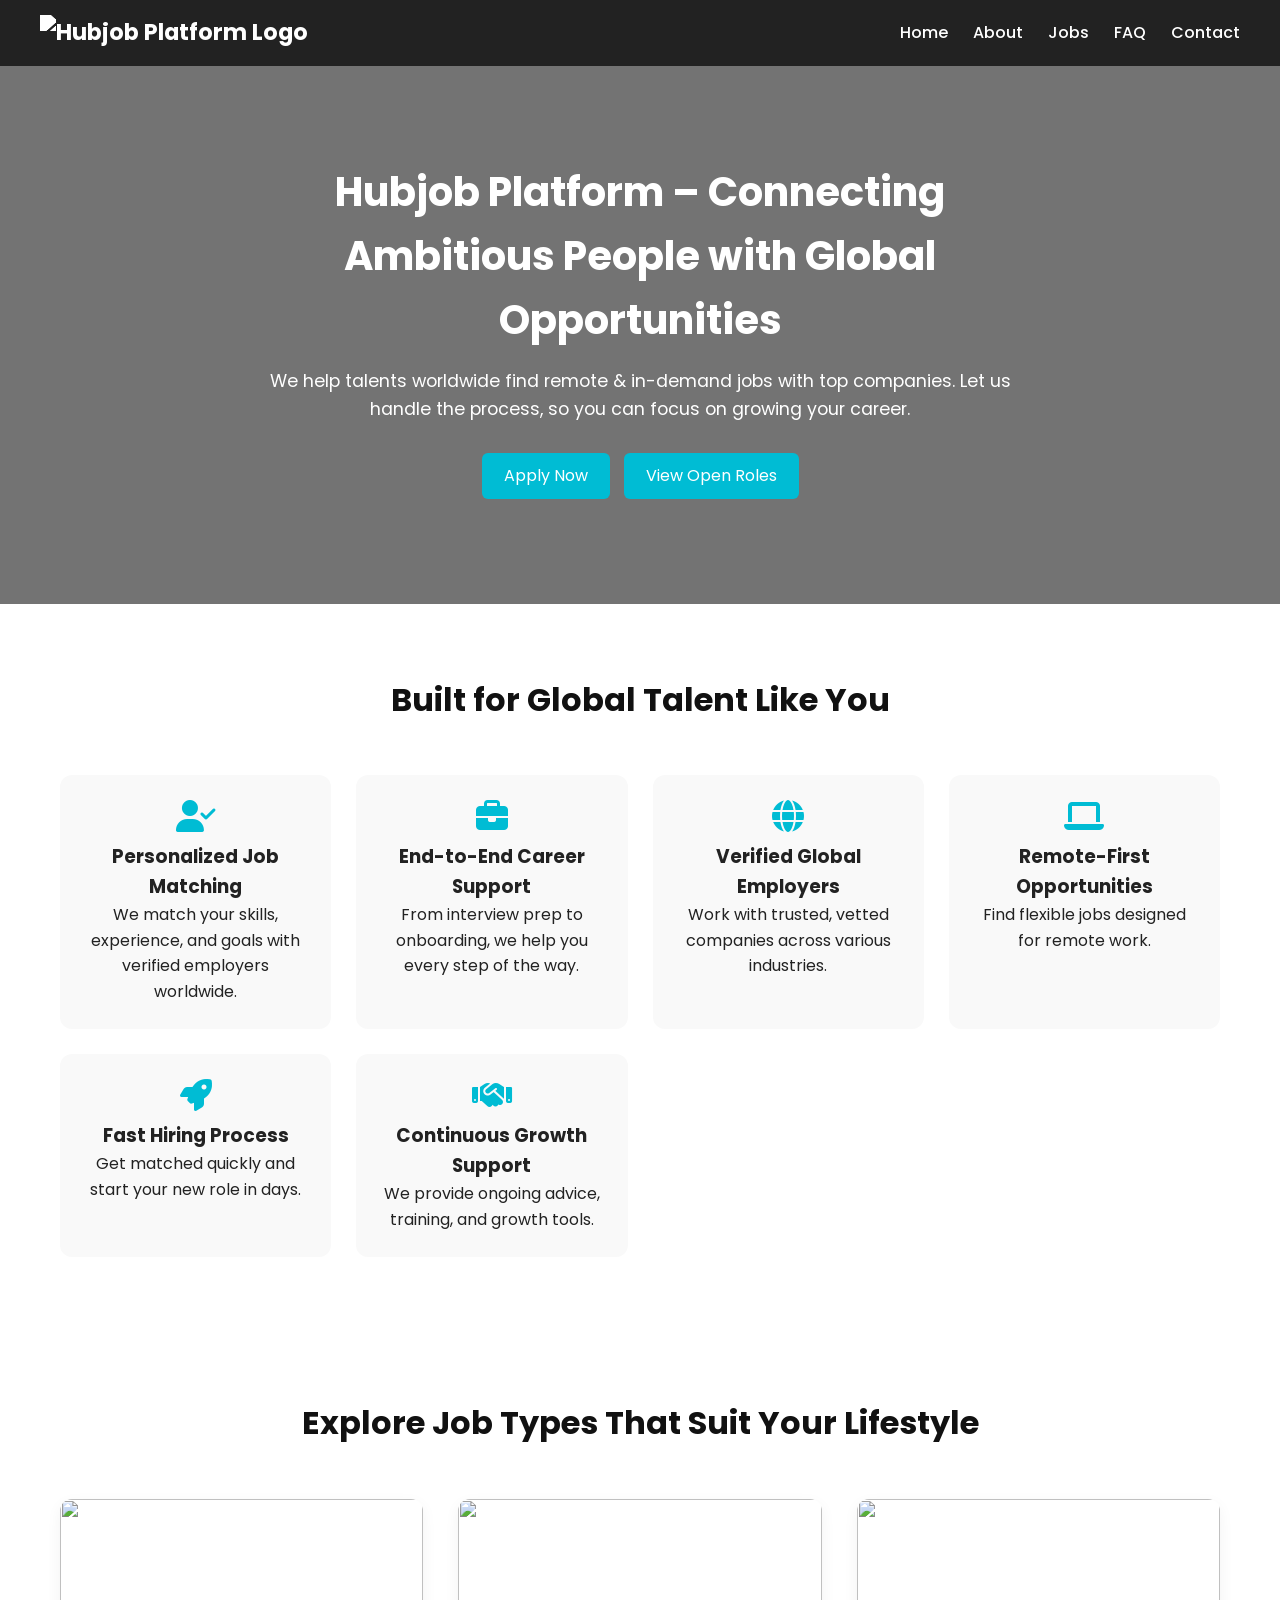
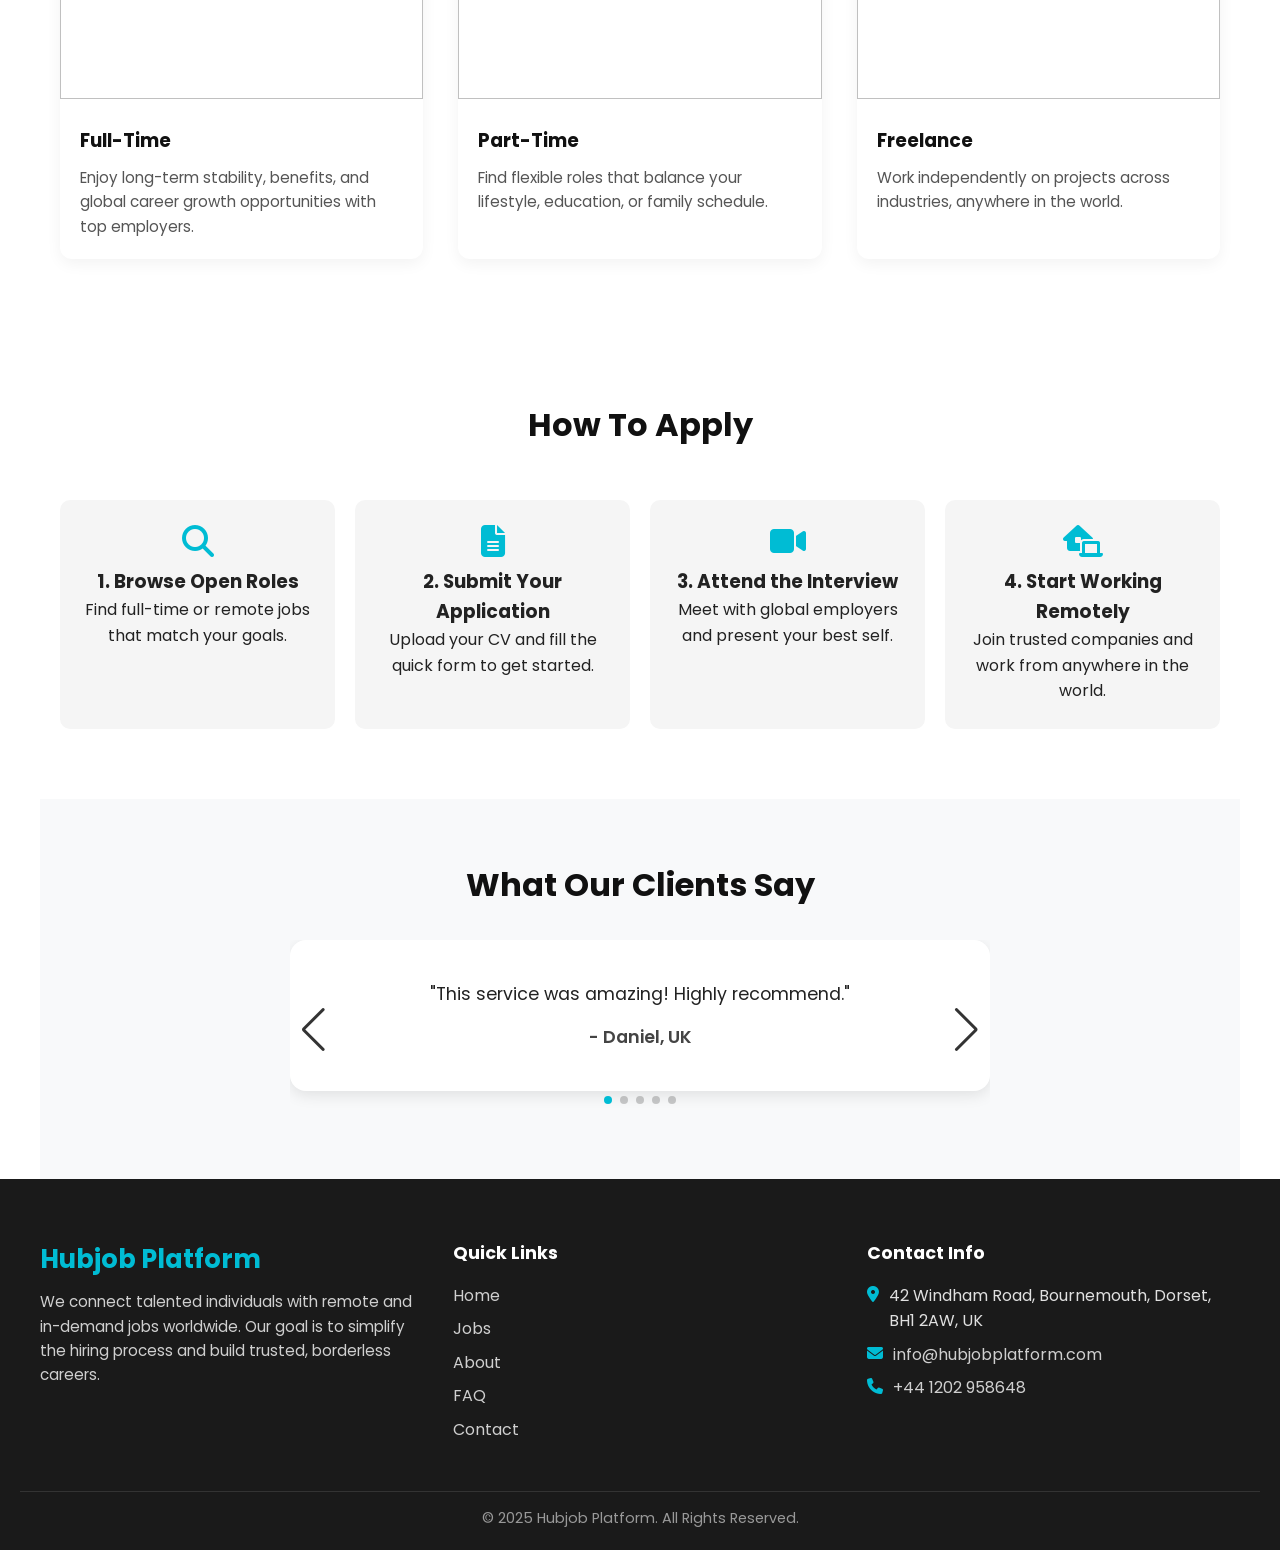
==== index.html @ c03b11eb "Initial commit" ====
<!DOCTYPE html>
<html lang="en">
<head>
  <meta charset="UTF-8" />
  <meta name="viewport" content="width=device-width, initial-scale=1.0" />
  <title>Hubjob Platform - Connecting Talent Worldwide</title>
  <link rel="stylesheet" href="https://cdnjs.cloudflare.com/ajax/libs/font-awesome/6.5.0/css/all.min.css">
  <link href="https://fonts.googleapis.com/css2?family=Poppins:wght@300;400;600;700&amp;display=swap" rel="stylesheet">
  <!-- Swiper CSS -->
  <link rel="stylesheet" href="https://cdn.jsdelivr.net/npm/swiper@11/swiper-bundle.min.css" />


<!-- Google tag (gtag.js) -->
<script async src="https://www.googletagmanager.com/gtag/js?id=AW-17786385681"></script>
<script>
  window.dataLayer = window.dataLayer || [];
  function gtag(){dataLayer.push(arguments);}
  gtag('js', new Date());

  gtag('config', 'AW-17786385681');
</script>


  <style>
    * {
      margin: 0;
      padding: 0;
      box-sizing: border-box;
      font-family: "Poppins", sans-serif;
    }
    body {
      color: #222;
      line-height: 1.6;
      background-color: #fff;
    }

    /* ===== NAVBAR ===== */
    nav {
      width: 100%;
      background: rgba(0, 0, 0, 0.7);
      position: fixed;
      top: 0;
      left: 0;
      z-index: 1000;
      display: flex;
      justify-content: space-between;
      align-items: center;
      padding: 15px 40px;
      backdrop-filter: blur(6px);
    }
    .nav-logo {
      color: #00bcd4;
      font-weight: 700;
      font-size: 1.4rem;
      text-decoration: none;
    }
    .nav-links {
      display: flex;
      gap: 25px;
    }
    .nav-links a {
      color: #fff;
      text-decoration: none;
      font-weight: 500;
      transition: color 0.3s ease;
    }
    .nav-links a:hover {
      color: #00bcd4;
    }

    /* Mobile Menu */
    .menu-toggle {
      display: none;
      font-size: 1.5rem;
      color: #fff;
      cursor: pointer;
    }
    @media (max-width: 768px) {
      .nav-links {
        display: none;
        position: absolute;
        top: 60px;
        right: 0;
        background: rgba(0, 0, 0, 0.9);
        flex-direction: column;
        width: 100%;
        text-align: center;
        padding: 15px 0;
      }
      .nav-links.active {
        display: flex;
      }
      .menu-toggle {
        display: block;
      }
    }

    /* ===== HERO SECTION ===== */
    header {
      background: url('https://images.unsplash.com/photo-1504384308090-c894fdcc538d?auto=format&amp;fit=crop&amp;w=1600&amp;q=80') center/cover no-repeat;
      position: relative;
      color: #fff;
      padding: 160px 20px 100px;
      text-align: center;
    }
    header::after {
      content: "";
      position: absolute;
      top: 0;
      left: 0;
      width: 100%;
      height: 100%;
      background: rgba(0, 0, 0, 0.55);
      z-index: 0;
    }
    header .content {
      position: relative;
      z-index: 1;
      max-width: 800px;
      margin: 0 auto;
    }
    header h1 {
      font-size: 2.5rem;
      font-weight: 700;
    }
    header p {
      font-size: 1.1rem;
      margin: 15px 0 25px;
    }
    .hero-buttons a {
      display: inline-block;
      padding: 10px 22px;
      margin: 5px;
      color: #fff;
      background-color: #00bcd4;
      text-decoration: none;
      border-radius: 6px;
      transition: background 0.3s ease;
    }
    .hero-buttons a:hover {
      background-color: #009cb4;
    }

    section {
      padding: 70px 20px;
      max-width: 1200px;
      margin: 0 auto;
    }
    section h2 {
      text-align: center;
      font-size: 2rem;
      margin-bottom: 50px;
      color: #111;
    }

    /* ===== WHY CHOOSE US ===== */
    .features {
      display: grid;
      grid-template-columns: repeat(auto-fit, minmax(250px, 1fr));
      gap: 25px;
    }
    .feature-card {
      background: #f9f9f9;
      border-radius: 12px;
      padding: 25px;
      text-align: center;
      transition: transform 0.3s ease, box-shadow 0.3s ease;
    }
    .feature-card:hover {
      transform: translateY(-5px);
      box-shadow: 0 5px 20px rgba(0, 0, 0, 0.08);
    }
    .feature-card i {
      font-size: 2rem;
      color: #00bcd4;
      margin-bottom: 10px;
    }

    /* ===== JOB TYPES ===== */
    .jobs {
      display: grid;
      grid-template-columns: repeat(auto-fit, minmax(300px, 1fr));
      gap: 35px;
    }
    .job-card {
      background: #fff;
      border-radius: 12px;
      overflow: hidden;
      box-shadow: 0 5px 15px rgba(0, 0, 0, 0.05);
      transition: transform 0.3s ease;
    }
    .job-card:hover {
      transform: translateY(-5px);
    }
    .job-card img {
      width: 100%;
      height: 200px;
      object-fit: cover;
    }
    .job-card-content {
      padding: 20px;
    }
    .job-card-content h3 {
      margin-bottom: 10px;
      color: #111;
    }
    .job-card-content p {
      font-size: 0.95rem;
      color: #555;
    }

    /* ===== HOW TO APPLY ===== */
    .steps {
      display: grid;
      grid-template-columns: repeat(auto-fit, minmax(220px, 1fr));
      gap: 20px;
    }
    .step {
      background: #f5f5f5;
      padding: 25px;
      border-radius: 10px;
      text-align: center;
    }
    .step i {
      font-size: 2rem;
      color: #00bcd4;
      margin-bottom: 10px;
    }

    /* ===== TESTIMONIALS ===== */
    .testimonials {
      text-align: center;
      padding: 60px 20px;
      background: #f8f9fa;
    }
    .testimonials h2 {
      font-size: 2rem;
      margin-bottom: 30px;
    }
    .swiper {
      width: 100%;
      max-width: 700px;
      margin: 0 auto;
    }
    .swiper-slide {
      background: white;
      border-radius: 16px;
      box-shadow: 0 4px 15px rgba(0, 0, 0, 0.1);
      padding: 40px 30px;
      font-size: 1.1rem;
      line-height: 1.6;
    }
    .swiper-slide h4 {
      margin-top: 15px;
      font-weight: 600;
      color: #444;
    }
    .swiper-button-next, .swiper-button-prev {
      color: #333;
    }
    .swiper-pagination-bullet-active {
      background: #00bcd4;
    }

    /* ===== FOOTER ===== */
    footer {
      background-color: #1a1a1a;
      color: #e0e0e0;
      padding: 60px 20px 20px;
    }
    .footer-container {
      display: flex;
      flex-wrap: wrap;
      justify-content: space-between;
      gap: 40px;
      max-width: 1200px;
      margin: 0 auto;
    }
    .footer-col {
      flex: 1 1 300px;
      min-width: 250px;
    }
    .footer-logo {
      color: #00bcd4;
      font-size: 1.6rem;
      font-weight: 700;
      margin-bottom: 10px;
    }
    .footer-about {
      line-height: 1.6;
      font-size: 0.95rem;
      color: #cfcfcf;
    }
    .footer-col h3 {
      color: #fff;
      font-size: 1.1rem;
      margin-bottom: 15px;
    }
    .footer-col ul {
      list-style: none;
      padding: 0;
      margin: 0;
    }
    .footer-col ul li {
      margin: 8px 0;
    }
    .footer-col ul li a {
      color: #cfcfcf;
      text-decoration: none;
      transition: color 0.3s ease;
    }
    .footer-col ul li a:hover {
      color: #00bcd4;
    }
    .contact-list li {
      display: flex;
      align-items: flex-start;
      gap: 10px;
    }
    .contact-list i {
      color: #00bcd4;
      font-size: 1rem;
      margin-top: 3px;
    }
    .footer-bottom {
      text-align: center;
      border-top: 1px solid #333;
      margin-top: 40px;
      padding-top: 15px;
      font-size: 0.9rem;
      color: #999;
    }
    @media (max-width: 768px) {
      .footer-container {
        flex-direction: column;
        text-align: center;
      }
      .contact-list li {
        justify-content: center;
      }
    }
  </style>
</head>
<body>

  <!-- ===== NAVBAR ===== -->
  <nav>
    <a href="index.html" class="nav-logo">
      <img src="static/images/logo22.png"
           alt="Hubjob Platform Logo"
           style="height:50px; width:auto; filter: brightness(0) invert(1);">
    </a>
    <div class="menu-toggle" id="menu-toggle"><i class="fa-solid fa-bars"></i></div>
    <div class="nav-links" id="nav-links">
      <a href="index.html">Home</a>
      <a href="about.html">About</a>
      <a href="jobs.html">Jobs</a>
      <a href="faq.html">FAQ</a>
      <a href="apply.html">Contact</a>
    </div>
  </nav>

  <!-- ===== HERO SECTION ===== -->
  <header>
    <div class="content">
      <h1>Hubjob Platform – Connecting Ambitious People with Global Opportunities</h1>
      <p>We help talents worldwide find remote & in-demand jobs with top companies. Let us handle the process, so you can focus on growing your career.</p>
      <div class="hero-buttons">
        <a href="apply.html">Apply Now</a>
        <a href="jobs.html">View Open Roles</a>
      </div>
    </div>
  </header>

  <!-- ===== WHY CHOOSE US ===== -->
  <section>
    <h2>Built for Global Talent Like You</h2>
    <div class="features">
      <div class="feature-card"><i class="fa-solid fa-user-check"></i><h3>Personalized Job Matching</h3><p>We match your skills, experience, and goals with verified employers worldwide.</p></div>
      <div class="feature-card"><i class="fa-solid fa-briefcase"></i><h3>End-to-End Career Support</h3><p>From interview prep to onboarding, we help you every step of the way.</p></div>
      <div class="feature-card"><i class="fa-solid fa-globe"></i><h3>Verified Global Employers</h3><p>Work with trusted, vetted companies across various industries.</p></div>
      <div class="feature-card"><i class="fa-solid fa-laptop"></i><h3>Remote-First Opportunities</h3><p>Find flexible jobs designed for remote work.</p></div>
      <div class="feature-card"><i class="fa-solid fa-rocket"></i><h3>Fast Hiring Process</h3><p>Get matched quickly and start your new role in days.</p></div>
      <div class="feature-card"><i class="fa-solid fa-handshake"></i><h3>Continuous Growth Support</h3><p>We provide ongoing advice, training, and growth tools.</p></div>
    </div>
  </section>

  <!-- ===== JOB TYPES ===== -->
  <section>
    <h2>Explore Job Types That Suit Your Lifestyle</h2>
    <div class="jobs">
      <div class="job-card">
        <img src="https://images.unsplash.com/photo-1521790361543-f645cf042ec4?auto=format&amp;fit=crop&amp;w=800&amp;q=80" alt="">
        <div class="job-card-content">
          <h3>Full-Time</h3>
          <p>Enjoy long-term stability, benefits, and global career growth opportunities with top employers.</p>
        </div>
      </div>
      <div class="job-card">
        <img src="https://images.unsplash.com/photo-1498050108023-c5249f4df085?auto=format&amp;fit=crop&amp;w=800&amp;q=80" alt="">
        <div class="job-card-content">
          <h3>Part-Time</h3>
          <p>Find flexible roles that balance your lifestyle, education, or family schedule.</p>
        </div>
      </div>
      <div class="job-card">
        <img src="https://images.unsplash.com/photo-1556742044-3c52d6e88c62?auto=format&amp;fit=crop&amp;w=800&amp;q=80" alt="">
        <div class="job-card-content">
          <h3>Freelance</h3>
          <p>Work independently on projects across industries, anywhere in the world.</p>
        </div>
      </div>
    </div>
  </section>

  <!-- ===== HOW TO APPLY ===== -->
  <section>
    <h2>How To Apply</h2>
    <div class="steps">
      <div class="step"><i class="fa-solid fa-search"></i><h3>1. Browse Open Roles</h3><p>Find full-time or remote jobs that match your goals.</p></div>
      <div class="step"><i class="fa-solid fa-file-lines"></i><h3>2. Submit Your Application</h3><p>Upload your CV and fill the quick form to get started.</p></div>
      <div class="step"><i class="fa-solid fa-video"></i><h3>3. Attend the Interview</h3><p>Meet with global employers and present your best self.</p></div>
      <div class="step"><i class="fa-solid fa-laptop-house"></i><h3>4. Start Working Remotely</h3><p>Join trusted companies and work from anywhere in the world.</p></div>
    </div>
  </section>

  <!-- ✅ TESTIMONIALS SECTION -->
  <section class="testimonials">
    <h2>What Our Clients Say</h2>
    <div class="swiper mySwiper">
      <div class="swiper-wrapper">
        <div class="swiper-slide"><p>"This service was amazing! Highly recommend."</p><h4>- Daniel, UK</h4></div>
        <div class="swiper-slide"><p>"Thanks to Hubjob Platform, I found part-time work in London easily."</p><h4>- Sarah, UK</h4></div>
        <div class="swiper-slide"><p>"The team guided me through every step of the visa process. Fantastic support!"</p><h4>- Ahmed, Dubai</h4></div>
        <div class="swiper-slide"><p>"Loved working with this team. Professional and super fast placement!"</p><h4>- Michael Lee</h4></div>
        <div class="swiper-slide"><p>"Hubjob Platform helped me land my first healthcare job in the UK."</p><h4>- Sofia, Spain</h4></div>
      </div>
      <div class="swiper-button-next"></div>
      <div class="swiper-button-prev"></div>
      <div class="swiper-pagination"></div>
    </div>
  </section>

  <!-- ===== FOOTER ===== -->
  <footer>
    <div class="footer-container">
      <div class="footer-col">
        <h2 class="footer-logo">Hubjob Platform</h2>
        <p class="footer-about">
          We connect talented individuals with remote and in-demand jobs worldwide. Our goal is to simplify the hiring process and build trusted, borderless careers.
        </p>
      </div>
      <div class="footer-col">
        <h3>Quick Links</h3>
        <ul>
          <li><a href="index.html">Home</a></li>
          <li><a href="jobs.html">Jobs</a></li>
          <li><a href="about.html">About</a></li>
          <li><a href="faq.html">FAQ</a></li>
          <li><a href="contact.html">Contact</a></li>
        </ul>
      </div>
      <div class="footer-col">
        <h3>Contact Info</h3>
        <ul class="contact-list">
          <li><i class="fa-solid fa-location-dot"></i><span>42 Windham Road, Bournemouth, Dorset, BH1 2AW, UK</span></li>
          <li><i class="fa-solid fa-envelope"></i><a href="mailto:info@hubjobplatform.com">info@hubjobplatform.com</a></li>
          <li><i class="fa-solid fa-phone"></i><a href="tel:+441202958648">+44 1202 958648</a></li>
        </ul>
      </div>
    </div>
    <div class="footer-bottom">
      <p>© 2025 Hubjob Platform. All Rights Reserved.</p>
    </div>
  </footer>

  <!-- JS -->
  <script src="https://cdn.jsdelivr.net/npm/swiper@11/swiper-bundle.min.js"></script>
  <script>
    const toggle = document.getElementById('menu-toggle');
    const navLinks = document.getElementById('nav-links');
    toggle.addEventListener('click', () => navLinks.classList.toggle('active'));

    var swiper = new Swiper(".mySwiper", {
      loop: true,
      effect: "fade",
      fadeEffect: { crossFade: true },
      autoplay: { delay: 4000, disableOnInteraction: false },
      pagination: { el: ".swiper-pagination", clickable: true },
      navigation: { nextEl: ".swiper-button-next", prevEl: ".swiper-button-prev" },
      speed: 1000
    });
  </script>

  <!-- ===== JS for mobile menu ===== -->
  <script>
    const toggle = document.getElementById('menu-toggle');
    const navLinks = document.getElementById('nav-links');
    toggle.addEventListener('click', () => {
      navLinks.classList.toggle('active');
    });
  </script>

<!-- Floating Apply Button -->
<a href="apply.html" id="floatingApplyBtn" class="floating-apply-btn">
  📄 Submit Your Details with CV
</a>

<style>
/* Floating Button */
.floating-apply-btn {
  position: fixed;
  bottom: 25px;
  right: 25px;
  background: #007bff;
  color: #fff;
  padding: 14px 22px;
  border-radius: 50px;
  font-weight: 600;
  font-size: 15px;
  text-decoration: none;
  box-shadow: 0 4px 12px rgba(0,0,0,0.2);
  opacity: 0;
  transform: translateY(20px);
  pointer-events: none;
  transition: opacity 0.8s ease, transform 0.8s ease;
  z-index: 999;
}

/* When visible */
.floating-apply-btn.show {
  opacity: 1;
  transform: translateY(0);
  pointer-events: all;
}

/* Hide near footer */
.floating-apply-btn.hide {
  opacity: 0;
  transform: translateY(20px);
  pointer-events: none;
}

/* Hover style */
.floating-apply-btn:hover {
  background: #005fcc;
  transform: translateY(-3px);
}
</style>

<script>
window.addEventListener("load", function() {
  const btn = document.getElementById("floatingApplyBtn");
  const footer = document.querySelector("footer");

  // Show button with fade-in after 5 seconds
  setTimeout(() => {
    btn.classList.add("show");
  }, 5000);

  // Hide smoothly near footer
  window.addEventListener("scroll", () => {
    if (!footer) return;
    const footerRect = footer.getBoundingClientRect();
    const windowHeight = window.innerHeight;
    if (footerRect.top < windowHeight - 50) {
      btn.classList.add("hide");
    } else {
      btn.classList.remove("hide");
    }
  });
});
</script>

</body>
</html>
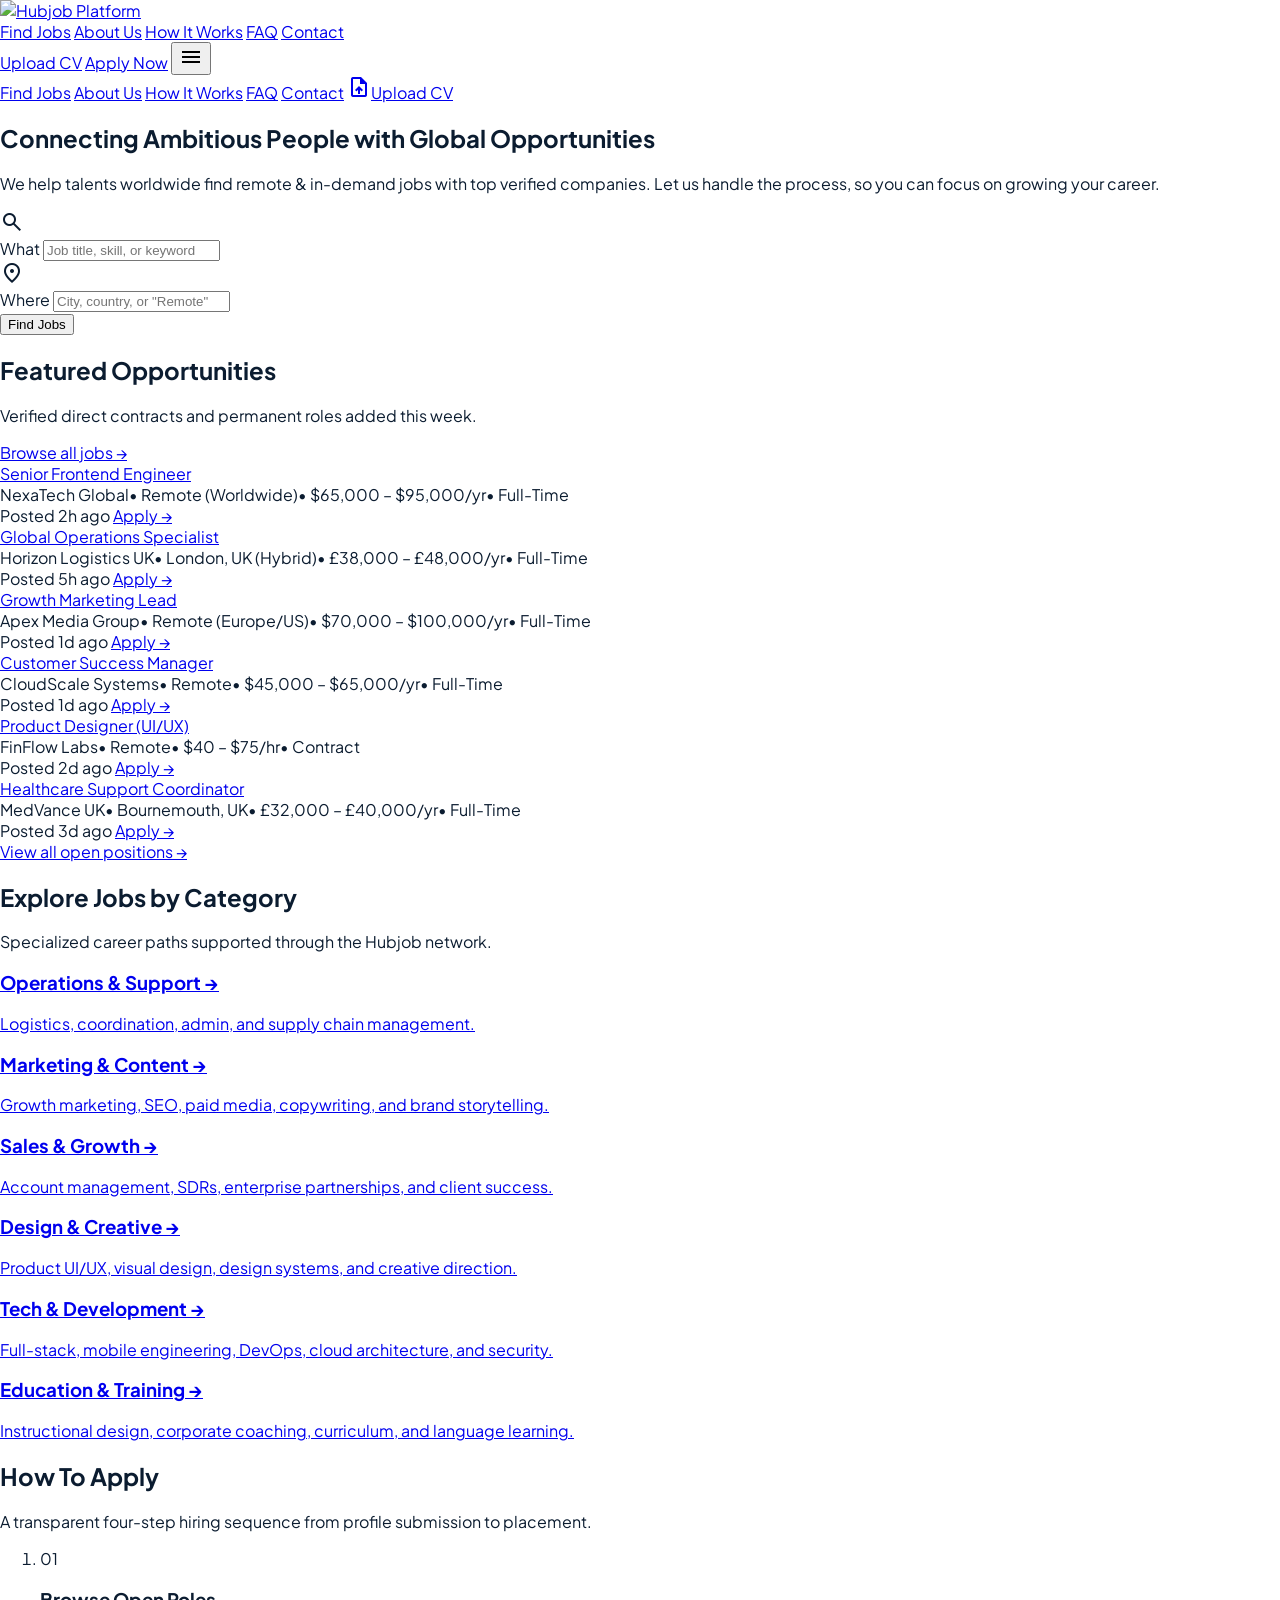
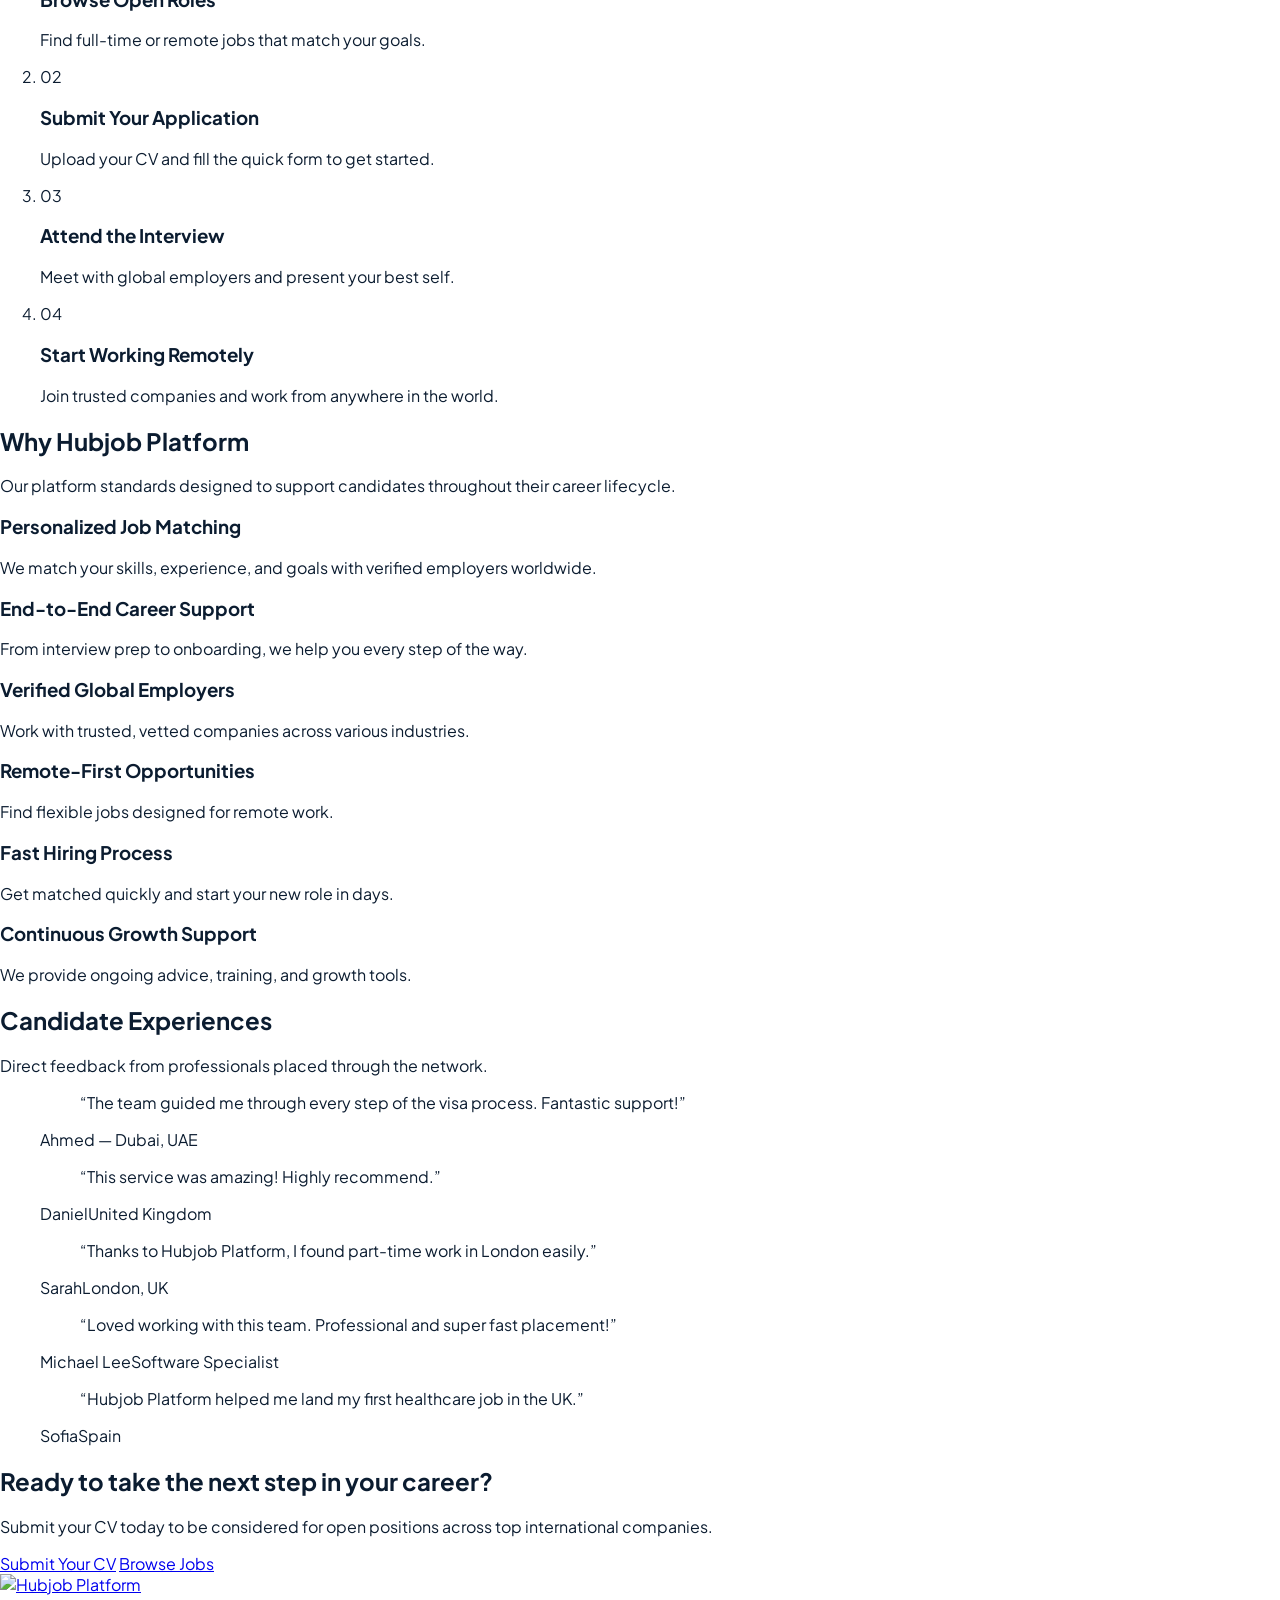
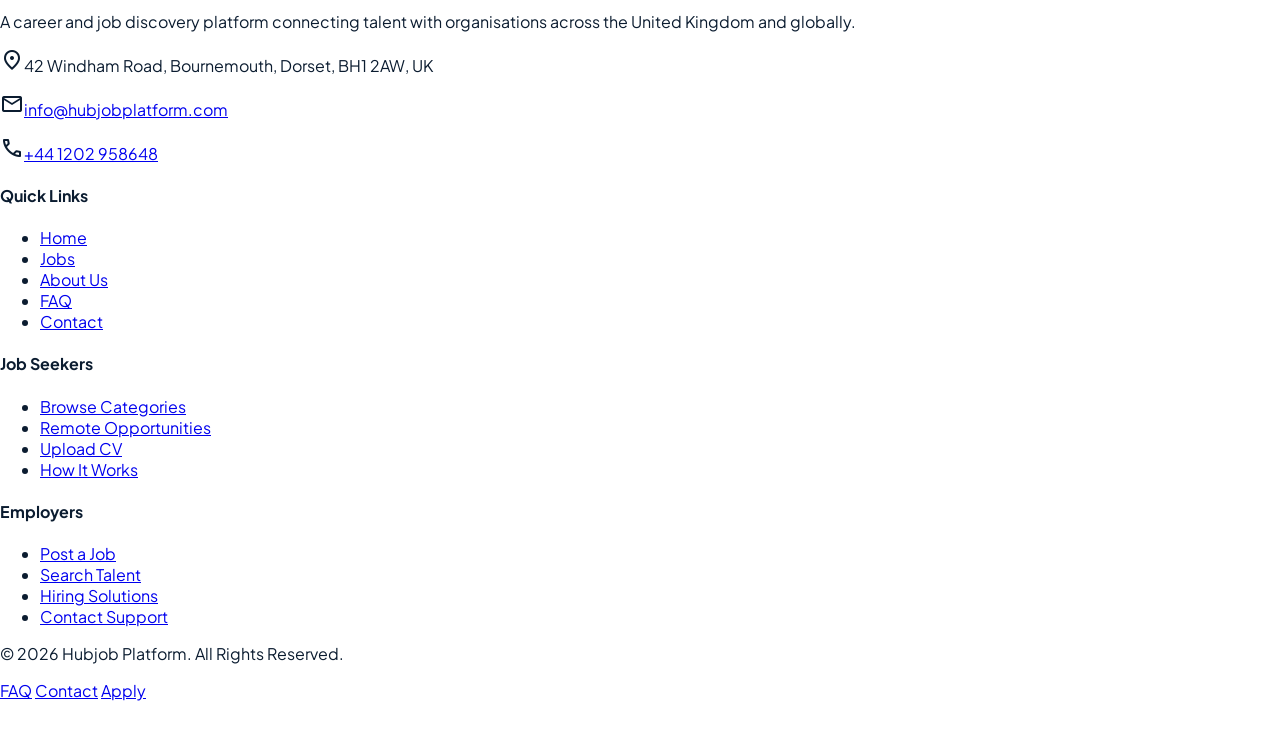
==== commit b11be694: "dc" ====
--- a/index.html
+++ b/index.html
@@ -1,14 +1,10 @@
 <!DOCTYPE html>
 <html lang="en">
 <head>
-  <meta charset="UTF-8" />
-  <meta name="viewport" content="width=device-width, initial-scale=1.0" />
-  <title>Hubjob Platform - Connecting Talent Worldwide</title>
-  <link rel="stylesheet" href="https://cdnjs.cloudflare.com/ajax/libs/font-awesome/6.5.0/css/all.min.css">
-  <link href="https://fonts.googleapis.com/css2?family=Poppins:wght@300;400;600;700&amp;display=swap" rel="stylesheet">
-  <!-- Swiper CSS -->
-  <link rel="stylesheet" href="https://cdn.jsdelivr.net/npm/swiper@11/swiper-bundle.min.css" />
-
+<meta charset="utf-8"/>
+<meta content="width=device-width, initial-scale=1.0" name="viewport"/>
+<title>Hubjob Platform — Connecting Ambitious People with Global Opportunities</title>
+<meta content="Hubjob Platform helps talent worldwide find remote and in-demand jobs with verified international employers across the UK and beyond." name="description"/>
 
 <!-- Google tag (gtag.js) -->
 <script async src="https://www.googletagmanager.com/gtag/js?id=AW-17786385681"></script>
@@ -16,561 +12,413 @@
   window.dataLayer = window.dataLayer || [];
   function gtag(){dataLayer.push(arguments);}
   gtag('js', new Date());
-
   gtag('config', 'AW-17786385681');
 </script>
 
-
-  <style>
-    * {
-      margin: 0;
-      padding: 0;
-      box-sizing: border-box;
-      font-family: "Poppins", sans-serif;
-    }
-    body {
-      color: #222;
-      line-height: 1.6;
-      background-color: #fff;
-    }
-
-    /* ===== NAVBAR ===== */
-    nav {
-      width: 100%;
-      background: rgba(0, 0, 0, 0.7);
-      position: fixed;
-      top: 0;
-      left: 0;
-      z-index: 1000;
-      display: flex;
-      justify-content: space-between;
-      align-items: center;
-      padding: 15px 40px;
-      backdrop-filter: blur(6px);
-    }
-    .nav-logo {
-      color: #00bcd4;
-      font-weight: 700;
-      font-size: 1.4rem;
-      text-decoration: none;
-    }
-    .nav-links {
-      display: flex;
-      gap: 25px;
-    }
-    .nav-links a {
-      color: #fff;
-      text-decoration: none;
-      font-weight: 500;
-      transition: color 0.3s ease;
-    }
-    .nav-links a:hover {
-      color: #00bcd4;
-    }
-
-    /* Mobile Menu */
-    .menu-toggle {
-      display: none;
-      font-size: 1.5rem;
-      color: #fff;
-      cursor: pointer;
-    }
-    @media (max-width: 768px) {
-      .nav-links {
-        display: none;
-        position: absolute;
-        top: 60px;
-        right: 0;
-        background: rgba(0, 0, 0, 0.9);
-        flex-direction: column;
-        width: 100%;
-        text-align: center;
-        padding: 15px 0;
-      }
-      .nav-links.active {
-        display: flex;
-      }
-      .menu-toggle {
-        display: block;
-      }
-    }
-
-    /* ===== HERO SECTION ===== */
-    header {
-      background: url('https://images.unsplash.com/photo-1504384308090-c894fdcc538d?auto=format&amp;fit=crop&amp;w=1600&amp;q=80') center/cover no-repeat;
-      position: relative;
-      color: #fff;
-      padding: 160px 20px 100px;
-      text-align: center;
-    }
-    header::after {
-      content: "";
-      position: absolute;
-      top: 0;
-      left: 0;
-      width: 100%;
-      height: 100%;
-      background: rgba(0, 0, 0, 0.55);
-      z-index: 0;
-    }
-    header .content {
-      position: relative;
-      z-index: 1;
-      max-width: 800px;
-      margin: 0 auto;
-    }
-    header h1 {
-      font-size: 2.5rem;
-      font-weight: 700;
-    }
-    header p {
-      font-size: 1.1rem;
-      margin: 15px 0 25px;
-    }
-    .hero-buttons a {
-      display: inline-block;
-      padding: 10px 22px;
-      margin: 5px;
-      color: #fff;
-      background-color: #00bcd4;
-      text-decoration: none;
-      border-radius: 6px;
-      transition: background 0.3s ease;
-    }
-    .hero-buttons a:hover {
-      background-color: #009cb4;
-    }
-
-    section {
-      padding: 70px 20px;
-      max-width: 1200px;
-      margin: 0 auto;
-    }
-    section h2 {
-      text-align: center;
-      font-size: 2rem;
-      margin-bottom: 50px;
-      color: #111;
-    }
-
-    /* ===== WHY CHOOSE US ===== */
-    .features {
-      display: grid;
-      grid-template-columns: repeat(auto-fit, minmax(250px, 1fr));
-      gap: 25px;
-    }
-    .feature-card {
-      background: #f9f9f9;
-      border-radius: 12px;
-      padding: 25px;
-      text-align: center;
-      transition: transform 0.3s ease, box-shadow 0.3s ease;
-    }
-    .feature-card:hover {
-      transform: translateY(-5px);
-      box-shadow: 0 5px 20px rgba(0, 0, 0, 0.08);
-    }
-    .feature-card i {
-      font-size: 2rem;
-      color: #00bcd4;
-      margin-bottom: 10px;
-    }
-
-    /* ===== JOB TYPES ===== */
-    .jobs {
-      display: grid;
-      grid-template-columns: repeat(auto-fit, minmax(300px, 1fr));
-      gap: 35px;
-    }
-    .job-card {
-      background: #fff;
-      border-radius: 12px;
-      overflow: hidden;
-      box-shadow: 0 5px 15px rgba(0, 0, 0, 0.05);
-      transition: transform 0.3s ease;
-    }
-    .job-card:hover {
-      transform: translateY(-5px);
-    }
-    .job-card img {
-      width: 100%;
-      height: 200px;
-      object-fit: cover;
-    }
-    .job-card-content {
-      padding: 20px;
-    }
-    .job-card-content h3 {
-      margin-bottom: 10px;
-      color: #111;
-    }
-    .job-card-content p {
-      font-size: 0.95rem;
-      color: #555;
-    }
-
-    /* ===== HOW TO APPLY ===== */
-    .steps {
-      display: grid;
-      grid-template-columns: repeat(auto-fit, minmax(220px, 1fr));
-      gap: 20px;
-    }
-    .step {
-      background: #f5f5f5;
-      padding: 25px;
-      border-radius: 10px;
-      text-align: center;
-    }
-    .step i {
-      font-size: 2rem;
-      color: #00bcd4;
-      margin-bottom: 10px;
-    }
-
-    /* ===== TESTIMONIALS ===== */
-    .testimonials {
-      text-align: center;
-      padding: 60px 20px;
-      background: #f8f9fa;
-    }
-    .testimonials h2 {
-      font-size: 2rem;
-      margin-bottom: 30px;
-    }
-    .swiper {
-      width: 100%;
-      max-width: 700px;
-      margin: 0 auto;
-    }
-    .swiper-slide {
-      background: white;
-      border-radius: 16px;
-      box-shadow: 0 4px 15px rgba(0, 0, 0, 0.1);
-      padding: 40px 30px;
-      font-size: 1.1rem;
-      line-height: 1.6;
-    }
-    .swiper-slide h4 {
-      margin-top: 15px;
-      font-weight: 600;
-      color: #444;
-    }
-    .swiper-button-next, .swiper-button-prev {
-      color: #333;
-    }
-    .swiper-pagination-bullet-active {
-      background: #00bcd4;
-    }
-
-    /* ===== FOOTER ===== */
-    footer {
-      background-color: #1a1a1a;
-      color: #e0e0e0;
-      padding: 60px 20px 20px;
-    }
-    .footer-container {
-      display: flex;
-      flex-wrap: wrap;
-      justify-content: space-between;
-      gap: 40px;
-      max-width: 1200px;
-      margin: 0 auto;
-    }
-    .footer-col {
-      flex: 1 1 300px;
-      min-width: 250px;
-    }
-    .footer-logo {
-      color: #00bcd4;
-      font-size: 1.6rem;
-      font-weight: 700;
-      margin-bottom: 10px;
-    }
-    .footer-about {
-      line-height: 1.6;
-      font-size: 0.95rem;
-      color: #cfcfcf;
-    }
-    .footer-col h3 {
-      color: #fff;
-      font-size: 1.1rem;
-      margin-bottom: 15px;
-    }
-    .footer-col ul {
-      list-style: none;
-      padding: 0;
-      margin: 0;
-    }
-    .footer-col ul li {
-      margin: 8px 0;
-    }
-    .footer-col ul li a {
-      color: #cfcfcf;
-      text-decoration: none;
-      transition: color 0.3s ease;
-    }
-    .footer-col ul li a:hover {
-      color: #00bcd4;
-    }
-    .contact-list li {
-      display: flex;
-      align-items: flex-start;
-      gap: 10px;
-    }
-    .contact-list i {
-      color: #00bcd4;
-      font-size: 1rem;
-      margin-top: 3px;
-    }
-    .footer-bottom {
-      text-align: center;
-      border-top: 1px solid #333;
-      margin-top: 40px;
-      padding-top: 15px;
-      font-size: 0.9rem;
-      color: #999;
-    }
-    @media (max-width: 768px) {
-      .footer-container {
-        flex-direction: column;
-        text-align: center;
-      }
-      .contact-list li {
-        justify-content: center;
-      }
-    }
-  </style>
+<link href="https://fonts.googleapis.com" rel="preconnect"/>
+<link crossorigin="" href="https://fonts.gstatic.com" rel="preconnect"/>
+<link href="https://fonts.googleapis.com/css2?family=Plus+Jakarta+Sans:wght@400;500;600;700;800&amp;display=swap" rel="stylesheet"/>
+<link href="https://fonts.googleapis.com/css2?family=Material+Symbols+Outlined:opsz,wght,FILL,GRAD@20..48,100..700,0..1,-50..200&amp;display=block" rel="stylesheet"/>
+<link href="assets/css/site.css" rel="stylesheet"/>
+<script src="https://cdn.tailwindcss.com?plugins=forms"></script>
+<script src="assets/js/tailwind-config.js"></script>
 </head>
-<body>
-
-  <!-- ===== NAVBAR ===== -->
-  <nav>
-    <a href="index.html" class="nav-logo">
-      <img src="static/images/logo22.png"
-           alt="Hubjob Platform Logo"
-           style="height:50px; width:auto; filter: brightness(0) invert(1);">
-    </a>
-    <div class="menu-toggle" id="menu-toggle"><i class="fa-solid fa-bars"></i></div>
-    <div class="nav-links" id="nav-links">
-      <a href="index.html">Home</a>
-      <a href="about.html">About</a>
-      <a href="jobs.html">Jobs</a>
-      <a href="faq.html">FAQ</a>
-      <a href="apply.html">Contact</a>
-    </div>
-  </nav>
-
-  <!-- ===== HERO SECTION ===== -->
-  <header>
-    <div class="content">
-      <h1>Hubjob Platform – Connecting Ambitious People with Global Opportunities</h1>
-      <p>We help talents worldwide find remote & in-demand jobs with top companies. Let us handle the process, so you can focus on growing your career.</p>
-      <div class="hero-buttons">
-        <a href="apply.html">Apply Now</a>
-        <a href="jobs.html">View Open Roles</a>
-      </div>
-    </div>
-  </header>
-
-  <!-- ===== WHY CHOOSE US ===== -->
-  <section>
-    <h2>Built for Global Talent Like You</h2>
-    <div class="features">
-      <div class="feature-card"><i class="fa-solid fa-user-check"></i><h3>Personalized Job Matching</h3><p>We match your skills, experience, and goals with verified employers worldwide.</p></div>
-      <div class="feature-card"><i class="fa-solid fa-briefcase"></i><h3>End-to-End Career Support</h3><p>From interview prep to onboarding, we help you every step of the way.</p></div>
-      <div class="feature-card"><i class="fa-solid fa-globe"></i><h3>Verified Global Employers</h3><p>Work with trusted, vetted companies across various industries.</p></div>
-      <div class="feature-card"><i class="fa-solid fa-laptop"></i><h3>Remote-First Opportunities</h3><p>Find flexible jobs designed for remote work.</p></div>
-      <div class="feature-card"><i class="fa-solid fa-rocket"></i><h3>Fast Hiring Process</h3><p>Get matched quickly and start your new role in days.</p></div>
-      <div class="feature-card"><i class="fa-solid fa-handshake"></i><h3>Continuous Growth Support</h3><p>We provide ongoing advice, training, and growth tools.</p></div>
-    </div>
-  </section>
-
-  <!-- ===== JOB TYPES ===== -->
-  <section>
-    <h2>Explore Job Types That Suit Your Lifestyle</h2>
-    <div class="jobs">
-      <div class="job-card">
-        <img src="https://images.unsplash.com/photo-1521790361543-f645cf042ec4?auto=format&amp;fit=crop&amp;w=800&amp;q=80" alt="">
-        <div class="job-card-content">
-          <h3>Full-Time</h3>
-          <p>Enjoy long-term stability, benefits, and global career growth opportunities with top employers.</p>
-        </div>
-      </div>
-      <div class="job-card">
-        <img src="https://images.unsplash.com/photo-1498050108023-c5249f4df085?auto=format&amp;fit=crop&amp;w=800&amp;q=80" alt="">
-        <div class="job-card-content">
-          <h3>Part-Time</h3>
-          <p>Find flexible roles that balance your lifestyle, education, or family schedule.</p>
-        </div>
-      </div>
-      <div class="job-card">
-        <img src="https://images.unsplash.com/photo-1556742044-3c52d6e88c62?auto=format&amp;fit=crop&amp;w=800&amp;q=80" alt="">
-        <div class="job-card-content">
-          <h3>Freelance</h3>
-          <p>Work independently on projects across industries, anywhere in the world.</p>
-        </div>
-      </div>
-    </div>
-  </section>
-
-  <!-- ===== HOW TO APPLY ===== -->
-  <section>
-    <h2>How To Apply</h2>
-    <div class="steps">
-      <div class="step"><i class="fa-solid fa-search"></i><h3>1. Browse Open Roles</h3><p>Find full-time or remote jobs that match your goals.</p></div>
-      <div class="step"><i class="fa-solid fa-file-lines"></i><h3>2. Submit Your Application</h3><p>Upload your CV and fill the quick form to get started.</p></div>
-      <div class="step"><i class="fa-solid fa-video"></i><h3>3. Attend the Interview</h3><p>Meet with global employers and present your best self.</p></div>
-      <div class="step"><i class="fa-solid fa-laptop-house"></i><h3>4. Start Working Remotely</h3><p>Join trusted companies and work from anywhere in the world.</p></div>
-    </div>
-  </section>
-
-  <!-- ✅ TESTIMONIALS SECTION -->
-  <section class="testimonials">
-    <h2>What Our Clients Say</h2>
-    <div class="swiper mySwiper">
-      <div class="swiper-wrapper">
-        <div class="swiper-slide"><p>"This service was amazing! Highly recommend."</p><h4>- Daniel, UK</h4></div>
-        <div class="swiper-slide"><p>"Thanks to Hubjob Platform, I found part-time work in London easily."</p><h4>- Sarah, UK</h4></div>
-        <div class="swiper-slide"><p>"The team guided me through every step of the visa process. Fantastic support!"</p><h4>- Ahmed, Dubai</h4></div>
-        <div class="swiper-slide"><p>"Loved working with this team. Professional and super fast placement!"</p><h4>- Michael Lee</h4></div>
-        <div class="swiper-slide"><p>"Hubjob Platform helped me land my first healthcare job in the UK."</p><h4>- Sofia, Spain</h4></div>
-      </div>
-      <div class="swiper-button-next"></div>
-      <div class="swiper-button-prev"></div>
-      <div class="swiper-pagination"></div>
-    </div>
-  </section>
-
-  <!-- ===== FOOTER ===== -->
-  <footer>
-    <div class="footer-container">
-      <div class="footer-col">
-        <h2 class="footer-logo">Hubjob Platform</h2>
-        <p class="footer-about">
-          We connect talented individuals with remote and in-demand jobs worldwide. Our goal is to simplify the hiring process and build trusted, borderless careers.
-        </p>
-      </div>
-      <div class="footer-col">
-        <h3>Quick Links</h3>
-        <ul>
-          <li><a href="index.html">Home</a></li>
-          <li><a href="jobs.html">Jobs</a></li>
-          <li><a href="about.html">About</a></li>
-          <li><a href="faq.html">FAQ</a></li>
-          <li><a href="contact.html">Contact</a></li>
-        </ul>
-      </div>
-      <div class="footer-col">
-        <h3>Contact Info</h3>
-        <ul class="contact-list">
-          <li><i class="fa-solid fa-location-dot"></i><span>42 Windham Road, Bournemouth, Dorset, BH1 2AW, UK</span></li>
-          <li><i class="fa-solid fa-envelope"></i><a href="mailto:info@hubjobplatform.com">info@hubjobplatform.com</a></li>
-          <li><i class="fa-solid fa-phone"></i><a href="tel:+441202958648">+44 1202 958648</a></li>
-        </ul>
-      </div>
-    </div>
-    <div class="footer-bottom">
-      <p>© 2025 Hubjob Platform. All Rights Reserved.</p>
-    </div>
-  </footer>
-
-  <!-- JS -->
-  <script src="https://cdn.jsdelivr.net/npm/swiper@11/swiper-bundle.min.js"></script>
-  <script>
-    const toggle = document.getElementById('menu-toggle');
-    const navLinks = document.getElementById('nav-links');
-    toggle.addEventListener('click', () => navLinks.classList.toggle('active'));
-
-    var swiper = new Swiper(".mySwiper", {
-      loop: true,
-      effect: "fade",
-      fadeEffect: { crossFade: true },
-      autoplay: { delay: 4000, disableOnInteraction: false },
-      pagination: { el: ".swiper-pagination", clickable: true },
-      navigation: { nextEl: ".swiper-button-next", prevEl: ".swiper-button-prev" },
-      speed: 1000
-    });
-  </script>
-
-  <!-- ===== JS for mobile menu ===== -->
-  <script>
-    const toggle = document.getElementById('menu-toggle');
-    const navLinks = document.getElementById('nav-links');
-    toggle.addEventListener('click', () => {
-      navLinks.classList.toggle('active');
-    });
-  </script>
-
-<!-- Floating Apply Button -->
-<a href="apply.html" id="floatingApplyBtn" class="floating-apply-btn">
-  📄 Submit Your Details with CV
-</a>
-
-<style>
-/* Floating Button */
-.floating-apply-btn {
-  position: fixed;
-  bottom: 25px;
-  right: 25px;
-  background: #007bff;
-  color: #fff;
-  padding: 14px 22px;
-  border-radius: 50px;
-  font-weight: 600;
-  font-size: 15px;
-  text-decoration: none;
-  box-shadow: 0 4px 12px rgba(0,0,0,0.2);
-  opacity: 0;
-  transform: translateY(20px);
-  pointer-events: none;
-  transition: opacity 0.8s ease, transform 0.8s ease;
-  z-index: 999;
-}
-
-/* When visible */
-.floating-apply-btn.show {
-  opacity: 1;
-  transform: translateY(0);
-  pointer-events: all;
-}
-
-/* Hide near footer */
-.floating-apply-btn.hide {
-  opacity: 0;
-  transform: translateY(20px);
-  pointer-events: none;
-}
-
-/* Hover style */
-.floating-apply-btn:hover {
-  background: #005fcc;
-  transform: translateY(-3px);
-}
-</style>
-
-<script>
-window.addEventListener("load", function() {
-  const btn = document.getElementById("floatingApplyBtn");
-  const footer = document.querySelector("footer");
-
-  // Show button with fade-in after 5 seconds
-  setTimeout(() => {
-    btn.classList.add("show");
-  }, 5000);
-
-  // Hide smoothly near footer
-  window.addEventListener("scroll", () => {
-    if (!footer) return;
-    const footerRect = footer.getBoundingClientRect();
-    const windowHeight = window.innerHeight;
-    if (footerRect.top < windowHeight - 50) {
-      btn.classList.add("hide");
-    } else {
-      btn.classList.remove("hide");
-    }
-  });
-});
-</script>
-
+<body class="bg-white text-text-main font-sans antialiased selection:bg-slate-200">
+
+<!-- Header / Navigation -->
+<header class="sticky top-0 z-50 w-full bg-white/95 backdrop-blur-md border-b border-surface-border">
+<div class="max-w-6xl mx-auto px-4 sm:px-6 h-16 flex items-center justify-between gap-4">
+<a aria-label="Hubjob Platform home" class="flex items-center flex-shrink-0" href="index.html">
+<img alt="Hubjob Platform" class="h-9 w-auto object-contain" src="static/images/logo22.png"/>
+</a>
+<nav aria-label="Main" class="hidden md:flex items-center gap-6 lg:gap-7 text-[14px]">
+<a class="text-text-muted hover:text-primary transition-colors" href="jobs.html">Find Jobs</a>
+<a class="text-text-muted hover:text-primary transition-colors" href="about.html">About Us</a>
+<a class="text-text-muted hover:text-primary transition-colors" href="index.html#how-it-works">How It Works</a>
+<a class="text-text-muted hover:text-primary transition-colors" href="faq.html">FAQ</a>
+<a class="text-text-muted hover:text-primary transition-colors" href="contact.html">Contact</a>
+</nav>
+<div class="flex items-center gap-2 sm:gap-3">
+<a class="hidden sm:inline-flex text-[14px] font-medium text-slate-700 hover:text-primary px-3 py-1.5 transition-colors" href="apply.html">Upload CV</a>
+<a class="inline-flex items-center justify-center text-[13px] font-semibold text-white bg-secondary hover:bg-secondary-hover px-4 py-2 rounded-md transition-colors shadow-sm" href="apply.html">Apply Now</a>
+<button aria-controls="mobile-menu" aria-expanded="false" aria-label="Open menu" class="md:hidden inline-flex items-center justify-center w-10 h-10 -mr-2 rounded-md text-primary hover:bg-slate-100 transition-colors" id="mobile-menu-toggle" type="button">
+<span class="material-symbols-outlined text-[26px]">menu</span>
+</button>
+</div>
+</div>
+<div class="md:hidden hidden border-t border-surface-border bg-white" id="mobile-menu">
+<nav aria-label="Mobile" class="max-w-6xl mx-auto px-4 sm:px-6 py-2 flex flex-col text-[15px]">
+<a class="py-3 border-b border-slate-100 text-slate-700 hover:text-primary" href="jobs.html">Find Jobs</a>
+<a class="py-3 border-b border-slate-100 text-slate-700 hover:text-primary" href="about.html">About Us</a>
+<a class="py-3 border-b border-slate-100 text-slate-700 hover:text-primary" href="index.html#how-it-works">How It Works</a>
+<a class="py-3 border-b border-slate-100 text-slate-700 hover:text-primary" href="faq.html">FAQ</a>
+<a class="py-3 text-slate-700 hover:text-primary" href="contact.html">Contact</a>
+<a class="sm:hidden my-3 inline-flex items-center justify-center gap-2 rounded-md border border-slate-300 px-4 py-2.5 text-sm font-semibold text-primary" href="apply.html"><span class="material-symbols-outlined text-[18px]">upload_file</span>Upload CV</a>
+</nav>
+</div>
+</header>
+
+<main class="w-full">
+
+<!-- 1. Hero: search-first -->
+<section class="w-full bg-[#0b1324] text-white pt-14 pb-16 sm:pt-16 sm:pb-20 md:pt-24 md:pb-28">
+<div class="max-w-4xl mx-auto px-4 sm:px-6 text-center">
+<h1 class="text-3xl sm:text-4xl md:text-5xl font-extrabold tracking-tight text-white leading-tight mb-4">
+Connecting Ambitious People with Global Opportunities
+</h1>
+<p class="text-base sm:text-lg text-slate-300 max-w-2xl mx-auto leading-relaxed mb-8 sm:mb-10 font-normal">
+We help talents worldwide find remote &amp; in-demand jobs with top verified companies. Let us handle the process, so you can focus on growing your career.
+</p>
+<form action="jobs.html" class="bg-white rounded-lg p-2 shadow-lg text-text-main flex flex-col md:flex-row items-stretch gap-1 md:gap-2 border border-slate-200" method="get" role="search">
+<div class="flex-1 flex items-center px-3 py-2 gap-2.5">
+<span class="material-symbols-outlined text-slate-400 text-xl">search</span>
+<div class="flex flex-col text-left w-full min-w-0">
+<label class="text-[11px] font-bold text-slate-500 uppercase tracking-wider" for="search-what">What</label>
+<input class="w-full p-0 border-0 bg-transparent text-sm text-slate-900 placeholder:text-slate-400 focus:ring-0 leading-normal" id="search-what" name="q" placeholder="Job title, skill, or keyword" type="text"/>
+</div>
+</div>
+<div class="md:hidden h-px mx-3 bg-slate-200"></div>
+<div class="hidden md:block w-px self-stretch bg-slate-200 my-1"></div>
+<div class="flex-1 flex items-center px-3 py-2 gap-2.5">
+<span class="material-symbols-outlined text-slate-400 text-xl">location_on</span>
+<div class="flex flex-col text-left w-full min-w-0">
+<label class="text-[11px] font-bold text-slate-500 uppercase tracking-wider" for="search-where">Where</label>
+<input class="w-full p-0 border-0 bg-transparent text-sm text-slate-900 placeholder:text-slate-400 focus:ring-0 leading-normal" id="search-where" name="loc" placeholder='City, country, or "Remote"' type="text"/>
+</div>
+</div>
+<div class="flex items-center justify-end pt-1 md:pt-0">
+<button class="w-full md:w-auto inline-flex items-center justify-center gap-2 px-6 py-3 bg-secondary hover:bg-secondary-hover text-white text-sm font-semibold rounded-md transition-colors" type="submit">
+<span>Find Jobs</span>
+</button>
+</div>
+</form>
+</div>
+</section>
+
+<!-- 2. Featured opportunities -->
+<section class="w-full py-14 md:py-20 bg-white border-b border-surface-border">
+<div class="max-w-4xl mx-auto px-4 sm:px-6">
+<div class="flex flex-col sm:flex-row sm:items-baseline justify-between mb-8 pb-4 border-b border-slate-100">
+<div>
+<h2 class="text-2xl font-bold tracking-tight text-primary">Featured Opportunities</h2>
+<p class="text-sm text-text-muted mt-1">Verified direct contracts and permanent roles added this week.</p>
+</div>
+<a class="text-sm font-medium text-secondary hover:text-secondary-hover mt-2 sm:mt-0 inline-flex items-center gap-1" href="jobs.html">Browse all jobs →</a>
+</div>
+<div class="divide-y divide-slate-200 border-t border-b border-slate-200">
+
+<div class="py-5 sm:py-6 flex flex-col sm:flex-row sm:items-center justify-between gap-3 sm:gap-4 hover:bg-slate-50/70 -mx-4 px-4 transition-colors">
+<div class="min-w-0 flex-1">
+<a class="text-base sm:text-lg font-bold text-slate-900 hover:text-secondary transition-colors" href="apply.html?role=Senior%20Frontend%20Engineer">Senior Frontend Engineer</a>
+<div class="mt-1 flex flex-wrap items-center gap-x-3 sm:gap-x-4 gap-y-1 text-sm text-text-muted">
+<span class="font-medium text-slate-700">NexaTech Global</span><span aria-hidden="true">•</span>
+<span>Remote (Worldwide)</span><span aria-hidden="true">•</span>
+<span>$65,000 – $95,000/yr</span><span aria-hidden="true">•</span>
+<span>Full-Time</span>
+</div>
+</div>
+<div class="flex sm:flex-col items-center sm:items-end justify-between sm:justify-center gap-1 shrink-0">
+<span class="text-xs text-text-subtle">Posted 2h ago</span>
+<a class="text-sm font-semibold text-secondary hover:underline" href="apply.html?role=Senior%20Frontend%20Engineer">Apply →</a>
+</div>
+</div>
+
+<div class="py-5 sm:py-6 flex flex-col sm:flex-row sm:items-center justify-between gap-3 sm:gap-4 hover:bg-slate-50/70 -mx-4 px-4 transition-colors">
+<div class="min-w-0 flex-1">
+<a class="text-base sm:text-lg font-bold text-slate-900 hover:text-secondary transition-colors" href="apply.html?role=Global%20Operations%20Specialist">Global Operations Specialist</a>
+<div class="mt-1 flex flex-wrap items-center gap-x-3 sm:gap-x-4 gap-y-1 text-sm text-text-muted">
+<span class="font-medium text-slate-700">Horizon Logistics UK</span><span aria-hidden="true">•</span>
+<span>London, UK (Hybrid)</span><span aria-hidden="true">•</span>
+<span>£38,000 – £48,000/yr</span><span aria-hidden="true">•</span>
+<span>Full-Time</span>
+</div>
+</div>
+<div class="flex sm:flex-col items-center sm:items-end justify-between sm:justify-center gap-1 shrink-0">
+<span class="text-xs text-text-subtle">Posted 5h ago</span>
+<a class="text-sm font-semibold text-secondary hover:underline" href="apply.html?role=Global%20Operations%20Specialist">Apply →</a>
+</div>
+</div>
+
+<div class="py-5 sm:py-6 flex flex-col sm:flex-row sm:items-center justify-between gap-3 sm:gap-4 hover:bg-slate-50/70 -mx-4 px-4 transition-colors">
+<div class="min-w-0 flex-1">
+<a class="text-base sm:text-lg font-bold text-slate-900 hover:text-secondary transition-colors" href="apply.html?role=Growth%20Marketing%20Lead">Growth Marketing Lead</a>
+<div class="mt-1 flex flex-wrap items-center gap-x-3 sm:gap-x-4 gap-y-1 text-sm text-text-muted">
+<span class="font-medium text-slate-700">Apex Media Group</span><span aria-hidden="true">•</span>
+<span>Remote (Europe/US)</span><span aria-hidden="true">•</span>
+<span>$70,000 – $100,000/yr</span><span aria-hidden="true">•</span>
+<span>Full-Time</span>
+</div>
+</div>
+<div class="flex sm:flex-col items-center sm:items-end justify-between sm:justify-center gap-1 shrink-0">
+<span class="text-xs text-text-subtle">Posted 1d ago</span>
+<a class="text-sm font-semibold text-secondary hover:underline" href="apply.html?role=Growth%20Marketing%20Lead">Apply →</a>
+</div>
+</div>
+
+<div class="py-5 sm:py-6 flex flex-col sm:flex-row sm:items-center justify-between gap-3 sm:gap-4 hover:bg-slate-50/70 -mx-4 px-4 transition-colors">
+<div class="min-w-0 flex-1">
+<a class="text-base sm:text-lg font-bold text-slate-900 hover:text-secondary transition-colors" href="apply.html?role=Customer%20Success%20Manager">Customer Success Manager</a>
+<div class="mt-1 flex flex-wrap items-center gap-x-3 sm:gap-x-4 gap-y-1 text-sm text-text-muted">
+<span class="font-medium text-slate-700">CloudScale Systems</span><span aria-hidden="true">•</span>
+<span>Remote</span><span aria-hidden="true">•</span>
+<span>$45,000 – $65,000/yr</span><span aria-hidden="true">•</span>
+<span>Full-Time</span>
+</div>
+</div>
+<div class="flex sm:flex-col items-center sm:items-end justify-between sm:justify-center gap-1 shrink-0">
+<span class="text-xs text-text-subtle">Posted 1d ago</span>
+<a class="text-sm font-semibold text-secondary hover:underline" href="apply.html?role=Customer%20Success%20Manager">Apply →</a>
+</div>
+</div>
+
+<div class="py-5 sm:py-6 flex flex-col sm:flex-row sm:items-center justify-between gap-3 sm:gap-4 hover:bg-slate-50/70 -mx-4 px-4 transition-colors">
+<div class="min-w-0 flex-1">
+<a class="text-base sm:text-lg font-bold text-slate-900 hover:text-secondary transition-colors" href="apply.html?role=Product%20Designer%20(UI%2FUX)">Product Designer (UI/UX)</a>
+<div class="mt-1 flex flex-wrap items-center gap-x-3 sm:gap-x-4 gap-y-1 text-sm text-text-muted">
+<span class="font-medium text-slate-700">FinFlow Labs</span><span aria-hidden="true">•</span>
+<span>Remote</span><span aria-hidden="true">•</span>
+<span>$40 – $75/hr</span><span aria-hidden="true">•</span>
+<span>Contract</span>
+</div>
+</div>
+<div class="flex sm:flex-col items-center sm:items-end justify-between sm:justify-center gap-1 shrink-0">
+<span class="text-xs text-text-subtle">Posted 2d ago</span>
+<a class="text-sm font-semibold text-secondary hover:underline" href="apply.html?role=Product%20Designer%20(UI%2FUX)">Apply →</a>
+</div>
+</div>
+
+<div class="py-5 sm:py-6 flex flex-col sm:flex-row sm:items-center justify-between gap-3 sm:gap-4 hover:bg-slate-50/70 -mx-4 px-4 transition-colors">
+<div class="min-w-0 flex-1">
+<a class="text-base sm:text-lg font-bold text-slate-900 hover:text-secondary transition-colors" href="apply.html?role=Healthcare%20Support%20Coordinator">Healthcare Support Coordinator</a>
+<div class="mt-1 flex flex-wrap items-center gap-x-3 sm:gap-x-4 gap-y-1 text-sm text-text-muted">
+<span class="font-medium text-slate-700">MedVance UK</span><span aria-hidden="true">•</span>
+<span>Bournemouth, UK</span><span aria-hidden="true">•</span>
+<span>£32,000 – £40,000/yr</span><span aria-hidden="true">•</span>
+<span>Full-Time</span>
+</div>
+</div>
+<div class="flex sm:flex-col items-center sm:items-end justify-between sm:justify-center gap-1 shrink-0">
+<span class="text-xs text-text-subtle">Posted 3d ago</span>
+<a class="text-sm font-semibold text-secondary hover:underline" href="apply.html?role=Healthcare%20Support%20Coordinator">Apply →</a>
+</div>
+</div>
+
+</div>
+<div class="mt-8 text-center sm:text-left">
+<a class="inline-flex items-center text-sm font-semibold text-slate-800 hover:text-secondary transition-colors" href="jobs.html">View all open positions <span class="ml-1.5">→</span></a>
+</div>
+</div>
+</section>
+
+<!-- 3. Explore jobs by category -->
+<section class="w-full py-14 md:py-20 bg-surface-muted border-b border-surface-border" id="categories">
+<div class="max-w-4xl mx-auto px-4 sm:px-6">
+<div class="mb-8 md:mb-10">
+<h2 class="text-2xl font-bold tracking-tight text-primary">Explore Jobs by Category</h2>
+<p class="text-sm text-text-muted mt-1">Specialized career paths supported through the Hubjob network.</p>
+</div>
+<div class="grid grid-cols-1 sm:grid-cols-2 lg:grid-cols-3 gap-x-10 gap-y-7 md:gap-y-8">
+<a class="group block" href="jobs.html?category=operations">
+<h3 class="text-base font-bold text-slate-900 group-hover:text-secondary transition-colors flex items-center justify-between">Operations &amp; Support <span class="text-slate-400 group-hover:text-secondary group-hover:translate-x-0.5 transition-all text-xs">→</span></h3>
+<p class="text-sm text-text-muted mt-1.5 leading-relaxed">Logistics, coordination, admin, and supply chain management.</p>
+</a>
+<a class="group block" href="jobs.html?category=marketing">
+<h3 class="text-base font-bold text-slate-900 group-hover:text-secondary transition-colors flex items-center justify-between">Marketing &amp; Content <span class="text-slate-400 group-hover:text-secondary group-hover:translate-x-0.5 transition-all text-xs">→</span></h3>
+<p class="text-sm text-text-muted mt-1.5 leading-relaxed">Growth marketing, SEO, paid media, copywriting, and brand storytelling.</p>
+</a>
+<a class="group block" href="jobs.html?category=sales">
+<h3 class="text-base font-bold text-slate-900 group-hover:text-secondary transition-colors flex items-center justify-between">Sales &amp; Growth <span class="text-slate-400 group-hover:text-secondary group-hover:translate-x-0.5 transition-all text-xs">→</span></h3>
+<p class="text-sm text-text-muted mt-1.5 leading-relaxed">Account management, SDRs, enterprise partnerships, and client success.</p>
+</a>
+<a class="group block" href="jobs.html?category=design">
+<h3 class="text-base font-bold text-slate-900 group-hover:text-secondary transition-colors flex items-center justify-between">Design &amp; Creative <span class="text-slate-400 group-hover:text-secondary group-hover:translate-x-0.5 transition-all text-xs">→</span></h3>
+<p class="text-sm text-text-muted mt-1.5 leading-relaxed">Product UI/UX, visual design, design systems, and creative direction.</p>
+</a>
+<a class="group block" href="jobs.html?category=tech">
+<h3 class="text-base font-bold text-slate-900 group-hover:text-secondary transition-colors flex items-center justify-between">Tech &amp; Development <span class="text-slate-400 group-hover:text-secondary group-hover:translate-x-0.5 transition-all text-xs">→</span></h3>
+<p class="text-sm text-text-muted mt-1.5 leading-relaxed">Full-stack, mobile engineering, DevOps, cloud architecture, and security.</p>
+</a>
+<a class="group block" href="jobs.html?category=education">
+<h3 class="text-base font-bold text-slate-900 group-hover:text-secondary transition-colors flex items-center justify-between">Education &amp; Training <span class="text-slate-400 group-hover:text-secondary group-hover:translate-x-0.5 transition-all text-xs">→</span></h3>
+<p class="text-sm text-text-muted mt-1.5 leading-relaxed">Instructional design, corporate coaching, curriculum, and language learning.</p>
+</a>
+</div>
+</div>
+</section>
+
+<!-- 4. How to apply -->
+<section class="w-full py-14 md:py-20 bg-white border-b border-surface-border" id="how-it-works">
+<div class="max-w-4xl mx-auto px-4 sm:px-6">
+<div class="mb-10 md:mb-12">
+<h2 class="text-2xl font-bold tracking-tight text-primary">How To Apply</h2>
+<p class="text-sm text-text-muted mt-1">A transparent four-step hiring sequence from profile submission to placement.</p>
+</div>
+<ol class="grid grid-cols-1 sm:grid-cols-2 lg:grid-cols-4 gap-8">
+<li class="border-t-2 border-primary pt-4">
+<span class="text-xs font-mono font-bold text-slate-500 uppercase tracking-widest">01</span>
+<h3 class="text-base font-bold text-slate-900 mt-2 mb-1.5">Browse Open Roles</h3>
+<p class="text-sm text-text-muted leading-relaxed">Find full-time or remote jobs that match your goals.</p>
+</li>
+<li class="border-t-2 border-slate-300 pt-4">
+<span class="text-xs font-mono font-bold text-slate-500 uppercase tracking-widest">02</span>
+<h3 class="text-base font-bold text-slate-900 mt-2 mb-1.5">Submit Your Application</h3>
+<p class="text-sm text-text-muted leading-relaxed">Upload your CV and fill the quick form to get started.</p>
+</li>
+<li class="border-t-2 border-slate-300 pt-4">
+<span class="text-xs font-mono font-bold text-slate-500 uppercase tracking-widest">03</span>
+<h3 class="text-base font-bold text-slate-900 mt-2 mb-1.5">Attend the Interview</h3>
+<p class="text-sm text-text-muted leading-relaxed">Meet with global employers and present your best self.</p>
+</li>
+<li class="border-t-2 border-slate-300 pt-4">
+<span class="text-xs font-mono font-bold text-slate-500 uppercase tracking-widest">04</span>
+<h3 class="text-base font-bold text-slate-900 mt-2 mb-1.5">Start Working Remotely</h3>
+<p class="text-sm text-text-muted leading-relaxed">Join trusted companies and work from anywhere in the world.</p>
+</li>
+</ol>
+</div>
+</section>
+
+<!-- 5. Why Hubjob Platform -->
+<section class="w-full py-14 md:py-20 bg-surface-muted border-b border-surface-border" id="why-hubjob">
+<div class="max-w-4xl mx-auto px-4 sm:px-6">
+<div class="mb-10 md:mb-12">
+<h2 class="text-2xl font-bold tracking-tight text-primary">Why Hubjob Platform</h2>
+<p class="text-sm text-text-muted mt-1">Our platform standards designed to support candidates throughout their career lifecycle.</p>
+</div>
+<div class="grid grid-cols-1 sm:grid-cols-2 lg:grid-cols-3 gap-x-10 gap-y-8 md:gap-y-10">
+<div>
+<h3 class="text-base font-bold text-slate-900 mb-2">Personalized Job Matching</h3>
+<p class="text-sm text-text-muted leading-relaxed">We match your skills, experience, and goals with verified employers worldwide.</p>
+</div>
+<div>
+<h3 class="text-base font-bold text-slate-900 mb-2">End-to-End Career Support</h3>
+<p class="text-sm text-text-muted leading-relaxed">From interview prep to onboarding, we help you every step of the way.</p>
+</div>
+<div>
+<h3 class="text-base font-bold text-slate-900 mb-2">Verified Global Employers</h3>
+<p class="text-sm text-text-muted leading-relaxed">Work with trusted, vetted companies across various industries.</p>
+</div>
+<div>
+<h3 class="text-base font-bold text-slate-900 mb-2">Remote-First Opportunities</h3>
+<p class="text-sm text-text-muted leading-relaxed">Find flexible jobs designed for remote work.</p>
+</div>
+<div>
+<h3 class="text-base font-bold text-slate-900 mb-2">Fast Hiring Process</h3>
+<p class="text-sm text-text-muted leading-relaxed">Get matched quickly and start your new role in days.</p>
+</div>
+<div>
+<h3 class="text-base font-bold text-slate-900 mb-2">Continuous Growth Support</h3>
+<p class="text-sm text-text-muted leading-relaxed">We provide ongoing advice, training, and growth tools.</p>
+</div>
+</div>
+</div>
+</section>
+
+<!-- 6. Testimonials -->
+<section class="w-full py-14 md:py-20 bg-white border-b border-surface-border" id="testimonials">
+<div class="max-w-4xl mx-auto px-4 sm:px-6">
+<div class="mb-8 md:mb-10">
+<h2 class="text-2xl font-bold tracking-tight text-primary">Candidate Experiences</h2>
+<p class="text-sm text-text-muted mt-1">Direct feedback from professionals placed through the network.</p>
+</div>
+<figure class="pb-10 mb-10 border-b border-slate-200">
+<blockquote class="text-xl sm:text-2xl font-medium text-slate-900 leading-snug">“The team guided me through every step of the visa process. Fantastic support!”</blockquote>
+<figcaption class="mt-4 text-sm"><span class="font-bold text-slate-900">Ahmed</span><span class="text-text-muted"> — Dubai, UAE</span></figcaption>
+</figure>
+<div class="grid grid-cols-1 sm:grid-cols-2 lg:grid-cols-4 gap-8">
+<figure>
+<blockquote class="text-sm text-slate-800 leading-relaxed italic">“This service was amazing! Highly recommend.”</blockquote>
+<figcaption class="mt-3 text-xs"><span class="font-bold text-slate-900">Daniel</span><span class="block text-text-muted">United Kingdom</span></figcaption>
+</figure>
+<figure>
+<blockquote class="text-sm text-slate-800 leading-relaxed italic">“Thanks to Hubjob Platform, I found part-time work in London easily.”</blockquote>
+<figcaption class="mt-3 text-xs"><span class="font-bold text-slate-900">Sarah</span><span class="block text-text-muted">London, UK</span></figcaption>
+</figure>
+<figure>
+<blockquote class="text-sm text-slate-800 leading-relaxed italic">“Loved working with this team. Professional and super fast placement!”</blockquote>
+<figcaption class="mt-3 text-xs"><span class="font-bold text-slate-900">Michael Lee</span><span class="block text-text-muted">Software Specialist</span></figcaption>
+</figure>
+<figure>
+<blockquote class="text-sm text-slate-800 leading-relaxed italic">“Hubjob Platform helped me land my first healthcare job in the UK.”</blockquote>
+<figcaption class="mt-3 text-xs"><span class="font-bold text-slate-900">Sofia</span><span class="block text-text-muted">Spain</span></figcaption>
+</figure>
+</div>
+</div>
+</section>
+
+<!-- 7. Closing CTA -->
+<section class="w-full py-14 md:py-20 bg-surface-muted" id="cv-upload">
+<div class="max-w-2xl mx-auto px-4 sm:px-6 text-center">
+<h2 class="text-2xl sm:text-3xl font-bold tracking-tight text-primary mb-3">Ready to take the next step in your career?</h2>
+<p class="text-sm sm:text-base text-text-muted mb-8 leading-relaxed">Submit your CV today to be considered for open positions across top international companies.</p>
+<div class="flex flex-col sm:flex-row items-center justify-center gap-3">
+<a class="w-full sm:w-auto inline-flex items-center justify-center px-6 py-3 sm:py-2.5 bg-secondary hover:bg-secondary-hover text-white text-sm font-semibold rounded-md transition-colors" href="apply.html">Submit Your CV</a>
+<a class="w-full sm:w-auto inline-flex items-center justify-center px-6 py-3 sm:py-2.5 bg-white border border-slate-300 hover:border-slate-400 text-slate-800 text-sm font-semibold rounded-md transition-colors" href="jobs.html">Browse Jobs</a>
+</div>
+</div>
+</section>
+
+</main>
+
+<!-- Footer -->
+<footer class="w-full bg-[#f8fafc] text-slate-700 border-t border-slate-200">
+<div class="max-w-6xl mx-auto px-4 sm:px-6 py-12 md:py-16">
+<div class="grid grid-cols-2 md:grid-cols-4 gap-8 mb-10 md:mb-12">
+<div class="col-span-2 md:col-span-1">
+<a class="inline-flex items-center mb-3" href="index.html"><img alt="Hubjob Platform" class="h-8 w-auto object-contain" src="static/images/logo22.png"/></a>
+<p class="text-xs text-text-muted leading-relaxed mb-4">A career and job discovery platform connecting talent with organisations across the United Kingdom and globally.</p>
+<div class="text-xs text-text-muted space-y-1.5">
+<p class="flex items-start gap-1.5"><span class="material-symbols-outlined text-[16px] text-primary">location_on</span><span>42 Windham Road, Bournemouth, Dorset, BH1 2AW, UK</span></p>
+<p class="flex items-center gap-1.5"><span class="material-symbols-outlined text-[16px] text-primary">mail</span><a class="hover:text-primary underline" href="mailto:info@hubjobplatform.com">info@hubjobplatform.com</a></p>
+<p class="flex items-center gap-1.5"><span class="material-symbols-outlined text-[16px] text-primary">call</span><a class="hover:text-primary" href="tel:+441202958648">+44 1202 958648</a></p>
+</div>
+</div>
+<div>
+<h4 class="font-bold text-slate-900 mb-3 text-xs uppercase tracking-wider">Quick Links</h4>
+<ul class="space-y-2 text-text-muted text-sm md:text-xs">
+<li><a class="hover:text-primary transition-colors" href="index.html">Home</a></li>
+<li><a class="hover:text-primary transition-colors" href="jobs.html">Jobs</a></li>
+<li><a class="hover:text-primary transition-colors" href="about.html">About Us</a></li>
+<li><a class="hover:text-primary transition-colors" href="faq.html">FAQ</a></li>
+<li><a class="hover:text-primary transition-colors" href="contact.html">Contact</a></li>
+</ul>
+</div>
+<div>
+<h4 class="font-bold text-slate-900 mb-3 text-xs uppercase tracking-wider">Job Seekers</h4>
+<ul class="space-y-2 text-text-muted text-sm md:text-xs">
+<li><a class="hover:text-primary transition-colors" href="index.html#categories">Browse Categories</a></li>
+<li><a class="hover:text-primary transition-colors" href="jobs.html?work=remote">Remote Opportunities</a></li>
+<li><a class="hover:text-primary transition-colors" href="apply.html">Upload CV</a></li>
+<li><a class="hover:text-primary transition-colors" href="index.html#how-it-works">How It Works</a></li>
+</ul>
+</div>
+<div>
+<h4 class="font-bold text-slate-900 mb-3 text-xs uppercase tracking-wider">Employers</h4>
+<ul class="space-y-2 text-text-muted text-sm md:text-xs">
+<li><a class="hover:text-primary transition-colors" href="mailto:info@hubjobplatform.com?subject=Post%20a%20Job">Post a Job</a></li>
+<li><a class="hover:text-primary transition-colors" href="mailto:info@hubjobplatform.com?subject=Talent%20Search">Search Talent</a></li>
+<li><a class="hover:text-primary transition-colors" href="about.html#global-reach">Hiring Solutions</a></li>
+<li><a class="hover:text-primary transition-colors" href="contact.html">Contact Support</a></li>
+</ul>
+</div>
+</div>
+<div class="pt-8 border-t border-slate-200 flex flex-col sm:flex-row items-center justify-between text-xs text-text-subtle gap-4 text-center">
+<p>© <span data-year>2025</span> Hubjob Platform. All Rights Reserved.</p>
+<div class="flex items-center gap-6">
+<a class="hover:text-slate-600 transition-colors" href="faq.html">FAQ</a>
+<a class="hover:text-slate-600 transition-colors" href="contact.html">Contact</a>
+<a class="hover:text-slate-600 transition-colors" href="apply.html">Apply</a>
+</div>
+</div>
+</div>
+</footer>
+
+<a class="floating-apply-btn fixed bottom-4 right-4 sm:bottom-6 sm:right-6 z-40 inline-flex items-center gap-2 rounded-full bg-secondary hover:bg-secondary-hover px-5 py-3 text-sm font-semibold text-white shadow-lg shadow-secondary/30" href="apply.html" id="floatingApplyBtn">
+<span class="material-symbols-outlined text-[18px]">upload_file</span>
+<span class="sm:hidden">Submit Your CV</span>
+<span class="hidden sm:inline">Submit Your Details with CV</span>
+</a>
+
+<script src="assets/js/site.js"></script>
 </body>
-</html>+</html>
--- a/assets/css/site.css
+++ b/assets/css/site.css
@@ -0,0 +1,177 @@
+html {
+  scroll-behavior: smooth;
+  -webkit-text-size-adjust: 100%;
+}
+
+body {
+  margin: 0;
+  font-family: "Plus Jakarta Sans", sans-serif;
+  color: #0b1c30;
+  background-color: #ffffff;
+}
+
+/* Keeps anchored sections clear of the sticky header. */
+[id] {
+  scroll-margin-top: 5rem;
+}
+
+.material-symbols-outlined {
+  font-variation-settings: "FILL" 0, "wght" 400, "GRAD" 0, "opsz" 24;
+  line-height: 1;
+  user-select: none;
+}
+
+.scrollbar-none {
+  scrollbar-width: none;
+}
+.scrollbar-none::-webkit-scrollbar {
+  display: none;
+}
+
+/* ===== Floating apply button ===== */
+.floating-apply-btn {
+  opacity: 0;
+  transform: translateY(20px);
+  pointer-events: none;
+  transition: opacity 0.6s ease, transform 0.6s ease, background-color 0.2s ease;
+}
+.floating-apply-btn.is-visible {
+  opacity: 1;
+  transform: translateY(0);
+  pointer-events: auto;
+}
+.floating-apply-btn.is-hidden {
+  opacity: 0;
+  transform: translateY(20px);
+  pointer-events: none;
+}
+
+/* ===== Application form: country pickers ===== */
+.nationality-wrapper {
+  position: relative;
+  width: 100%;
+}
+.nationality-input {
+  cursor: pointer;
+  padding-right: 2.5rem !important;
+  background-color: #ffffff;
+}
+.nationality-input.has-flag {
+  padding-left: 2.75rem !important;
+}
+.nationality-input.error {
+  border-color: #ba1a1a !important;
+}
+.nationality-flag-display {
+  position: absolute;
+  left: 0.875rem;
+  top: 50%;
+  transform: translateY(-50%);
+  width: 20px;
+  height: 15px;
+  pointer-events: none;
+  display: none;
+}
+.nationality-flag-display.show {
+  display: block;
+}
+.nationality-flag-display img,
+.nationality-flag {
+  width: 100%;
+  height: 100%;
+  object-fit: cover;
+  border: 1px solid #e2e8f0;
+  border-radius: 2px;
+}
+.nationality-flag {
+  width: 22px;
+  height: 16px;
+  flex-shrink: 0;
+}
+.nationality-chevron {
+  position: absolute;
+  right: 0.75rem;
+  top: 50%;
+  transform: translateY(-50%);
+  pointer-events: none;
+  color: #787680;
+  transition: transform 0.2s ease;
+}
+.nationality-wrapper.active .nationality-chevron {
+  transform: translateY(-50%) rotate(180deg);
+}
+.nationality-dropdown {
+  position: absolute;
+  top: 100%;
+  left: 0;
+  right: 0;
+  margin-top: 0.25rem;
+  max-height: 18rem;
+  overflow-y: auto;
+  background: #ffffff;
+  border: 1px solid #e2e8f0;
+  border-radius: 0.75rem;
+  box-shadow: 0 10px 30px rgba(7, 2, 53, 0.12);
+  z-index: 40;
+  display: none;
+}
+.nationality-dropdown.active {
+  display: block;
+}
+.nationality-search {
+  position: sticky;
+  top: 0;
+  padding: 0.5rem;
+  background: #ffffff;
+  border-bottom: 1px solid #eef2f7;
+  z-index: 1;
+}
+.nationality-option {
+  width: 100%;
+  display: flex;
+  align-items: center;
+  gap: 0.625rem;
+  padding: 0.625rem 0.875rem;
+  font-size: 0.875rem;
+  text-align: left;
+  color: #0b1c30;
+  background: transparent;
+  border: 0;
+  cursor: pointer;
+}
+.nationality-option:hover,
+.nationality-option:focus-visible {
+  background: #eff4ff;
+  outline: none;
+}
+
+/* ===== Application form: CV upload ===== */
+.upload-area.dragover {
+  background: #e5eeff;
+  border-color: #070235;
+}
+
+/* ===== Application form: status messages ===== */
+.form-alert {
+  margin-top: 1.25rem;
+  padding: 0.875rem 1rem;
+  border-radius: 0.5rem;
+  border-left: 4px solid;
+  font-size: 0.875rem;
+  line-height: 1.5;
+}
+.form-alert--info {
+  background: #eff4ff;
+  border-color: #070235;
+  color: #070235;
+}
+.form-alert--success {
+  background: #ecfdf5;
+  border-color: #059669;
+  color: #065f46;
+}
+.form-alert--error {
+  background: #ffdad6;
+  border-color: #ba1a1a;
+  color: #93000a;
+}
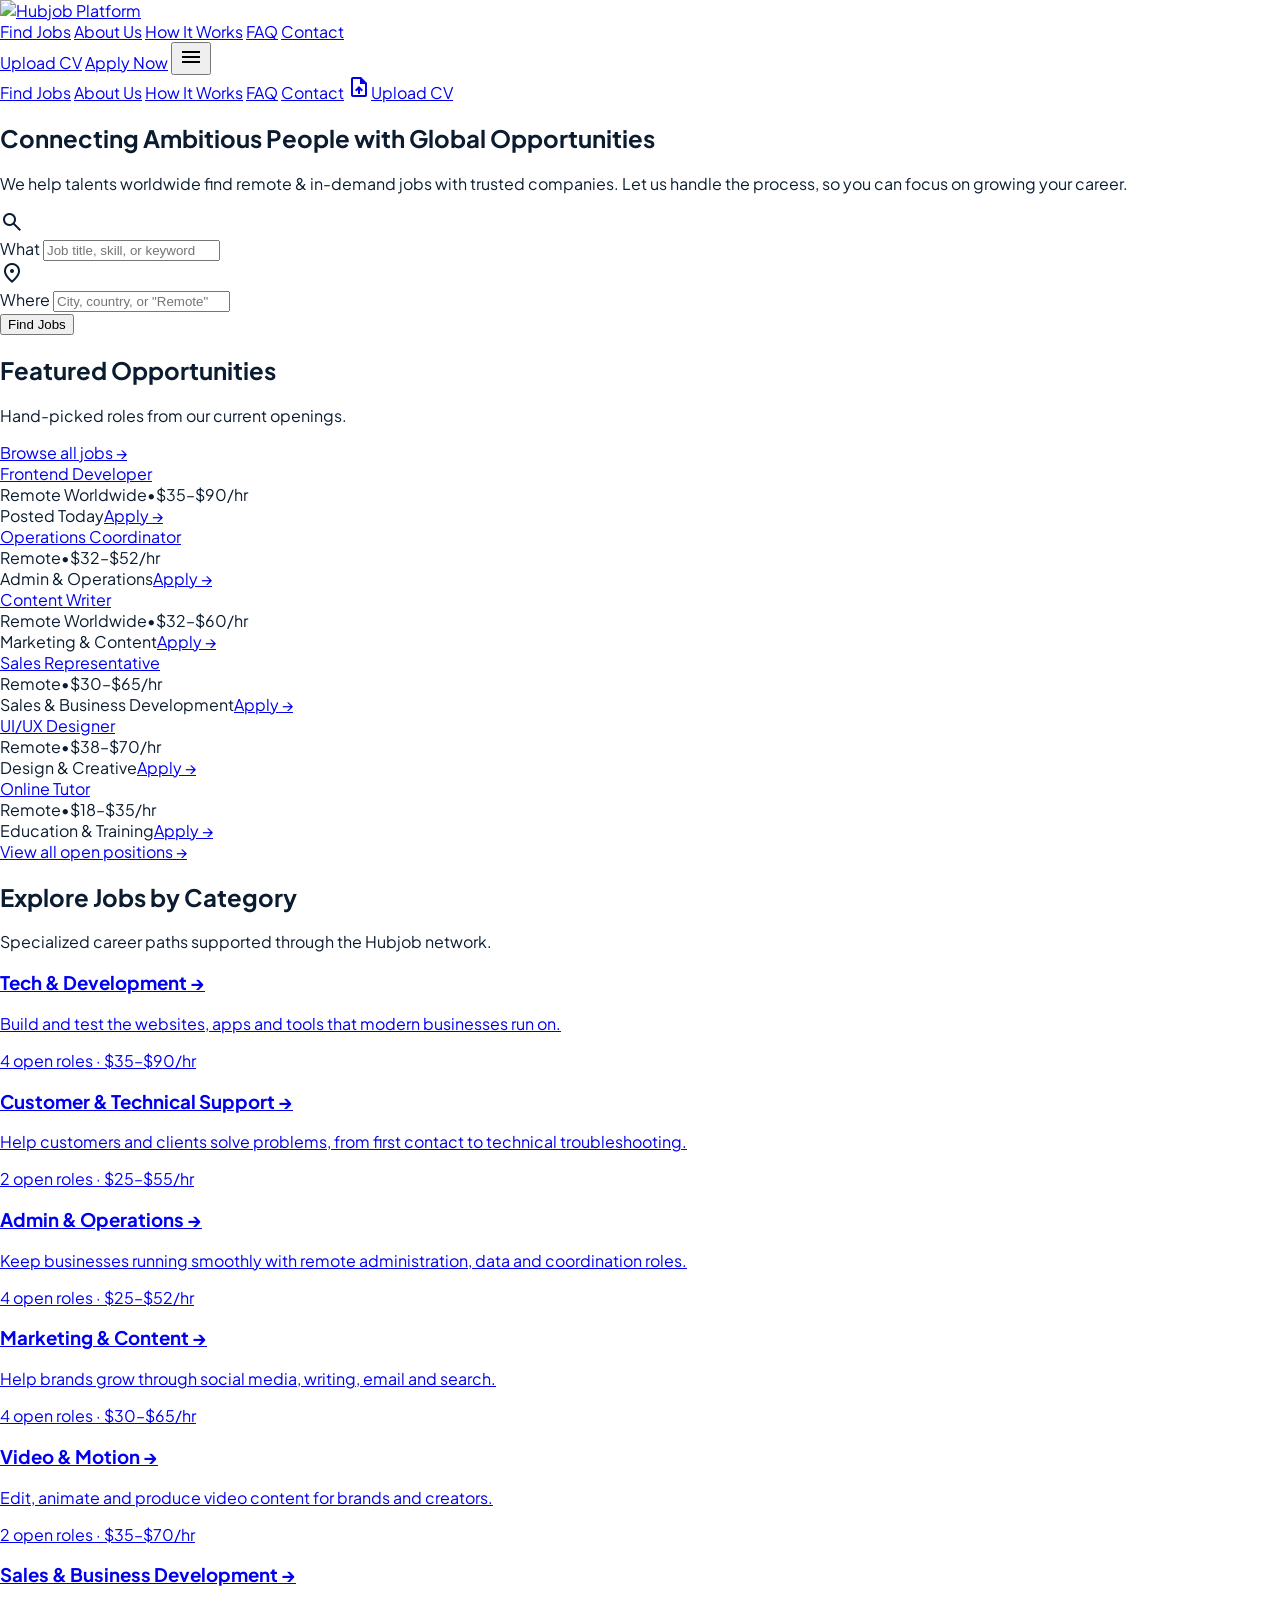
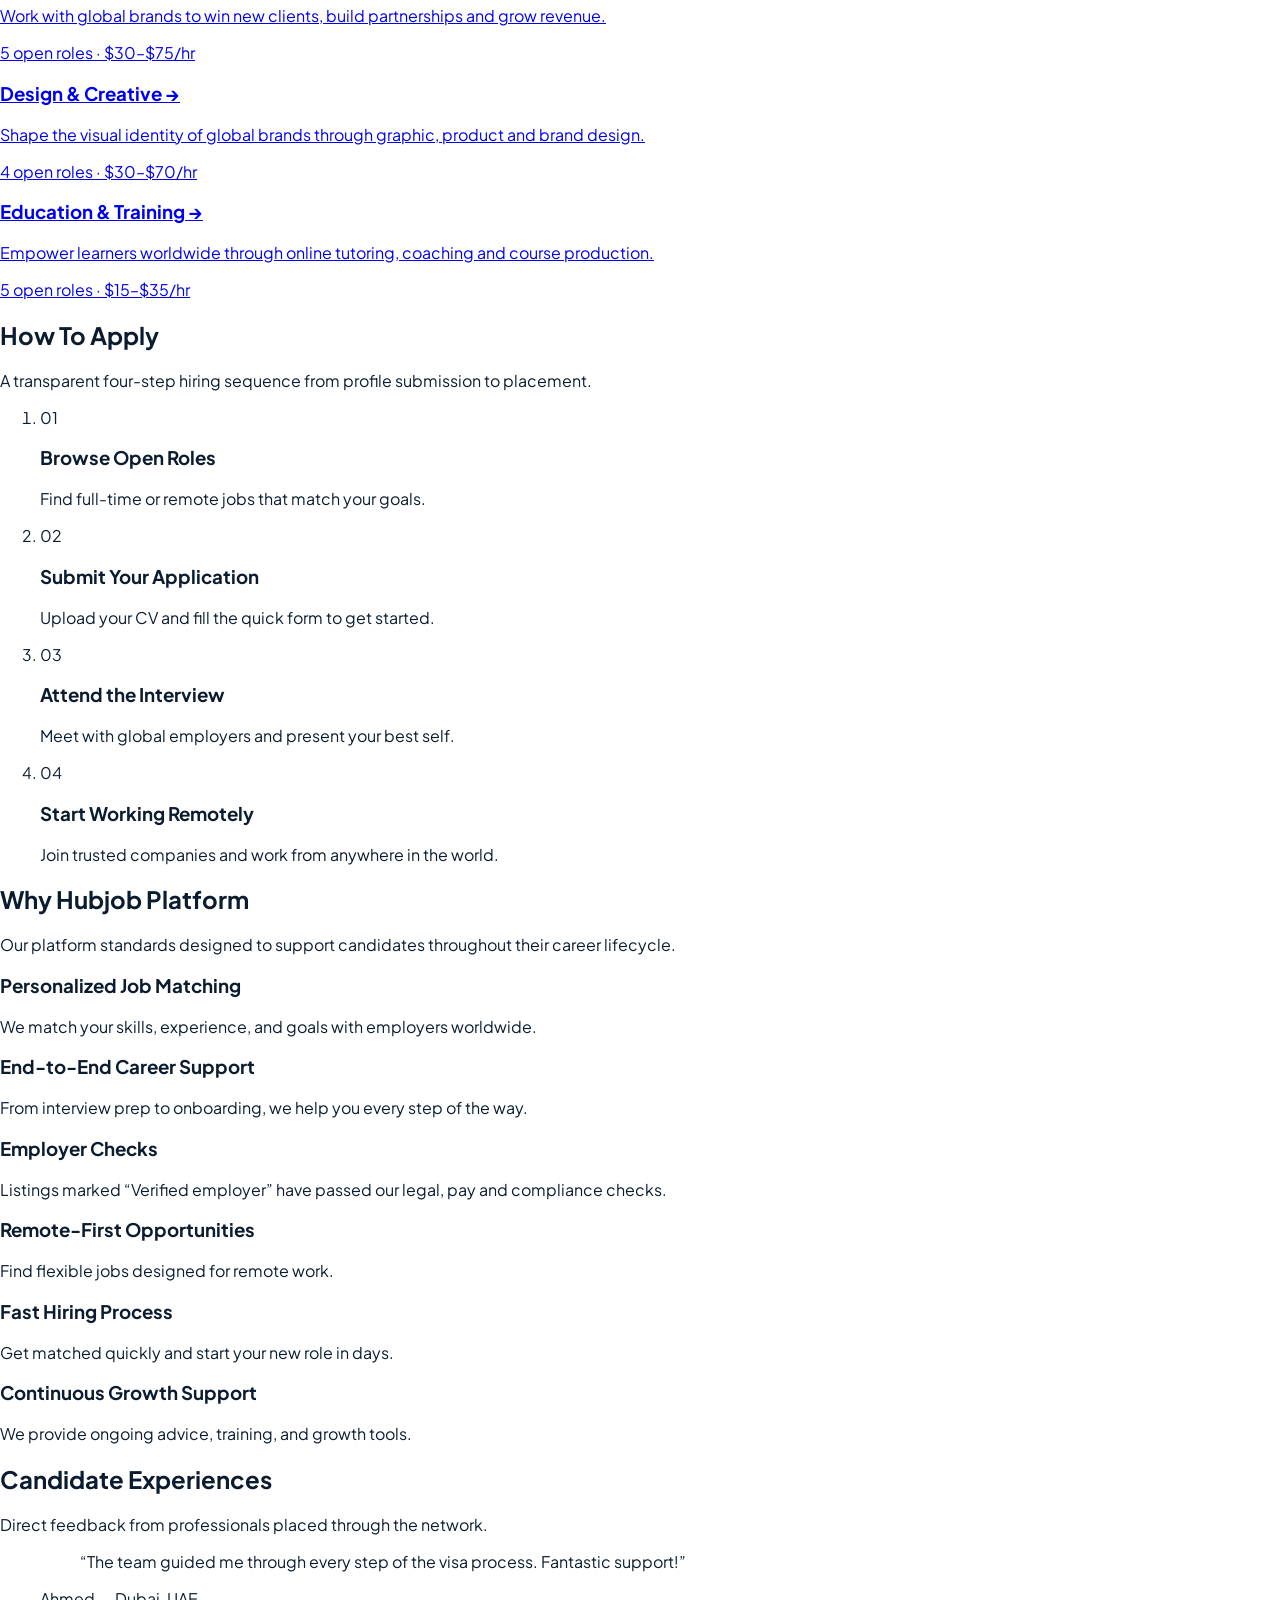
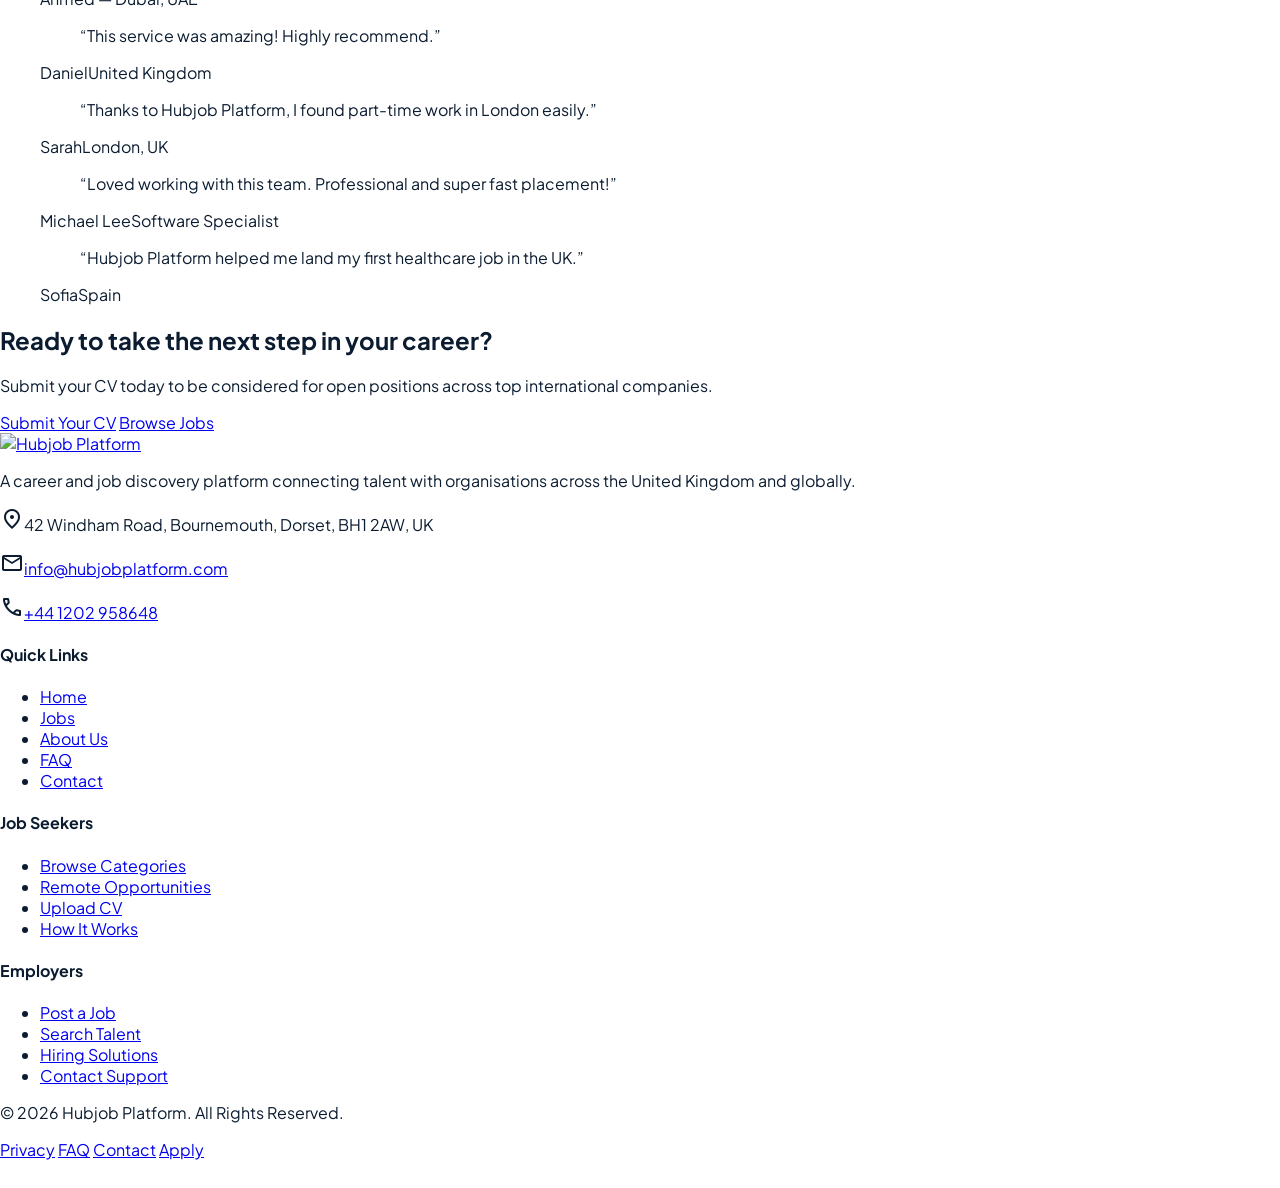
==== commit 8ebc346a: "d" ====
--- a/index.html
+++ b/index.html
@@ -4,7 +4,7 @@
 <meta charset="utf-8"/>
 <meta content="width=device-width, initial-scale=1.0" name="viewport"/>
 <title>Hubjob Platform — Connecting Ambitious People with Global Opportunities</title>
-<meta content="Hubjob Platform helps talent worldwide find remote and in-demand jobs with verified international employers across the UK and beyond." name="description"/>
+<meta content="Hubjob Platform helps talent worldwide find remote and in-demand jobs with international employers across the UK and beyond." name="description"/>
 
 <!-- Google tag (gtag.js) -->
 <script async src="https://www.googletagmanager.com/gtag/js?id=AW-17786385681"></script>
@@ -29,7 +29,7 @@
 <header class="sticky top-0 z-50 w-full bg-white/95 backdrop-blur-md border-b border-surface-border">
 <div class="max-w-6xl mx-auto px-4 sm:px-6 h-16 flex items-center justify-between gap-4">
 <a aria-label="Hubjob Platform home" class="flex items-center flex-shrink-0" href="index.html">
-<img alt="Hubjob Platform" class="h-9 w-auto object-contain" src="static/images/logo22.png"/>
+<img alt="Hubjob Platform" class="h-9 w-auto object-contain" data-setting-src="logo_url" src="static/images/logo22.png"/>
 </a>
 <nav aria-label="Main" class="hidden md:flex items-center gap-6 lg:gap-7 text-[14px]">
 <a class="text-text-muted hover:text-primary transition-colors" href="jobs.html">Find Jobs</a>
@@ -67,7 +67,7 @@
 Connecting Ambitious People with Global Opportunities
 </h1>
 <p class="text-base sm:text-lg text-slate-300 max-w-2xl mx-auto leading-relaxed mb-8 sm:mb-10 font-normal">
-We help talents worldwide find remote &amp; in-demand jobs with top verified companies. Let us handle the process, so you can focus on growing your career.
+We help talents worldwide find remote &amp; in-demand jobs with trusted companies. Let us handle the process, so you can focus on growing your career.
 </p>
 <form action="jobs.html" class="bg-white rounded-lg p-2 shadow-lg text-text-main flex flex-col md:flex-row items-stretch gap-1 md:gap-2 border border-slate-200" method="get" role="search">
 <div class="flex-1 flex items-center px-3 py-2 gap-2.5">
@@ -95,114 +95,25 @@
 </div>
 </section>
 
-<!-- 2. Featured opportunities -->
+<!-- 2. Featured opportunities (rendered by home.js from jobs marked "Featured" in admin) -->
 <section class="w-full py-14 md:py-20 bg-white border-b border-surface-border">
 <div class="max-w-4xl mx-auto px-4 sm:px-6">
 <div class="flex flex-col sm:flex-row sm:items-baseline justify-between mb-8 pb-4 border-b border-slate-100">
 <div>
 <h2 class="text-2xl font-bold tracking-tight text-primary">Featured Opportunities</h2>
-<p class="text-sm text-text-muted mt-1">Verified direct contracts and permanent roles added this week.</p>
+<p class="text-sm text-text-muted mt-1">Hand-picked roles from our current openings.</p>
 </div>
 <a class="text-sm font-medium text-secondary hover:text-secondary-hover mt-2 sm:mt-0 inline-flex items-center gap-1" href="jobs.html">Browse all jobs →</a>
 </div>
-<div class="divide-y divide-slate-200 border-t border-b border-slate-200">
-
-<div class="py-5 sm:py-6 flex flex-col sm:flex-row sm:items-center justify-between gap-3 sm:gap-4 hover:bg-slate-50/70 -mx-4 px-4 transition-colors">
-<div class="min-w-0 flex-1">
-<a class="text-base sm:text-lg font-bold text-slate-900 hover:text-secondary transition-colors" href="apply.html?role=Senior%20Frontend%20Engineer">Senior Frontend Engineer</a>
-<div class="mt-1 flex flex-wrap items-center gap-x-3 sm:gap-x-4 gap-y-1 text-sm text-text-muted">
-<span class="font-medium text-slate-700">NexaTech Global</span><span aria-hidden="true">•</span>
-<span>Remote (Worldwide)</span><span aria-hidden="true">•</span>
-<span>$65,000 – $95,000/yr</span><span aria-hidden="true">•</span>
-<span>Full-Time</span>
-</div>
-</div>
-<div class="flex sm:flex-col items-center sm:items-end justify-between sm:justify-center gap-1 shrink-0">
-<span class="text-xs text-text-subtle">Posted 2h ago</span>
-<a class="text-sm font-semibold text-secondary hover:underline" href="apply.html?role=Senior%20Frontend%20Engineer">Apply →</a>
-</div>
-</div>
-
-<div class="py-5 sm:py-6 flex flex-col sm:flex-row sm:items-center justify-between gap-3 sm:gap-4 hover:bg-slate-50/70 -mx-4 px-4 transition-colors">
-<div class="min-w-0 flex-1">
-<a class="text-base sm:text-lg font-bold text-slate-900 hover:text-secondary transition-colors" href="apply.html?role=Global%20Operations%20Specialist">Global Operations Specialist</a>
-<div class="mt-1 flex flex-wrap items-center gap-x-3 sm:gap-x-4 gap-y-1 text-sm text-text-muted">
-<span class="font-medium text-slate-700">Horizon Logistics UK</span><span aria-hidden="true">•</span>
-<span>London, UK (Hybrid)</span><span aria-hidden="true">•</span>
-<span>£38,000 – £48,000/yr</span><span aria-hidden="true">•</span>
-<span>Full-Time</span>
-</div>
-</div>
-<div class="flex sm:flex-col items-center sm:items-end justify-between sm:justify-center gap-1 shrink-0">
-<span class="text-xs text-text-subtle">Posted 5h ago</span>
-<a class="text-sm font-semibold text-secondary hover:underline" href="apply.html?role=Global%20Operations%20Specialist">Apply →</a>
-</div>
-</div>
-
-<div class="py-5 sm:py-6 flex flex-col sm:flex-row sm:items-center justify-between gap-3 sm:gap-4 hover:bg-slate-50/70 -mx-4 px-4 transition-colors">
-<div class="min-w-0 flex-1">
-<a class="text-base sm:text-lg font-bold text-slate-900 hover:text-secondary transition-colors" href="apply.html?role=Growth%20Marketing%20Lead">Growth Marketing Lead</a>
-<div class="mt-1 flex flex-wrap items-center gap-x-3 sm:gap-x-4 gap-y-1 text-sm text-text-muted">
-<span class="font-medium text-slate-700">Apex Media Group</span><span aria-hidden="true">•</span>
-<span>Remote (Europe/US)</span><span aria-hidden="true">•</span>
-<span>$70,000 – $100,000/yr</span><span aria-hidden="true">•</span>
-<span>Full-Time</span>
-</div>
-</div>
-<div class="flex sm:flex-col items-center sm:items-end justify-between sm:justify-center gap-1 shrink-0">
-<span class="text-xs text-text-subtle">Posted 1d ago</span>
-<a class="text-sm font-semibold text-secondary hover:underline" href="apply.html?role=Growth%20Marketing%20Lead">Apply →</a>
-</div>
-</div>
-
-<div class="py-5 sm:py-6 flex flex-col sm:flex-row sm:items-center justify-between gap-3 sm:gap-4 hover:bg-slate-50/70 -mx-4 px-4 transition-colors">
-<div class="min-w-0 flex-1">
-<a class="text-base sm:text-lg font-bold text-slate-900 hover:text-secondary transition-colors" href="apply.html?role=Customer%20Success%20Manager">Customer Success Manager</a>
-<div class="mt-1 flex flex-wrap items-center gap-x-3 sm:gap-x-4 gap-y-1 text-sm text-text-muted">
-<span class="font-medium text-slate-700">CloudScale Systems</span><span aria-hidden="true">•</span>
-<span>Remote</span><span aria-hidden="true">•</span>
-<span>$45,000 – $65,000/yr</span><span aria-hidden="true">•</span>
-<span>Full-Time</span>
-</div>
-</div>
-<div class="flex sm:flex-col items-center sm:items-end justify-between sm:justify-center gap-1 shrink-0">
-<span class="text-xs text-text-subtle">Posted 1d ago</span>
-<a class="text-sm font-semibold text-secondary hover:underline" href="apply.html?role=Customer%20Success%20Manager">Apply →</a>
-</div>
-</div>
-
-<div class="py-5 sm:py-6 flex flex-col sm:flex-row sm:items-center justify-between gap-3 sm:gap-4 hover:bg-slate-50/70 -mx-4 px-4 transition-colors">
-<div class="min-w-0 flex-1">
-<a class="text-base sm:text-lg font-bold text-slate-900 hover:text-secondary transition-colors" href="apply.html?role=Product%20Designer%20(UI%2FUX)">Product Designer (UI/UX)</a>
-<div class="mt-1 flex flex-wrap items-center gap-x-3 sm:gap-x-4 gap-y-1 text-sm text-text-muted">
-<span class="font-medium text-slate-700">FinFlow Labs</span><span aria-hidden="true">•</span>
-<span>Remote</span><span aria-hidden="true">•</span>
-<span>$40 – $75/hr</span><span aria-hidden="true">•</span>
-<span>Contract</span>
-</div>
-</div>
-<div class="flex sm:flex-col items-center sm:items-end justify-between sm:justify-center gap-1 shrink-0">
-<span class="text-xs text-text-subtle">Posted 2d ago</span>
-<a class="text-sm font-semibold text-secondary hover:underline" href="apply.html?role=Product%20Designer%20(UI%2FUX)">Apply →</a>
-</div>
-</div>
-
-<div class="py-5 sm:py-6 flex flex-col sm:flex-row sm:items-center justify-between gap-3 sm:gap-4 hover:bg-slate-50/70 -mx-4 px-4 transition-colors">
-<div class="min-w-0 flex-1">
-<a class="text-base sm:text-lg font-bold text-slate-900 hover:text-secondary transition-colors" href="apply.html?role=Healthcare%20Support%20Coordinator">Healthcare Support Coordinator</a>
-<div class="mt-1 flex flex-wrap items-center gap-x-3 sm:gap-x-4 gap-y-1 text-sm text-text-muted">
-<span class="font-medium text-slate-700">MedVance UK</span><span aria-hidden="true">•</span>
-<span>Bournemouth, UK</span><span aria-hidden="true">•</span>
-<span>£32,000 – £40,000/yr</span><span aria-hidden="true">•</span>
-<span>Full-Time</span>
-</div>
-</div>
-<div class="flex sm:flex-col items-center sm:items-end justify-between sm:justify-center gap-1 shrink-0">
-<span class="text-xs text-text-subtle">Posted 3d ago</span>
-<a class="text-sm font-semibold text-secondary hover:underline" href="apply.html?role=Healthcare%20Support%20Coordinator">Apply →</a>
-</div>
-</div>
-
+<div id="featured-jobs">
+<!-- Shown when there are no featured jobs, the data can't be loaded, or JavaScript is off. -->
+<div class="flex flex-col sm:flex-row sm:items-center justify-between gap-4 p-6 rounded-xl border border-slate-200 bg-surface-muted" id="featured-fallback">
+<div>
+<h3 class="text-base font-bold text-slate-900">Explore every open role</h3>
+<p class="text-sm text-text-muted mt-1">Browse current openings across tech, support, operations, marketing, video, sales, design and education.</p>
+</div>
+<a class="inline-flex items-center justify-center px-5 py-2.5 bg-secondary hover:bg-secondary-hover text-white text-sm font-semibold rounded-md transition-colors shrink-0" href="jobs.html">View open roles</a>
+</div>
 </div>
 <div class="mt-8 text-center sm:text-left">
 <a class="inline-flex items-center text-sm font-semibold text-slate-800 hover:text-secondary transition-colors" href="jobs.html">View all open positions <span class="ml-1.5">→</span></a>
@@ -210,37 +121,45 @@
 </div>
 </section>
 
-<!-- 3. Explore jobs by category -->
+<!-- 3. Explore jobs by category (home.js refreshes these from the database; the tiles below are the fallback) -->
 <section class="w-full py-14 md:py-20 bg-surface-muted border-b border-surface-border" id="categories">
 <div class="max-w-4xl mx-auto px-4 sm:px-6">
 <div class="mb-8 md:mb-10">
 <h2 class="text-2xl font-bold tracking-tight text-primary">Explore Jobs by Category</h2>
 <p class="text-sm text-text-muted mt-1">Specialized career paths supported through the Hubjob network.</p>
 </div>
-<div class="grid grid-cols-1 sm:grid-cols-2 lg:grid-cols-3 gap-x-10 gap-y-7 md:gap-y-8">
+<div class="grid grid-cols-1 sm:grid-cols-2 lg:grid-cols-3 gap-x-10 gap-y-7 md:gap-y-8" id="category-tiles">
+<a class="group block" href="jobs.html?category=tech">
+<h3 class="text-base font-bold text-slate-900 group-hover:text-secondary transition-colors flex items-center justify-between">Tech &amp; Development <span class="text-slate-400 group-hover:text-secondary group-hover:translate-x-0.5 transition-all text-xs">→</span></h3>
+<p class="text-sm text-text-muted mt-1.5 leading-relaxed">Build and test the websites, apps and tools that modern businesses run on.</p>
+</a>
+<a class="group block" href="jobs.html?category=support">
+<h3 class="text-base font-bold text-slate-900 group-hover:text-secondary transition-colors flex items-center justify-between">Customer &amp; Technical Support <span class="text-slate-400 group-hover:text-secondary group-hover:translate-x-0.5 transition-all text-xs">→</span></h3>
+<p class="text-sm text-text-muted mt-1.5 leading-relaxed">Help customers and clients solve problems, from first contact to technical troubleshooting.</p>
+</a>
 <a class="group block" href="jobs.html?category=operations">
-<h3 class="text-base font-bold text-slate-900 group-hover:text-secondary transition-colors flex items-center justify-between">Operations &amp; Support <span class="text-slate-400 group-hover:text-secondary group-hover:translate-x-0.5 transition-all text-xs">→</span></h3>
-<p class="text-sm text-text-muted mt-1.5 leading-relaxed">Logistics, coordination, admin, and supply chain management.</p>
+<h3 class="text-base font-bold text-slate-900 group-hover:text-secondary transition-colors flex items-center justify-between">Admin &amp; Operations <span class="text-slate-400 group-hover:text-secondary group-hover:translate-x-0.5 transition-all text-xs">→</span></h3>
+<p class="text-sm text-text-muted mt-1.5 leading-relaxed">Keep businesses running smoothly with remote administration, data and coordination roles.</p>
 </a>
 <a class="group block" href="jobs.html?category=marketing">
 <h3 class="text-base font-bold text-slate-900 group-hover:text-secondary transition-colors flex items-center justify-between">Marketing &amp; Content <span class="text-slate-400 group-hover:text-secondary group-hover:translate-x-0.5 transition-all text-xs">→</span></h3>
-<p class="text-sm text-text-muted mt-1.5 leading-relaxed">Growth marketing, SEO, paid media, copywriting, and brand storytelling.</p>
+<p class="text-sm text-text-muted mt-1.5 leading-relaxed">Help brands grow through social media, writing, email and search.</p>
+</a>
+<a class="group block" href="jobs.html?category=media">
+<h3 class="text-base font-bold text-slate-900 group-hover:text-secondary transition-colors flex items-center justify-between">Video &amp; Motion <span class="text-slate-400 group-hover:text-secondary group-hover:translate-x-0.5 transition-all text-xs">→</span></h3>
+<p class="text-sm text-text-muted mt-1.5 leading-relaxed">Edit, animate and produce video content for brands and creators.</p>
 </a>
 <a class="group block" href="jobs.html?category=sales">
-<h3 class="text-base font-bold text-slate-900 group-hover:text-secondary transition-colors flex items-center justify-between">Sales &amp; Growth <span class="text-slate-400 group-hover:text-secondary group-hover:translate-x-0.5 transition-all text-xs">→</span></h3>
-<p class="text-sm text-text-muted mt-1.5 leading-relaxed">Account management, SDRs, enterprise partnerships, and client success.</p>
+<h3 class="text-base font-bold text-slate-900 group-hover:text-secondary transition-colors flex items-center justify-between">Sales &amp; Business Development <span class="text-slate-400 group-hover:text-secondary group-hover:translate-x-0.5 transition-all text-xs">→</span></h3>
+<p class="text-sm text-text-muted mt-1.5 leading-relaxed">Work with global brands to win new clients, build partnerships and grow revenue.</p>
 </a>
 <a class="group block" href="jobs.html?category=design">
 <h3 class="text-base font-bold text-slate-900 group-hover:text-secondary transition-colors flex items-center justify-between">Design &amp; Creative <span class="text-slate-400 group-hover:text-secondary group-hover:translate-x-0.5 transition-all text-xs">→</span></h3>
-<p class="text-sm text-text-muted mt-1.5 leading-relaxed">Product UI/UX, visual design, design systems, and creative direction.</p>
-</a>
-<a class="group block" href="jobs.html?category=tech">
-<h3 class="text-base font-bold text-slate-900 group-hover:text-secondary transition-colors flex items-center justify-between">Tech &amp; Development <span class="text-slate-400 group-hover:text-secondary group-hover:translate-x-0.5 transition-all text-xs">→</span></h3>
-<p class="text-sm text-text-muted mt-1.5 leading-relaxed">Full-stack, mobile engineering, DevOps, cloud architecture, and security.</p>
+<p class="text-sm text-text-muted mt-1.5 leading-relaxed">Shape the visual identity of global brands through graphic, product and brand design.</p>
 </a>
 <a class="group block" href="jobs.html?category=education">
 <h3 class="text-base font-bold text-slate-900 group-hover:text-secondary transition-colors flex items-center justify-between">Education &amp; Training <span class="text-slate-400 group-hover:text-secondary group-hover:translate-x-0.5 transition-all text-xs">→</span></h3>
-<p class="text-sm text-text-muted mt-1.5 leading-relaxed">Instructional design, corporate coaching, curriculum, and language learning.</p>
+<p class="text-sm text-text-muted mt-1.5 leading-relaxed">Empower learners worldwide through online tutoring, coaching and course production.</p>
 </a>
 </div>
 </div>
@@ -288,15 +207,15 @@
 <div class="grid grid-cols-1 sm:grid-cols-2 lg:grid-cols-3 gap-x-10 gap-y-8 md:gap-y-10">
 <div>
 <h3 class="text-base font-bold text-slate-900 mb-2">Personalized Job Matching</h3>
-<p class="text-sm text-text-muted leading-relaxed">We match your skills, experience, and goals with verified employers worldwide.</p>
+<p class="text-sm text-text-muted leading-relaxed">We match your skills, experience, and goals with employers worldwide.</p>
 </div>
 <div>
 <h3 class="text-base font-bold text-slate-900 mb-2">End-to-End Career Support</h3>
 <p class="text-sm text-text-muted leading-relaxed">From interview prep to onboarding, we help you every step of the way.</p>
 </div>
 <div>
-<h3 class="text-base font-bold text-slate-900 mb-2">Verified Global Employers</h3>
-<p class="text-sm text-text-muted leading-relaxed">Work with trusted, vetted companies across various industries.</p>
+<h3 class="text-base font-bold text-slate-900 mb-2">Employer Checks</h3>
+<p class="text-sm text-text-muted leading-relaxed">Listings marked “Verified employer” have passed our legal, pay and compliance checks.</p>
 </div>
 <div>
 <h3 class="text-base font-bold text-slate-900 mb-2">Remote-First Opportunities</h3>
@@ -365,12 +284,12 @@
 <div class="max-w-6xl mx-auto px-4 sm:px-6 py-12 md:py-16">
 <div class="grid grid-cols-2 md:grid-cols-4 gap-8 mb-10 md:mb-12">
 <div class="col-span-2 md:col-span-1">
-<a class="inline-flex items-center mb-3" href="index.html"><img alt="Hubjob Platform" class="h-8 w-auto object-contain" src="static/images/logo22.png"/></a>
+<a class="inline-flex items-center mb-3" href="index.html"><img alt="Hubjob Platform" class="h-8 w-auto object-contain" data-setting-src="logo_url" src="static/images/logo22.png"/></a>
 <p class="text-xs text-text-muted leading-relaxed mb-4">A career and job discovery platform connecting talent with organisations across the United Kingdom and globally.</p>
 <div class="text-xs text-text-muted space-y-1.5">
-<p class="flex items-start gap-1.5"><span class="material-symbols-outlined text-[16px] text-primary">location_on</span><span>42 Windham Road, Bournemouth, Dorset, BH1 2AW, UK</span></p>
-<p class="flex items-center gap-1.5"><span class="material-symbols-outlined text-[16px] text-primary">mail</span><a class="hover:text-primary underline" href="mailto:info@hubjobplatform.com">info@hubjobplatform.com</a></p>
-<p class="flex items-center gap-1.5"><span class="material-symbols-outlined text-[16px] text-primary">call</span><a class="hover:text-primary" href="tel:+441202958648">+44 1202 958648</a></p>
+<p class="flex items-start gap-1.5"><span class="material-symbols-outlined text-[16px] text-primary">location_on</span><span data-setting="address_full">42 Windham Road, Bournemouth, Dorset, BH1 2AW, UK</span></p>
+<p class="flex items-center gap-1.5"><span class="material-symbols-outlined text-[16px] text-primary">mail</span><a class="hover:text-primary underline" data-setting="contact_email" data-setting-href="contact_email" href="mailto:info@hubjobplatform.com">info@hubjobplatform.com</a></p>
+<p class="flex items-center gap-1.5"><span class="material-symbols-outlined text-[16px] text-primary">call</span><a class="hover:text-primary" data-setting="contact_phone" data-setting-href="phone_href" href="tel:+441202958648">+44 1202 958648</a></p>
 </div>
 </div>
 <div>
@@ -387,7 +306,7 @@
 <h4 class="font-bold text-slate-900 mb-3 text-xs uppercase tracking-wider">Job Seekers</h4>
 <ul class="space-y-2 text-text-muted text-sm md:text-xs">
 <li><a class="hover:text-primary transition-colors" href="index.html#categories">Browse Categories</a></li>
-<li><a class="hover:text-primary transition-colors" href="jobs.html?work=remote">Remote Opportunities</a></li>
+<li><a class="hover:text-primary transition-colors" href="jobs.html?arrangement=remote">Remote Opportunities</a></li>
 <li><a class="hover:text-primary transition-colors" href="apply.html">Upload CV</a></li>
 <li><a class="hover:text-primary transition-colors" href="index.html#how-it-works">How It Works</a></li>
 </ul>
@@ -395,16 +314,17 @@
 <div>
 <h4 class="font-bold text-slate-900 mb-3 text-xs uppercase tracking-wider">Employers</h4>
 <ul class="space-y-2 text-text-muted text-sm md:text-xs">
-<li><a class="hover:text-primary transition-colors" href="mailto:info@hubjobplatform.com?subject=Post%20a%20Job">Post a Job</a></li>
-<li><a class="hover:text-primary transition-colors" href="mailto:info@hubjobplatform.com?subject=Talent%20Search">Search Talent</a></li>
+<li><a class="hover:text-primary transition-colors" data-setting-href="contact_email" href="mailto:info@hubjobplatform.com?subject=Post%20a%20Job">Post a Job</a></li>
+<li><a class="hover:text-primary transition-colors" data-setting-href="contact_email" href="mailto:info@hubjobplatform.com?subject=Talent%20Search">Search Talent</a></li>
 <li><a class="hover:text-primary transition-colors" href="about.html#global-reach">Hiring Solutions</a></li>
 <li><a class="hover:text-primary transition-colors" href="contact.html">Contact Support</a></li>
 </ul>
 </div>
 </div>
 <div class="pt-8 border-t border-slate-200 flex flex-col sm:flex-row items-center justify-between text-xs text-text-subtle gap-4 text-center">
-<p>© <span data-year>2025</span> Hubjob Platform. All Rights Reserved.</p>
+<p>© <span data-year>2025</span> <span data-setting="copyright_name">Hubjob Platform</span>. All Rights Reserved.</p>
 <div class="flex items-center gap-6">
+<a class="hover:text-slate-600 transition-colors" href="privacy.html">Privacy</a>
 <a class="hover:text-slate-600 transition-colors" href="faq.html">FAQ</a>
 <a class="hover:text-slate-600 transition-colors" href="contact.html">Contact</a>
 <a class="hover:text-slate-600 transition-colors" href="apply.html">Apply</a>
@@ -420,5 +340,7 @@
 </a>
 
 <script src="assets/js/site.js"></script>
+<script src="assets/js/settings.js"></script>
+<script src="assets/js/home.js"></script>
 </body>
 </html>
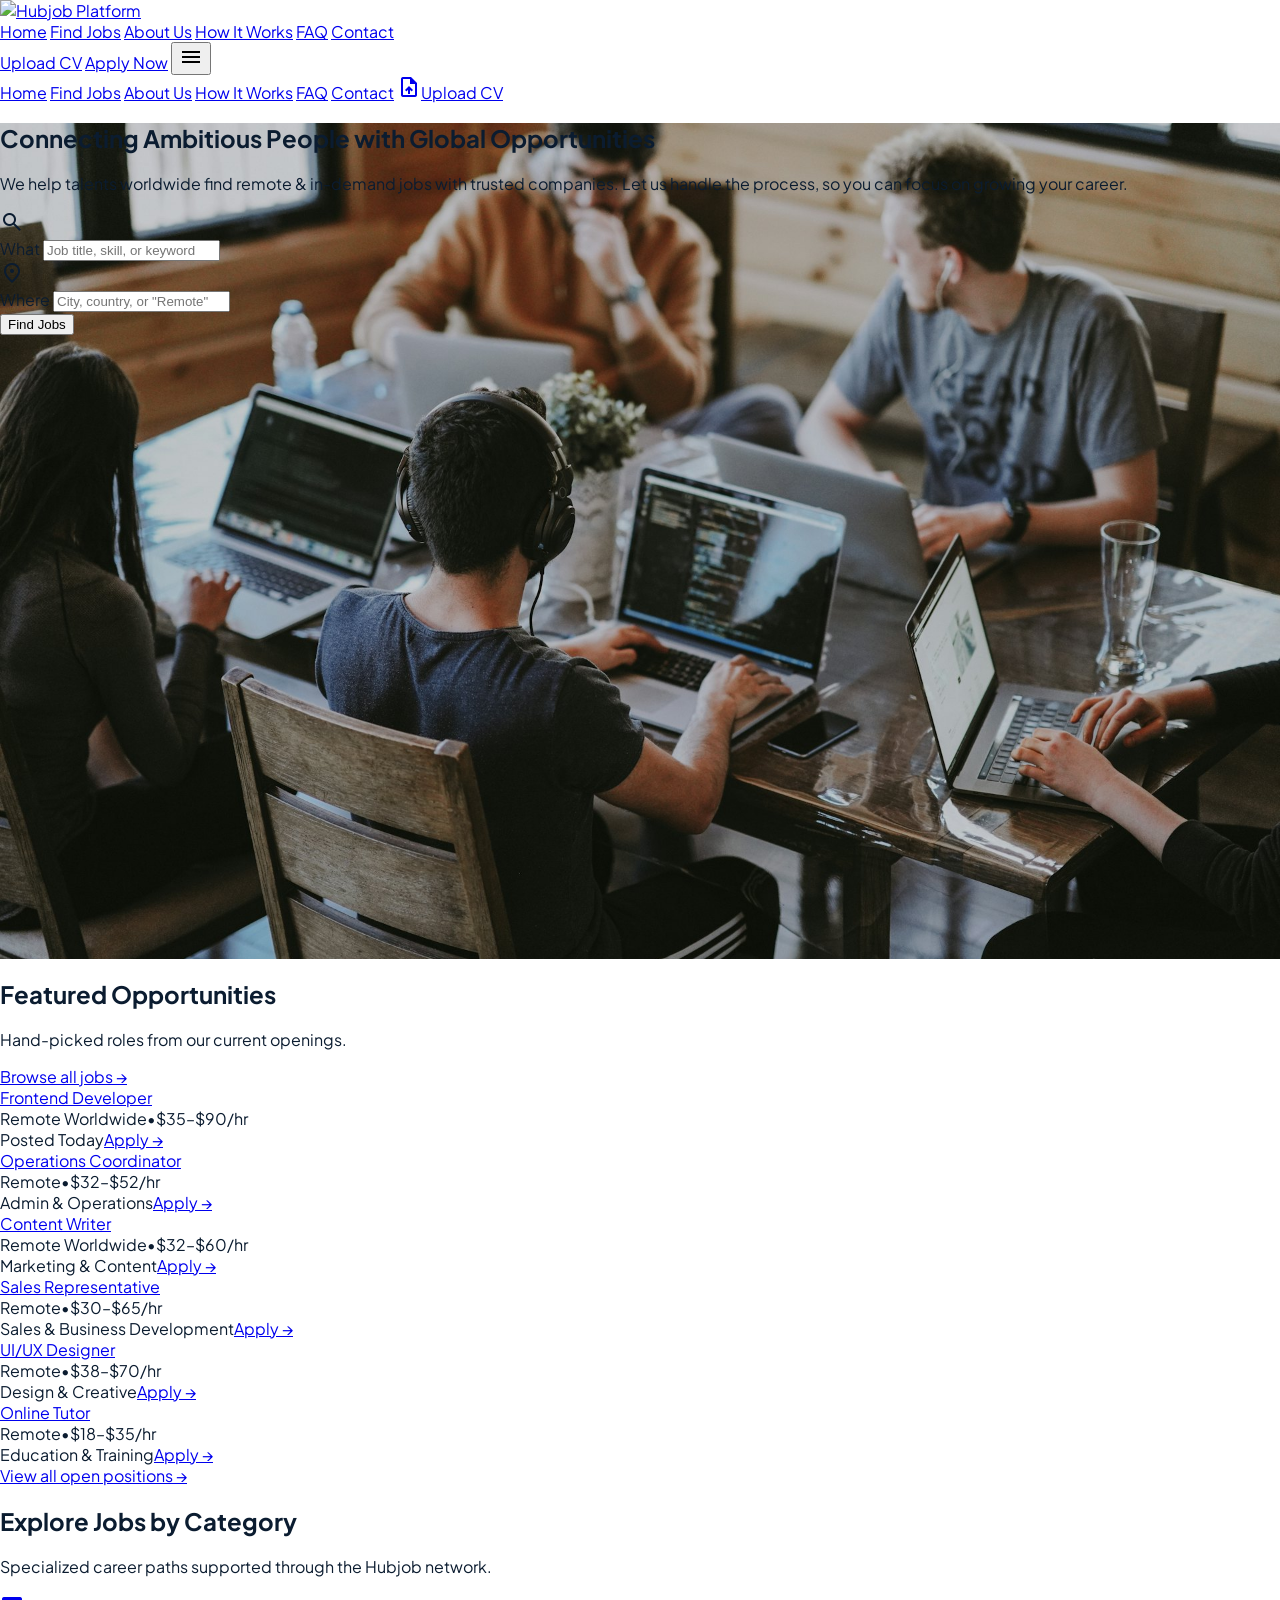
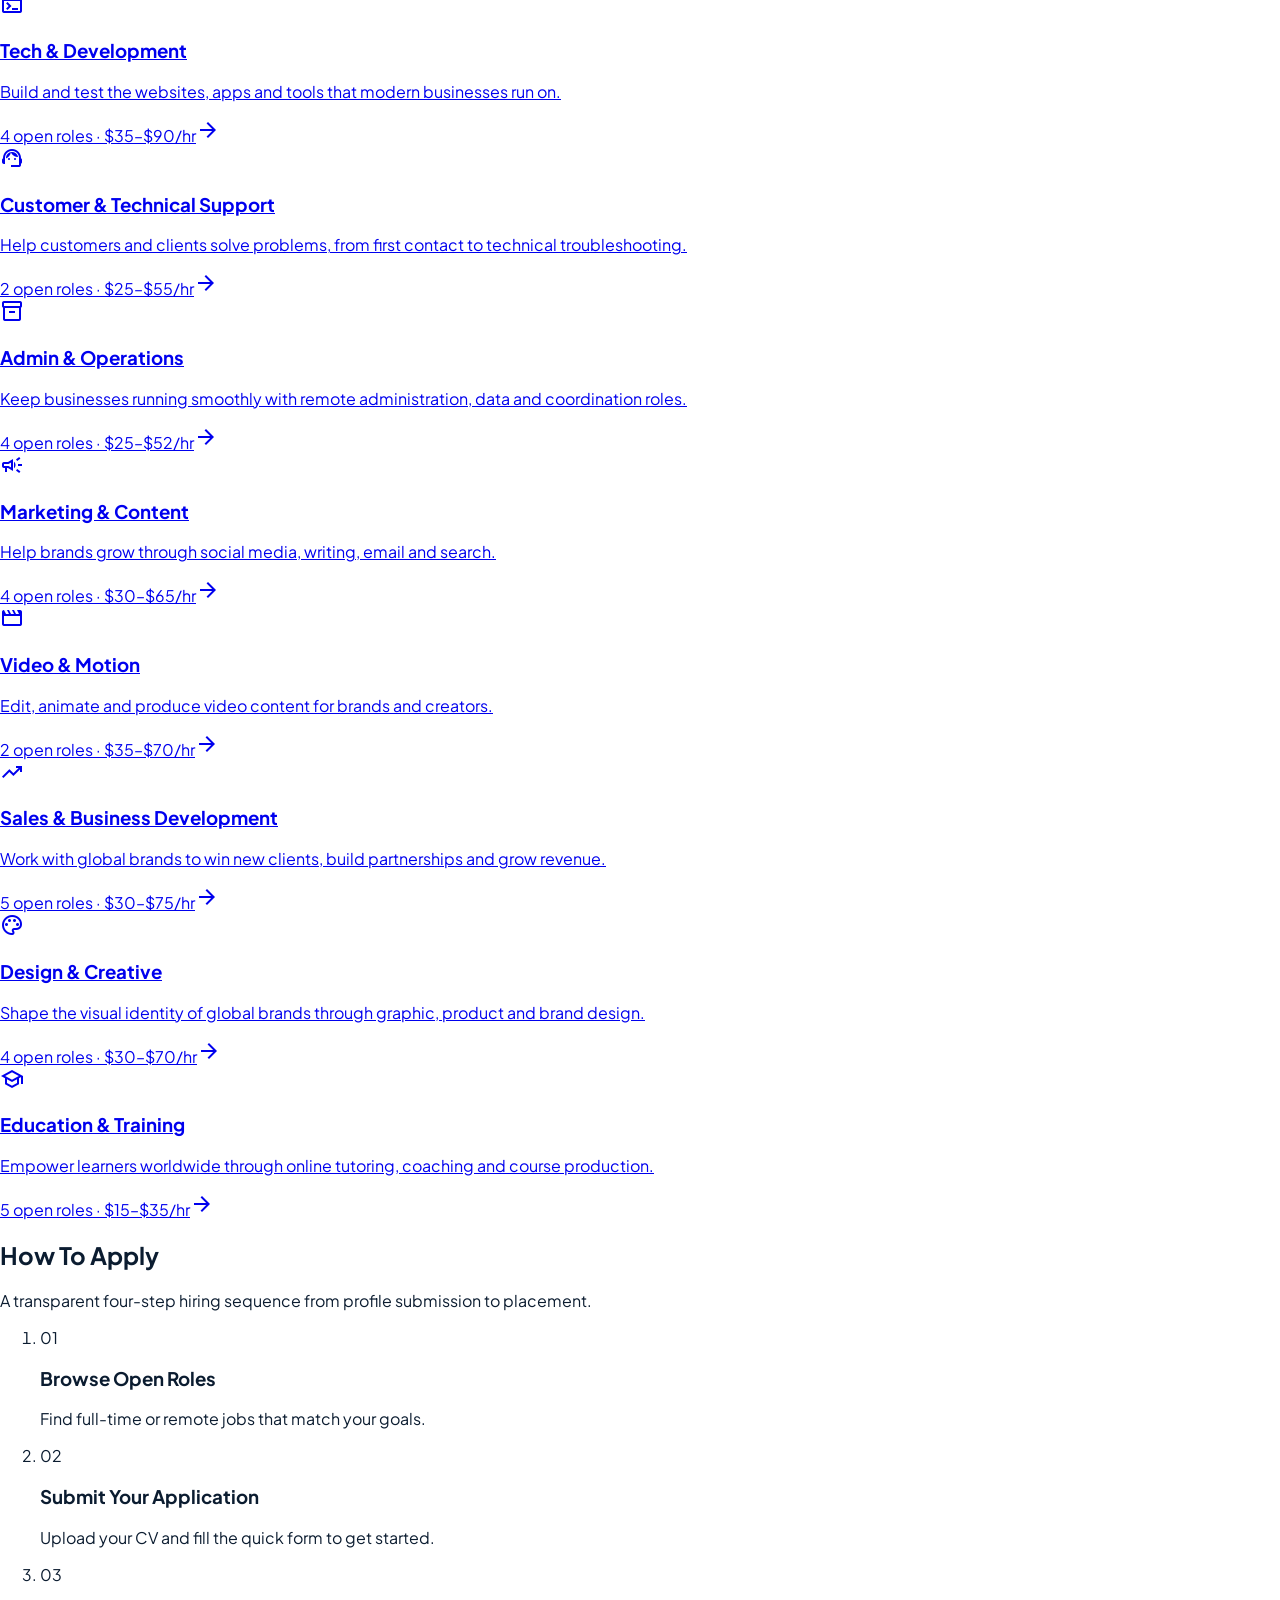
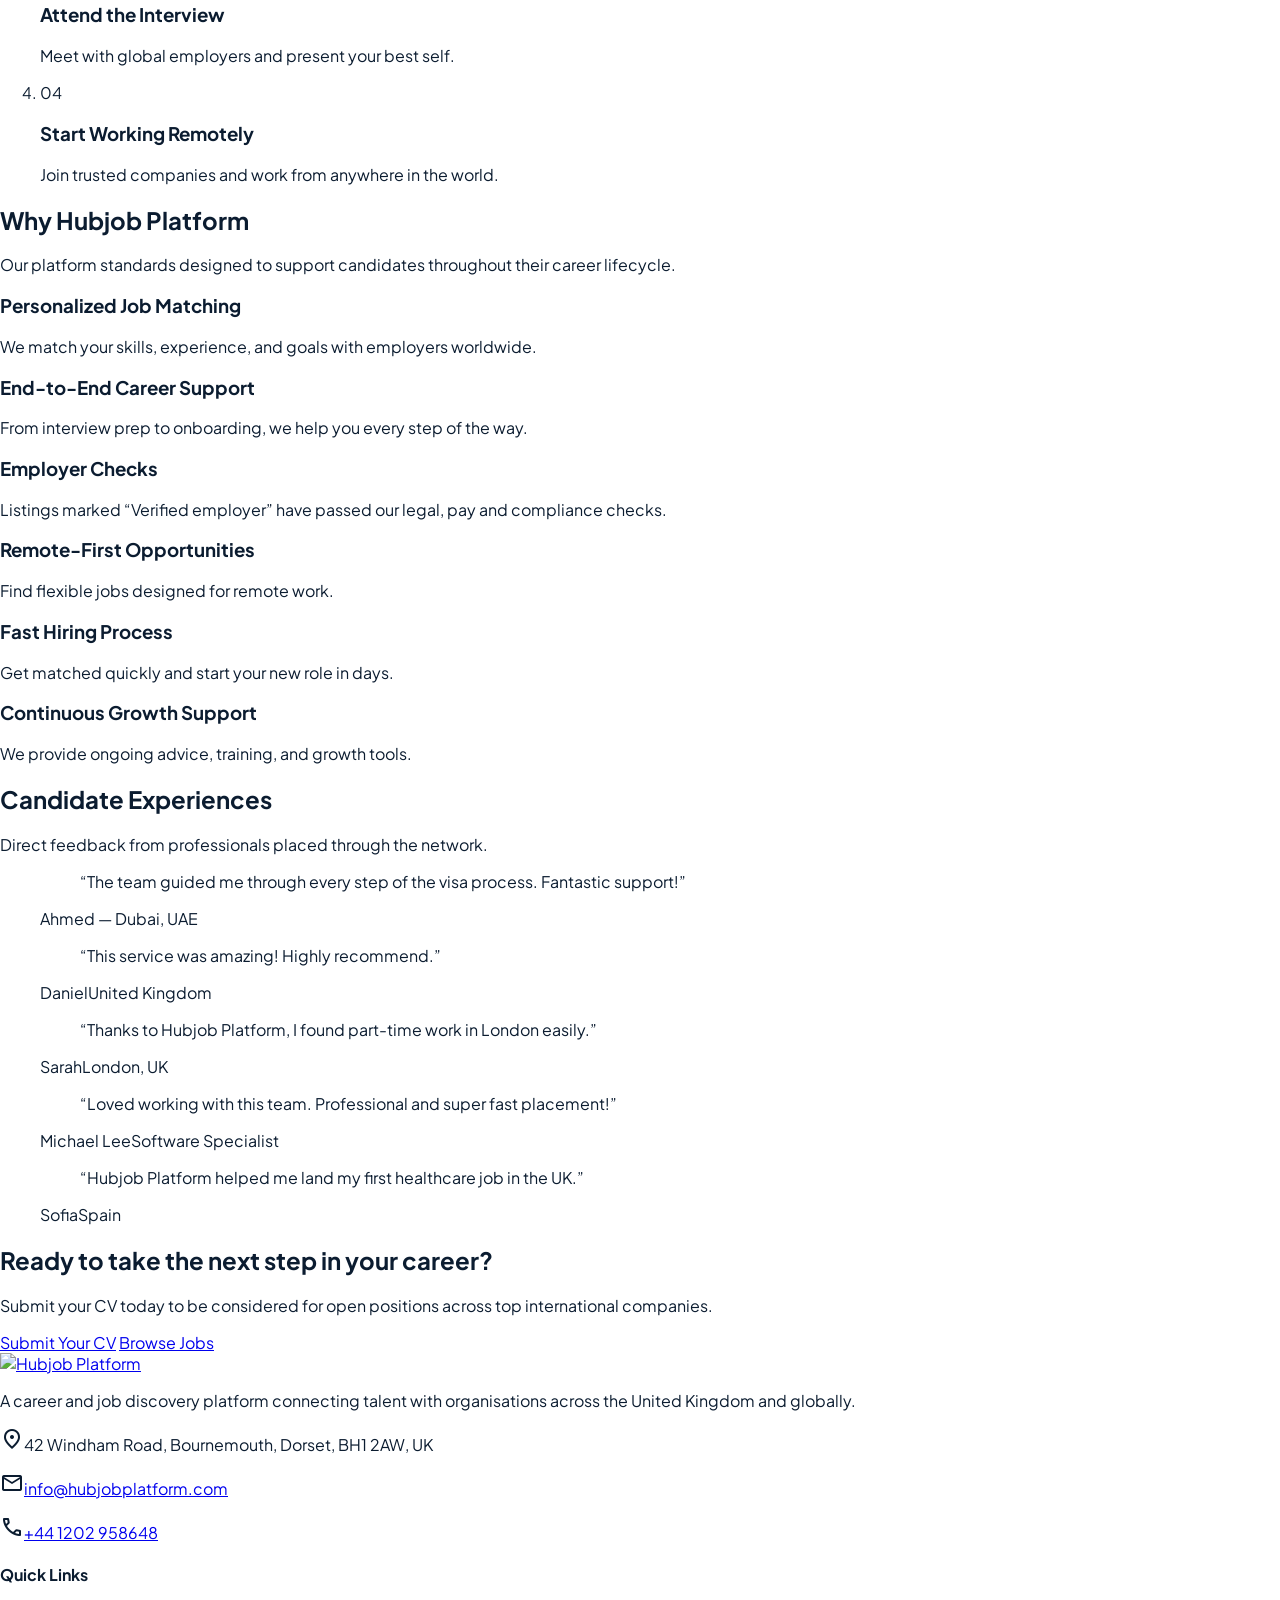
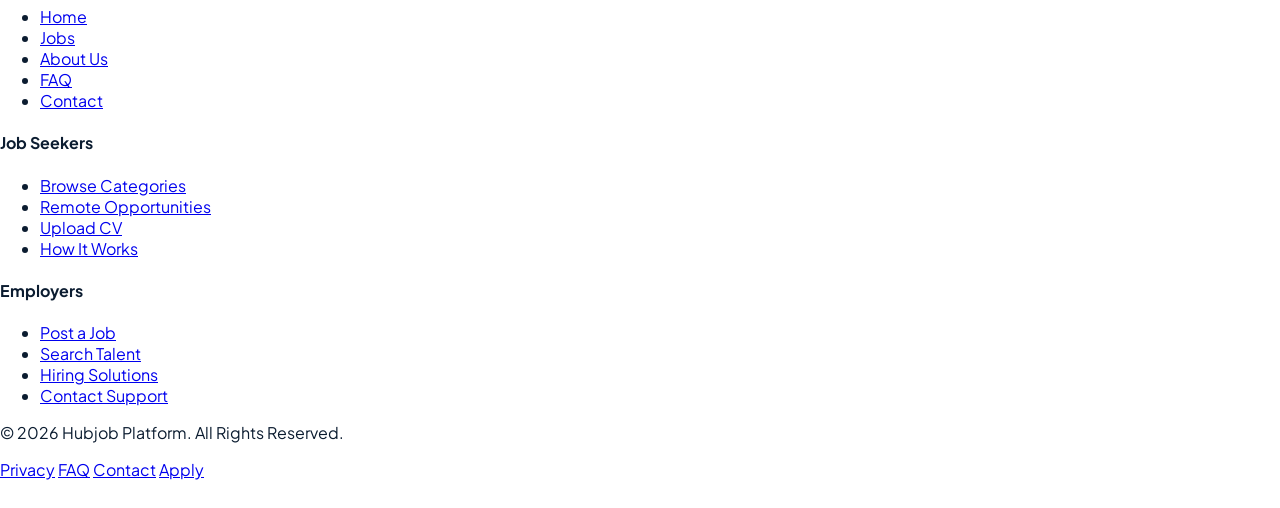
==== commit 36e78ba4: "d" ====
--- a/index.html
+++ b/index.html
@@ -5,6 +5,8 @@
 <meta content="width=device-width, initial-scale=1.0" name="viewport"/>
 <title>Hubjob Platform — Connecting Ambitious People with Global Opportunities</title>
 <meta content="Hubjob Platform helps talent worldwide find remote and in-demand jobs with international employers across the UK and beyond." name="description"/>
+<script>document.documentElement.classList.add("js");</script>
+<link as="image" href="assets/images/hero-bg.jpg" rel="preload"/>
 
 <!-- Google tag (gtag.js) -->
 <script async src="https://www.googletagmanager.com/gtag/js?id=AW-17786385681"></script>
@@ -19,7 +21,7 @@
 <link crossorigin="" href="https://fonts.gstatic.com" rel="preconnect"/>
 <link href="https://fonts.googleapis.com/css2?family=Plus+Jakarta+Sans:wght@400;500;600;700;800&amp;display=swap" rel="stylesheet"/>
 <link href="https://fonts.googleapis.com/css2?family=Material+Symbols+Outlined:opsz,wght,FILL,GRAD@20..48,100..700,0..1,-50..200&amp;display=block" rel="stylesheet"/>
-<link href="assets/css/site.css" rel="stylesheet"/>
+<link href="assets/css/site.css?v=2" rel="stylesheet"/>
 <script src="https://cdn.tailwindcss.com?plugins=forms"></script>
 <script src="assets/js/tailwind-config.js"></script>
 </head>
@@ -32,6 +34,7 @@
 <img alt="Hubjob Platform" class="h-9 w-auto object-contain" data-setting-src="logo_url" src="static/images/logo22.png"/>
 </a>
 <nav aria-label="Main" class="hidden md:flex items-center gap-6 lg:gap-7 text-[14px]">
+<a aria-current="page" class="font-semibold text-secondary" href="index.html">Home</a>
 <a class="text-text-muted hover:text-primary transition-colors" href="jobs.html">Find Jobs</a>
 <a class="text-text-muted hover:text-primary transition-colors" href="about.html">About Us</a>
 <a class="text-text-muted hover:text-primary transition-colors" href="index.html#how-it-works">How It Works</a>
@@ -48,6 +51,7 @@
 </div>
 <div class="md:hidden hidden border-t border-surface-border bg-white" id="mobile-menu">
 <nav aria-label="Mobile" class="max-w-6xl mx-auto px-4 sm:px-6 py-2 flex flex-col text-[15px]">
+<a aria-current="page" class="py-3 border-b border-slate-100 font-semibold text-secondary" href="index.html">Home</a>
 <a class="py-3 border-b border-slate-100 text-slate-700 hover:text-primary" href="jobs.html">Find Jobs</a>
 <a class="py-3 border-b border-slate-100 text-slate-700 hover:text-primary" href="about.html">About Us</a>
 <a class="py-3 border-b border-slate-100 text-slate-700 hover:text-primary" href="index.html#how-it-works">How It Works</a>
@@ -60,9 +64,11 @@
 
 <main class="w-full">
 
-<!-- 1. Hero: search-first -->
-<section class="w-full bg-[#0b1324] text-white pt-14 pb-16 sm:pt-16 sm:pb-20 md:pt-24 md:pb-28">
-<div class="max-w-4xl mx-auto px-4 sm:px-6 text-center">
+<!-- 1. Hero: search-first, fills the screen; photo behind a navy overlay -->
+<section class="hero-fullscreen relative w-full flex items-center text-white overflow-hidden">
+<div aria-hidden="true" class="absolute inset-0 bg-[#0b1324]/80"></div>
+<div aria-hidden="true" class="absolute inset-0 bg-gradient-to-b from-[#0b1324]/40 via-transparent to-[#0b1324]/70"></div>
+<div class="relative z-10 w-full max-w-4xl mx-auto px-4 sm:px-6 py-16 text-center">
 <h1 class="text-3xl sm:text-4xl md:text-5xl font-extrabold tracking-tight text-white leading-tight mb-4">
 Connecting Ambitious People with Global Opportunities
 </h1>
@@ -123,44 +129,76 @@
 
 <!-- 3. Explore jobs by category (home.js refreshes these from the database; the tiles below are the fallback) -->
 <section class="w-full py-14 md:py-20 bg-surface-muted border-b border-surface-border" id="categories">
-<div class="max-w-4xl mx-auto px-4 sm:px-6">
-<div class="mb-8 md:mb-10">
+<div class="max-w-6xl mx-auto px-4 sm:px-6">
+<div class="reveal mb-8 md:mb-10">
 <h2 class="text-2xl font-bold tracking-tight text-primary">Explore Jobs by Category</h2>
 <p class="text-sm text-text-muted mt-1">Specialized career paths supported through the Hubjob network.</p>
 </div>
-<div class="grid grid-cols-1 sm:grid-cols-2 lg:grid-cols-3 gap-x-10 gap-y-7 md:gap-y-8" id="category-tiles">
-<a class="group block" href="jobs.html?category=tech">
-<h3 class="text-base font-bold text-slate-900 group-hover:text-secondary transition-colors flex items-center justify-between">Tech &amp; Development <span class="text-slate-400 group-hover:text-secondary group-hover:translate-x-0.5 transition-all text-xs">→</span></h3>
-<p class="text-sm text-text-muted mt-1.5 leading-relaxed">Build and test the websites, apps and tools that modern businesses run on.</p>
-</a>
-<a class="group block" href="jobs.html?category=support">
-<h3 class="text-base font-bold text-slate-900 group-hover:text-secondary transition-colors flex items-center justify-between">Customer &amp; Technical Support <span class="text-slate-400 group-hover:text-secondary group-hover:translate-x-0.5 transition-all text-xs">→</span></h3>
-<p class="text-sm text-text-muted mt-1.5 leading-relaxed">Help customers and clients solve problems, from first contact to technical troubleshooting.</p>
-</a>
-<a class="group block" href="jobs.html?category=operations">
-<h3 class="text-base font-bold text-slate-900 group-hover:text-secondary transition-colors flex items-center justify-between">Admin &amp; Operations <span class="text-slate-400 group-hover:text-secondary group-hover:translate-x-0.5 transition-all text-xs">→</span></h3>
-<p class="text-sm text-text-muted mt-1.5 leading-relaxed">Keep businesses running smoothly with remote administration, data and coordination roles.</p>
-</a>
-<a class="group block" href="jobs.html?category=marketing">
-<h3 class="text-base font-bold text-slate-900 group-hover:text-secondary transition-colors flex items-center justify-between">Marketing &amp; Content <span class="text-slate-400 group-hover:text-secondary group-hover:translate-x-0.5 transition-all text-xs">→</span></h3>
-<p class="text-sm text-text-muted mt-1.5 leading-relaxed">Help brands grow through social media, writing, email and search.</p>
-</a>
-<a class="group block" href="jobs.html?category=media">
-<h3 class="text-base font-bold text-slate-900 group-hover:text-secondary transition-colors flex items-center justify-between">Video &amp; Motion <span class="text-slate-400 group-hover:text-secondary group-hover:translate-x-0.5 transition-all text-xs">→</span></h3>
-<p class="text-sm text-text-muted mt-1.5 leading-relaxed">Edit, animate and produce video content for brands and creators.</p>
-</a>
-<a class="group block" href="jobs.html?category=sales">
-<h3 class="text-base font-bold text-slate-900 group-hover:text-secondary transition-colors flex items-center justify-between">Sales &amp; Business Development <span class="text-slate-400 group-hover:text-secondary group-hover:translate-x-0.5 transition-all text-xs">→</span></h3>
-<p class="text-sm text-text-muted mt-1.5 leading-relaxed">Work with global brands to win new clients, build partnerships and grow revenue.</p>
-</a>
-<a class="group block" href="jobs.html?category=design">
-<h3 class="text-base font-bold text-slate-900 group-hover:text-secondary transition-colors flex items-center justify-between">Design &amp; Creative <span class="text-slate-400 group-hover:text-secondary group-hover:translate-x-0.5 transition-all text-xs">→</span></h3>
-<p class="text-sm text-text-muted mt-1.5 leading-relaxed">Shape the visual identity of global brands through graphic, product and brand design.</p>
-</a>
-<a class="group block" href="jobs.html?category=education">
-<h3 class="text-base font-bold text-slate-900 group-hover:text-secondary transition-colors flex items-center justify-between">Education &amp; Training <span class="text-slate-400 group-hover:text-secondary group-hover:translate-x-0.5 transition-all text-xs">→</span></h3>
-<p class="text-sm text-text-muted mt-1.5 leading-relaxed">Empower learners worldwide through online tutoring, coaching and course production.</p>
-</a>
+<div class="grid grid-cols-1 sm:grid-cols-2 lg:grid-cols-4 auto-rows-fr gap-5" id="category-tiles">
+<div class="reveal h-full" style="--reveal-delay:0ms">
+<a class="group flex h-full flex-col rounded-xl border border-slate-200 bg-white p-6 shadow-sm transition-all duration-200 hover:border-secondary/40 hover:shadow-lg" href="jobs.html?category=tech">
+<span class="mb-4 inline-flex h-11 w-11 items-center justify-center rounded-lg bg-primary/5 text-primary transition-colors group-hover:bg-secondary group-hover:text-white"><span class="material-symbols-outlined text-[24px]">terminal</span></span>
+<h3 class="text-base font-bold text-slate-900 transition-colors group-hover:text-secondary">Tech &amp; Development</h3>
+<p class="mt-2 text-sm leading-relaxed text-text-muted">Build and test the websites, apps and tools that modern businesses run on.</p>
+<span class="mt-auto pt-5 inline-flex items-center gap-1 text-sm font-semibold text-secondary">View roles <span class="material-symbols-outlined text-[18px] transition-transform group-hover:translate-x-1">arrow_forward</span></span>
+</a>
+</div>
+<div class="reveal h-full" style="--reveal-delay:80ms">
+<a class="group flex h-full flex-col rounded-xl border border-slate-200 bg-white p-6 shadow-sm transition-all duration-200 hover:border-secondary/40 hover:shadow-lg" href="jobs.html?category=support">
+<span class="mb-4 inline-flex h-11 w-11 items-center justify-center rounded-lg bg-primary/5 text-primary transition-colors group-hover:bg-secondary group-hover:text-white"><span class="material-symbols-outlined text-[24px]">support_agent</span></span>
+<h3 class="text-base font-bold text-slate-900 transition-colors group-hover:text-secondary">Customer &amp; Technical Support</h3>
+<p class="mt-2 text-sm leading-relaxed text-text-muted">Help customers and clients solve problems, from first contact to technical troubleshooting.</p>
+<span class="mt-auto pt-5 inline-flex items-center gap-1 text-sm font-semibold text-secondary">View roles <span class="material-symbols-outlined text-[18px] transition-transform group-hover:translate-x-1">arrow_forward</span></span>
+</a>
+</div>
+<div class="reveal h-full" style="--reveal-delay:160ms">
+<a class="group flex h-full flex-col rounded-xl border border-slate-200 bg-white p-6 shadow-sm transition-all duration-200 hover:border-secondary/40 hover:shadow-lg" href="jobs.html?category=operations">
+<span class="mb-4 inline-flex h-11 w-11 items-center justify-center rounded-lg bg-primary/5 text-primary transition-colors group-hover:bg-secondary group-hover:text-white"><span class="material-symbols-outlined text-[24px]">inventory_2</span></span>
+<h3 class="text-base font-bold text-slate-900 transition-colors group-hover:text-secondary">Admin &amp; Operations</h3>
+<p class="mt-2 text-sm leading-relaxed text-text-muted">Keep businesses running smoothly with remote administration, data and coordination roles.</p>
+<span class="mt-auto pt-5 inline-flex items-center gap-1 text-sm font-semibold text-secondary">View roles <span class="material-symbols-outlined text-[18px] transition-transform group-hover:translate-x-1">arrow_forward</span></span>
+</a>
+</div>
+<div class="reveal h-full" style="--reveal-delay:240ms">
+<a class="group flex h-full flex-col rounded-xl border border-slate-200 bg-white p-6 shadow-sm transition-all duration-200 hover:border-secondary/40 hover:shadow-lg" href="jobs.html?category=marketing">
+<span class="mb-4 inline-flex h-11 w-11 items-center justify-center rounded-lg bg-primary/5 text-primary transition-colors group-hover:bg-secondary group-hover:text-white"><span class="material-symbols-outlined text-[24px]">campaign</span></span>
+<h3 class="text-base font-bold text-slate-900 transition-colors group-hover:text-secondary">Marketing &amp; Content</h3>
+<p class="mt-2 text-sm leading-relaxed text-text-muted">Help brands grow through social media, writing, email and search.</p>
+<span class="mt-auto pt-5 inline-flex items-center gap-1 text-sm font-semibold text-secondary">View roles <span class="material-symbols-outlined text-[18px] transition-transform group-hover:translate-x-1">arrow_forward</span></span>
+</a>
+</div>
+<div class="reveal h-full" style="--reveal-delay:0ms">
+<a class="group flex h-full flex-col rounded-xl border border-slate-200 bg-white p-6 shadow-sm transition-all duration-200 hover:border-secondary/40 hover:shadow-lg" href="jobs.html?category=media">
+<span class="mb-4 inline-flex h-11 w-11 items-center justify-center rounded-lg bg-primary/5 text-primary transition-colors group-hover:bg-secondary group-hover:text-white"><span class="material-symbols-outlined text-[24px]">movie</span></span>
+<h3 class="text-base font-bold text-slate-900 transition-colors group-hover:text-secondary">Video &amp; Motion</h3>
+<p class="mt-2 text-sm leading-relaxed text-text-muted">Edit, animate and produce video content for brands and creators.</p>
+<span class="mt-auto pt-5 inline-flex items-center gap-1 text-sm font-semibold text-secondary">View roles <span class="material-symbols-outlined text-[18px] transition-transform group-hover:translate-x-1">arrow_forward</span></span>
+</a>
+</div>
+<div class="reveal h-full" style="--reveal-delay:80ms">
+<a class="group flex h-full flex-col rounded-xl border border-slate-200 bg-white p-6 shadow-sm transition-all duration-200 hover:border-secondary/40 hover:shadow-lg" href="jobs.html?category=sales">
+<span class="mb-4 inline-flex h-11 w-11 items-center justify-center rounded-lg bg-primary/5 text-primary transition-colors group-hover:bg-secondary group-hover:text-white"><span class="material-symbols-outlined text-[24px]">trending_up</span></span>
+<h3 class="text-base font-bold text-slate-900 transition-colors group-hover:text-secondary">Sales &amp; Business Development</h3>
+<p class="mt-2 text-sm leading-relaxed text-text-muted">Work with global brands to win new clients, build partnerships and grow revenue.</p>
+<span class="mt-auto pt-5 inline-flex items-center gap-1 text-sm font-semibold text-secondary">View roles <span class="material-symbols-outlined text-[18px] transition-transform group-hover:translate-x-1">arrow_forward</span></span>
+</a>
+</div>
+<div class="reveal h-full" style="--reveal-delay:160ms">
+<a class="group flex h-full flex-col rounded-xl border border-slate-200 bg-white p-6 shadow-sm transition-all duration-200 hover:border-secondary/40 hover:shadow-lg" href="jobs.html?category=design">
+<span class="mb-4 inline-flex h-11 w-11 items-center justify-center rounded-lg bg-primary/5 text-primary transition-colors group-hover:bg-secondary group-hover:text-white"><span class="material-symbols-outlined text-[24px]">palette</span></span>
+<h3 class="text-base font-bold text-slate-900 transition-colors group-hover:text-secondary">Design &amp; Creative</h3>
+<p class="mt-2 text-sm leading-relaxed text-text-muted">Shape the visual identity of global brands through graphic, product and brand design.</p>
+<span class="mt-auto pt-5 inline-flex items-center gap-1 text-sm font-semibold text-secondary">View roles <span class="material-symbols-outlined text-[18px] transition-transform group-hover:translate-x-1">arrow_forward</span></span>
+</a>
+</div>
+<div class="reveal h-full" style="--reveal-delay:240ms">
+<a class="group flex h-full flex-col rounded-xl border border-slate-200 bg-white p-6 shadow-sm transition-all duration-200 hover:border-secondary/40 hover:shadow-lg" href="jobs.html?category=education">
+<span class="mb-4 inline-flex h-11 w-11 items-center justify-center rounded-lg bg-primary/5 text-primary transition-colors group-hover:bg-secondary group-hover:text-white"><span class="material-symbols-outlined text-[24px]">school</span></span>
+<h3 class="text-base font-bold text-slate-900 transition-colors group-hover:text-secondary">Education &amp; Training</h3>
+<p class="mt-2 text-sm leading-relaxed text-text-muted">Empower learners worldwide through online tutoring, coaching and course production.</p>
+<span class="mt-auto pt-5 inline-flex items-center gap-1 text-sm font-semibold text-secondary">View roles <span class="material-symbols-outlined text-[18px] transition-transform group-hover:translate-x-1">arrow_forward</span></span>
+</a>
+</div>
 </div>
 </div>
 </section>
@@ -339,8 +377,8 @@
 <span class="hidden sm:inline">Submit Your Details with CV</span>
 </a>
 
-<script src="assets/js/site.js"></script>
-<script src="assets/js/settings.js"></script>
-<script src="assets/js/home.js"></script>
+<script src="assets/js/site.js?v=2"></script>
+<script src="assets/js/settings.js?v=2"></script>
+<script src="assets/js/home.js?v=2"></script>
 </body>
 </html>
--- a/assets/css/site.css
+++ b/assets/css/site.css
@@ -26,6 +26,35 @@
 }
 .scrollbar-none::-webkit-scrollbar {
   display: none;
+}
+
+/* ===== Homepage hero: fills the screen below the 4rem sticky header ===== */
+.hero-fullscreen {
+  min-height: calc(100vh - 4rem);
+  min-height: calc(100svh - 4rem);
+  background-color: #0b1324;
+  background-image: url("../images/hero-bg.jpg");
+  background-size: cover;
+  background-position: center;
+}
+
+/* ===== Fade in on scroll (html.js is set in <head>, so content stays visible without JavaScript) ===== */
+.js .reveal {
+  opacity: 0;
+  transform: translateY(24px);
+  transition: opacity 0.6s ease, transform 0.6s ease;
+  transition-delay: var(--reveal-delay, 0ms);
+}
+.js .reveal.is-revealed {
+  opacity: 1;
+  transform: none;
+}
+@media (prefers-reduced-motion: reduce) {
+  .js .reveal {
+    opacity: 1;
+    transform: none;
+    transition: none;
+  }
 }
 
 /* ===== Floating apply button ===== */
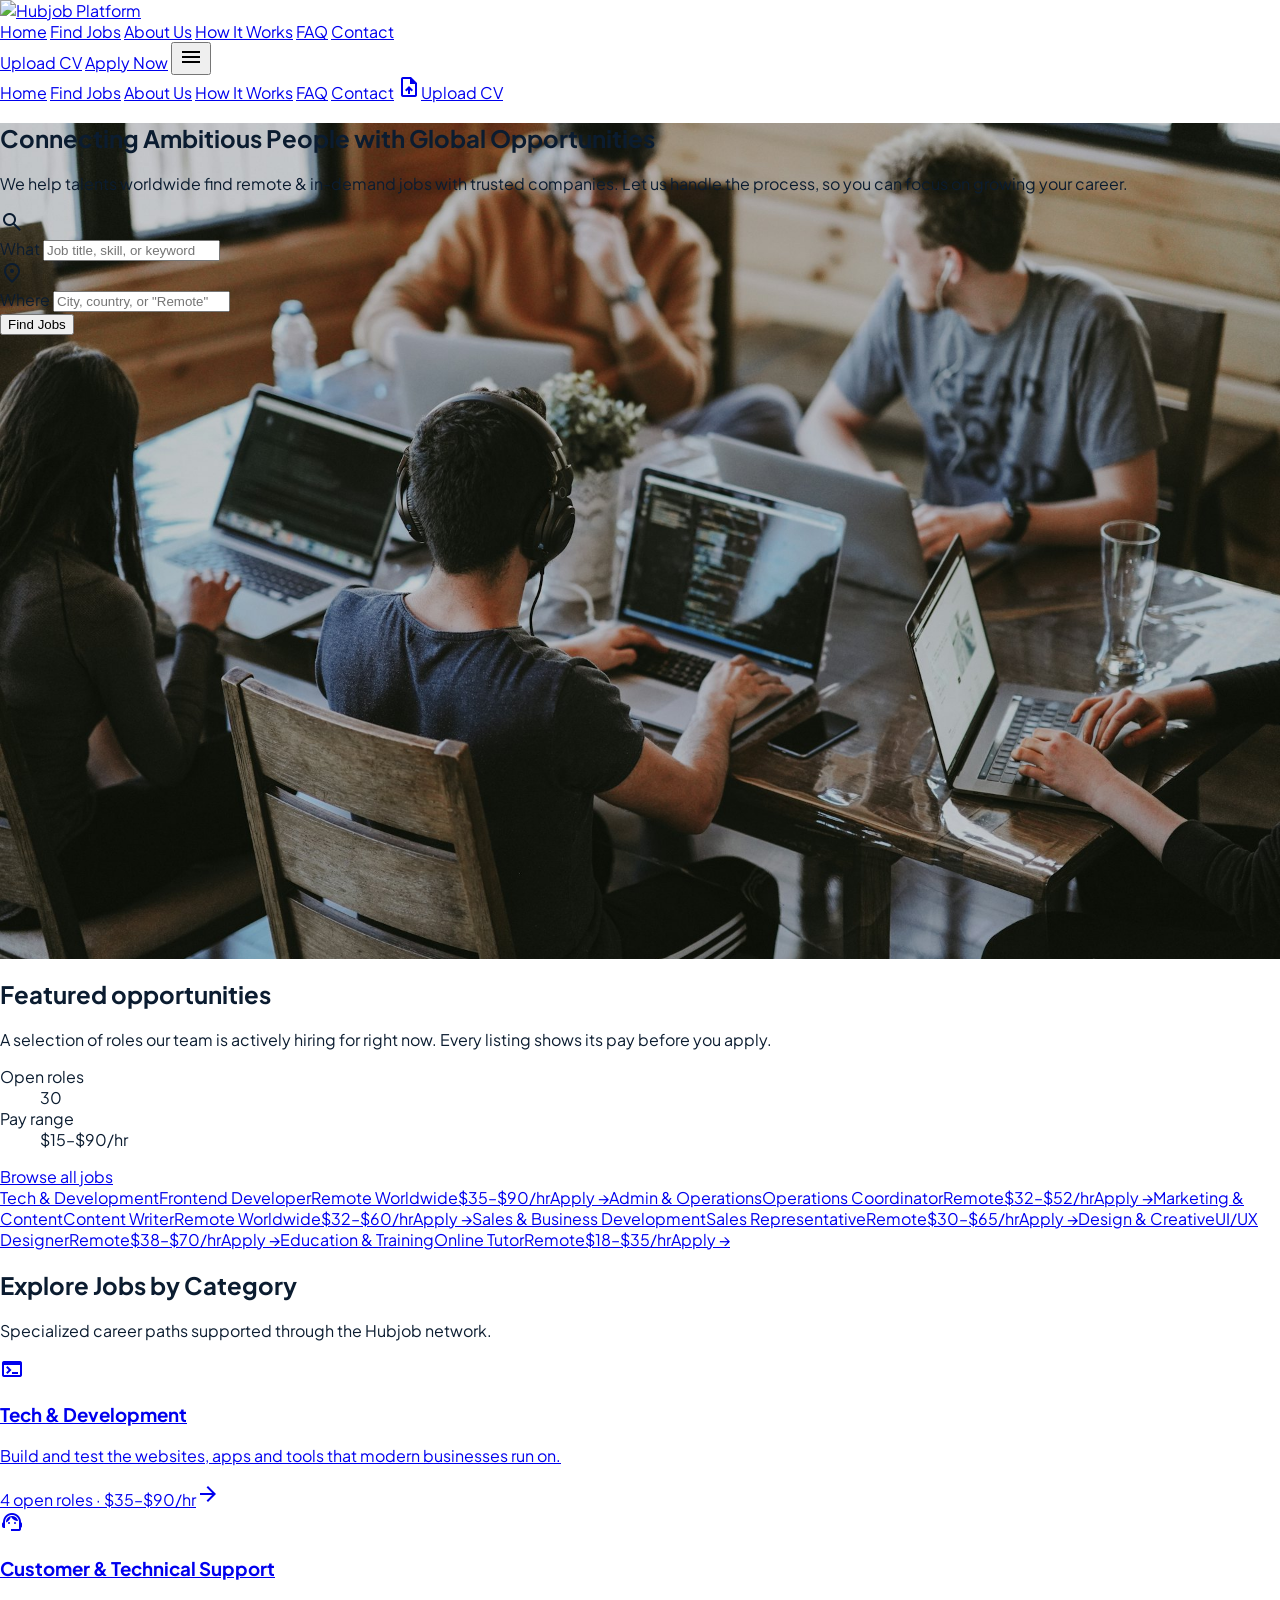
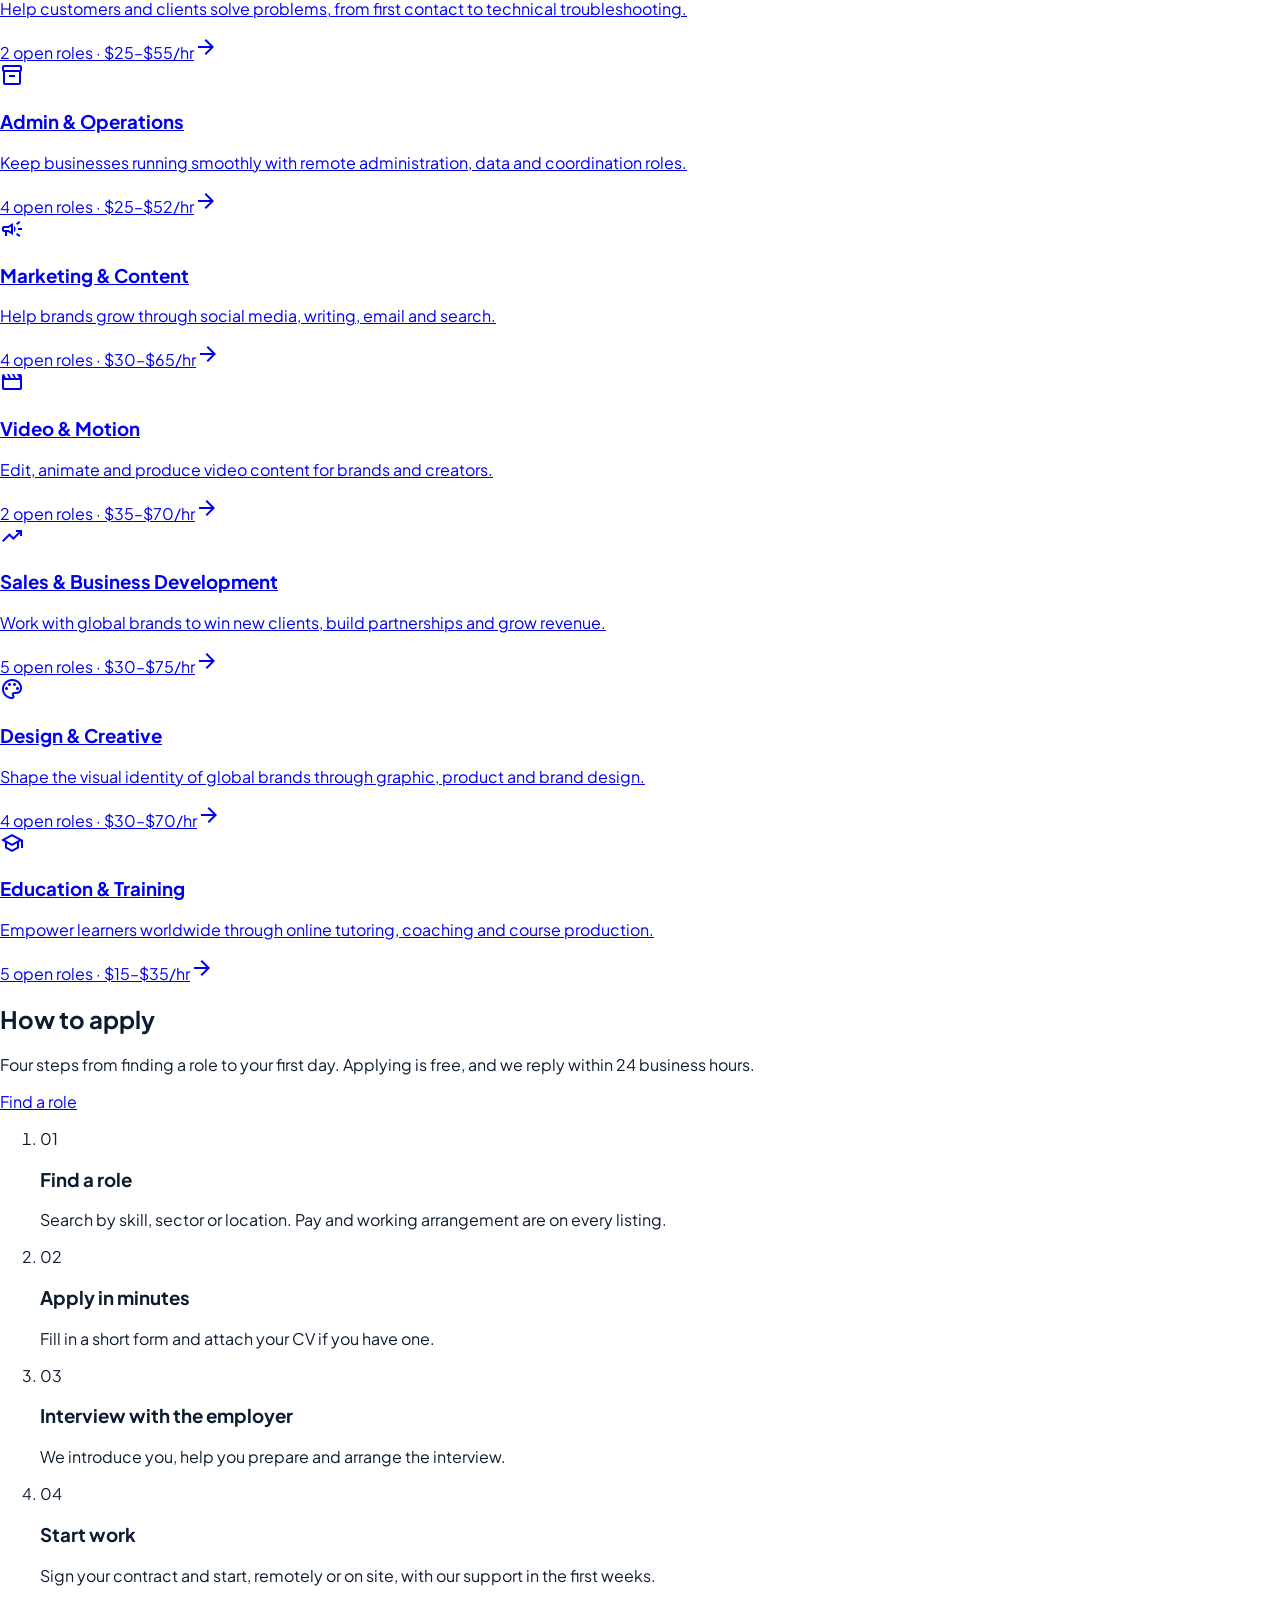
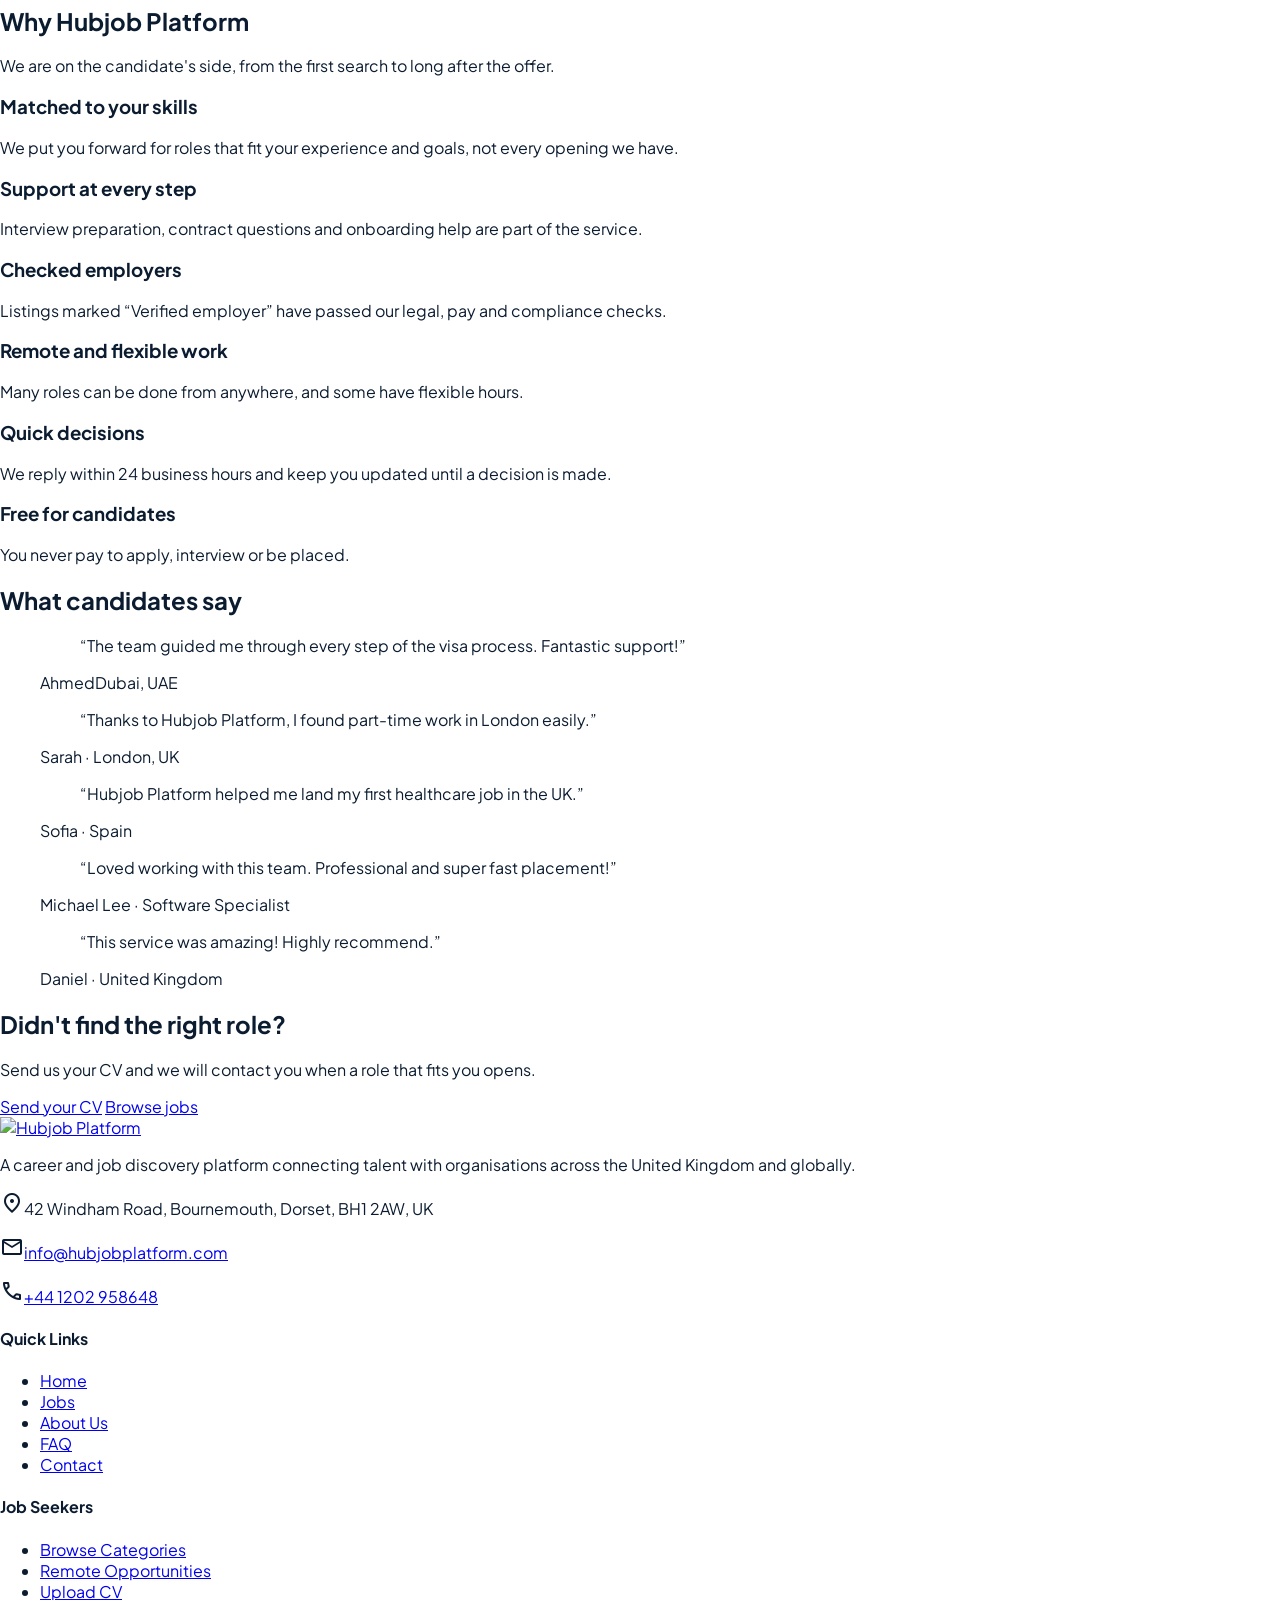
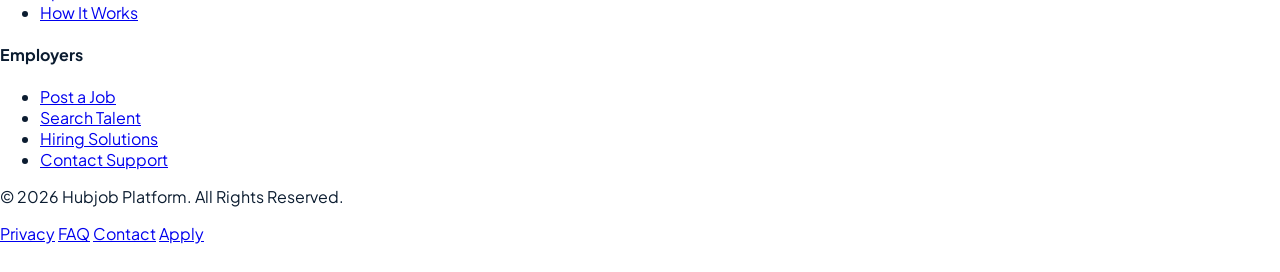
==== commit 80e9bc7c: "c" ====
--- a/index.html
+++ b/index.html
@@ -21,9 +21,9 @@
 <link crossorigin="" href="https://fonts.gstatic.com" rel="preconnect"/>
 <link href="https://fonts.googleapis.com/css2?family=Plus+Jakarta+Sans:wght@400;500;600;700;800&amp;display=swap" rel="stylesheet"/>
 <link href="https://fonts.googleapis.com/css2?family=Material+Symbols+Outlined:opsz,wght,FILL,GRAD@20..48,100..700,0..1,-50..200&amp;display=block" rel="stylesheet"/>
-<link href="assets/css/site.css?v=2" rel="stylesheet"/>
+<link href="assets/css/site.css?v=4" rel="stylesheet"/>
 <script src="https://cdn.tailwindcss.com?plugins=forms"></script>
-<script src="assets/js/tailwind-config.js"></script>
+<script src="assets/js/tailwind-config.js?v=4"></script>
 </head>
 <body class="bg-white text-text-main font-sans antialiased selection:bg-slate-200">
 
@@ -65,7 +65,7 @@
 <main class="w-full">
 
 <!-- 1. Hero: search-first, fills the screen; photo behind a navy overlay -->
-<section class="hero-fullscreen relative w-full flex items-center text-white overflow-hidden">
+<section class="hero-fullscreen relative z-20 w-full flex items-center text-white">
 <div aria-hidden="true" class="absolute inset-0 bg-[#0b1324]/80"></div>
 <div aria-hidden="true" class="absolute inset-0 bg-gradient-to-b from-[#0b1324]/40 via-transparent to-[#0b1324]/70"></div>
 <div class="relative z-10 w-full max-w-4xl mx-auto px-4 sm:px-6 py-16 text-center">
@@ -75,7 +75,8 @@
 <p class="text-base sm:text-lg text-slate-300 max-w-2xl mx-auto leading-relaxed mb-8 sm:mb-10 font-normal">
 We help talents worldwide find remote &amp; in-demand jobs with trusted companies. Let us handle the process, so you can focus on growing your career.
 </p>
-<form action="jobs.html" class="bg-white rounded-lg p-2 shadow-lg text-text-main flex flex-col md:flex-row items-stretch gap-1 md:gap-2 border border-slate-200" method="get" role="search">
+<div class="relative text-left">
+<form action="jobs.html" autocomplete="off" class="bg-white rounded-lg p-2 shadow-lg text-text-main flex flex-col md:flex-row items-stretch gap-1 md:gap-2 border border-slate-200" id="hero-search" method="get" role="search">
 <div class="flex-1 flex items-center px-3 py-2 gap-2.5">
 <span class="material-symbols-outlined text-slate-400 text-xl">search</span>
 <div class="flex flex-col text-left w-full min-w-0">
@@ -98,37 +99,37 @@
 </button>
 </div>
 </form>
+<!-- Live matches while typing (home.js) -->
+<div aria-live="polite" class="hidden absolute left-0 right-0 top-full mt-2 z-30 rounded-lg bg-white text-text-main shadow-2xl border border-slate-200 overflow-hidden" id="hero-search-results"></div>
+</div>
 </div>
 </section>
 
 <!-- 2. Featured opportunities (rendered by home.js from jobs marked "Featured" in admin) -->
-<section class="w-full py-14 md:py-20 bg-white border-b border-surface-border">
-<div class="max-w-4xl mx-auto px-4 sm:px-6">
-<div class="flex flex-col sm:flex-row sm:items-baseline justify-between mb-8 pb-4 border-b border-slate-100">
-<div>
-<h2 class="text-2xl font-bold tracking-tight text-primary">Featured Opportunities</h2>
-<p class="text-sm text-text-muted mt-1">Hand-picked roles from our current openings.</p>
-</div>
-<a class="text-sm font-medium text-secondary hover:text-secondary-hover mt-2 sm:mt-0 inline-flex items-center gap-1" href="jobs.html">Browse all jobs →</a>
-</div>
-<div id="featured-jobs">
+<section class="w-full py-16 md:py-24 bg-white">
+<div class="max-w-6xl mx-auto px-4 sm:px-6 grid grid-cols-1 lg:grid-cols-12 gap-10 lg:gap-12">
+<div class="lg:col-span-4 reveal">
+<h2 class="text-3xl md:text-4xl font-bold tracking-tight text-primary leading-tight">Featured opportunities</h2>
+<p class="mt-4 text-text-muted leading-relaxed">A selection of roles our team is actively hiring for right now. Every listing shows its pay before you apply.</p>
+<dl class="hidden mt-8 grid-cols-2 gap-6 border-t border-slate-200 pt-6" id="home-stats">
+<div><dt class="text-sm text-text-muted">Open roles</dt><dd class="mt-1 text-3xl font-extrabold text-primary" id="home-stat-roles"></dd></div>
+<div><dt class="text-sm text-text-muted">Pay range</dt><dd class="mt-1 text-3xl font-extrabold text-primary" id="home-stat-pay"></dd></div>
+</dl>
+<a class="mt-8 inline-flex items-center justify-center px-5 py-3 rounded-md bg-primary hover:bg-primary-container text-white text-sm font-semibold transition-colors" href="jobs.html">Browse all jobs</a>
+</div>
+<div class="lg:col-span-8" id="featured-jobs">
 <!-- Shown when there are no featured jobs, the data can't be loaded, or JavaScript is off. -->
-<div class="flex flex-col sm:flex-row sm:items-center justify-between gap-4 p-6 rounded-xl border border-slate-200 bg-surface-muted" id="featured-fallback">
-<div>
-<h3 class="text-base font-bold text-slate-900">Explore every open role</h3>
-<p class="text-sm text-text-muted mt-1">Browse current openings across tech, support, operations, marketing, video, sales, design and education.</p>
-</div>
-<a class="inline-flex items-center justify-center px-5 py-2.5 bg-secondary hover:bg-secondary-hover text-white text-sm font-semibold rounded-md transition-colors shrink-0" href="jobs.html">View open roles</a>
-</div>
-</div>
-<div class="mt-8 text-center sm:text-left">
-<a class="inline-flex items-center text-sm font-semibold text-slate-800 hover:text-secondary transition-colors" href="jobs.html">View all open positions <span class="ml-1.5">→</span></a>
+<div class="h-full flex flex-col justify-center gap-4 p-8 rounded-2xl border border-slate-200 bg-surface-muted" id="featured-fallback">
+<h3 class="text-lg font-bold text-primary">Explore every open role</h3>
+<p class="text-text-muted">Browse current openings across tech, support, operations, marketing, video, sales, design and education.</p>
+<a class="self-start inline-flex items-center justify-center px-5 py-2.5 bg-secondary hover:bg-secondary-hover text-white text-sm font-semibold rounded-md transition-colors" href="jobs.html">View open roles</a>
+</div>
 </div>
 </div>
 </section>
 
 <!-- 3. Explore jobs by category (home.js refreshes these from the database; the tiles below are the fallback) -->
-<section class="w-full py-14 md:py-20 bg-surface-muted border-b border-surface-border" id="categories">
+<section class="w-full py-14 md:py-20 bg-surface-muted" id="categories">
 <div class="max-w-6xl mx-auto px-4 sm:px-6">
 <div class="reveal mb-8 md:mb-10">
 <h2 class="text-2xl font-bold tracking-tight text-primary">Explore Jobs by Category</h2>
@@ -203,114 +204,116 @@
 </div>
 </section>
 
-<!-- 4. How to apply -->
-<section class="w-full py-14 md:py-20 bg-white border-b border-surface-border" id="how-it-works">
-<div class="max-w-4xl mx-auto px-4 sm:px-6">
-<div class="mb-10 md:mb-12">
-<h2 class="text-2xl font-bold tracking-tight text-primary">How To Apply</h2>
-<p class="text-sm text-text-muted mt-1">A transparent four-step hiring sequence from profile submission to placement.</p>
-</div>
-<ol class="grid grid-cols-1 sm:grid-cols-2 lg:grid-cols-4 gap-8">
-<li class="border-t-2 border-primary pt-4">
-<span class="text-xs font-mono font-bold text-slate-500 uppercase tracking-widest">01</span>
-<h3 class="text-base font-bold text-slate-900 mt-2 mb-1.5">Browse Open Roles</h3>
-<p class="text-sm text-text-muted leading-relaxed">Find full-time or remote jobs that match your goals.</p>
+<!-- 4. How to apply: intro on the left, the four steps as a 2x2 grid on the right -->
+<section class="w-full py-16 md:py-24 bg-white" id="how-it-works">
+<div class="max-w-6xl mx-auto px-4 sm:px-6 grid grid-cols-1 lg:grid-cols-12 gap-10 lg:gap-16">
+<div class="lg:col-span-4 reveal">
+<h2 class="text-3xl md:text-4xl font-bold tracking-tight text-primary leading-tight">How to apply</h2>
+<p class="mt-4 text-text-muted leading-relaxed">Four steps from finding a role to your first day. Applying is free, and we reply within <span data-setting="response_time">24 business hours</span>.</p>
+<a class="mt-8 inline-flex items-center justify-center px-5 py-3 rounded-md bg-secondary hover:bg-secondary-hover text-white text-sm font-semibold transition-colors" href="jobs.html">Find a role</a>
+</div>
+<ol class="lg:col-span-8 grid grid-cols-1 sm:grid-cols-2 gap-px overflow-hidden rounded-2xl border border-slate-200 bg-slate-200">
+<li class="reveal bg-white p-7 md:p-8">
+<span class="block text-4xl font-extrabold text-slate-200">01</span>
+<h3 class="mt-4 text-lg font-bold text-primary">Find a role</h3>
+<p class="mt-2 text-text-muted leading-relaxed">Search by skill, sector or location. Pay and working arrangement are on every listing.</p>
 </li>
-<li class="border-t-2 border-slate-300 pt-4">
-<span class="text-xs font-mono font-bold text-slate-500 uppercase tracking-widest">02</span>
-<h3 class="text-base font-bold text-slate-900 mt-2 mb-1.5">Submit Your Application</h3>
-<p class="text-sm text-text-muted leading-relaxed">Upload your CV and fill the quick form to get started.</p>
+<li class="reveal bg-white p-7 md:p-8" style="--reveal-delay:80ms">
+<span class="block text-4xl font-extrabold text-slate-200">02</span>
+<h3 class="mt-4 text-lg font-bold text-primary">Apply in minutes</h3>
+<p class="mt-2 text-text-muted leading-relaxed">Fill in a short form and attach your CV if you have one.</p>
 </li>
-<li class="border-t-2 border-slate-300 pt-4">
-<span class="text-xs font-mono font-bold text-slate-500 uppercase tracking-widest">03</span>
-<h3 class="text-base font-bold text-slate-900 mt-2 mb-1.5">Attend the Interview</h3>
-<p class="text-sm text-text-muted leading-relaxed">Meet with global employers and present your best self.</p>
+<li class="reveal bg-white p-7 md:p-8" style="--reveal-delay:160ms">
+<span class="block text-4xl font-extrabold text-slate-200">03</span>
+<h3 class="mt-4 text-lg font-bold text-primary">Interview with the employer</h3>
+<p class="mt-2 text-text-muted leading-relaxed">We introduce you, help you prepare and arrange the interview.</p>
 </li>
-<li class="border-t-2 border-slate-300 pt-4">
-<span class="text-xs font-mono font-bold text-slate-500 uppercase tracking-widest">04</span>
-<h3 class="text-base font-bold text-slate-900 mt-2 mb-1.5">Start Working Remotely</h3>
-<p class="text-sm text-text-muted leading-relaxed">Join trusted companies and work from anywhere in the world.</p>
+<li class="reveal bg-white p-7 md:p-8" style="--reveal-delay:240ms">
+<span class="block text-4xl font-extrabold text-slate-200">04</span>
+<h3 class="mt-4 text-lg font-bold text-primary">Start work</h3>
+<p class="mt-2 text-text-muted leading-relaxed">Sign your contract and start, remotely or on site, with our support in the first weeks.</p>
 </li>
 </ol>
 </div>
 </section>
 
-<!-- 5. Why Hubjob Platform -->
-<section class="w-full py-14 md:py-20 bg-surface-muted border-b border-surface-border" id="why-hubjob">
-<div class="max-w-4xl mx-auto px-4 sm:px-6">
-<div class="mb-10 md:mb-12">
-<h2 class="text-2xl font-bold tracking-tight text-primary">Why Hubjob Platform</h2>
-<p class="text-sm text-text-muted mt-1">Our platform standards designed to support candidates throughout their career lifecycle.</p>
-</div>
-<div class="grid grid-cols-1 sm:grid-cols-2 lg:grid-cols-3 gap-x-10 gap-y-8 md:gap-y-10">
-<div>
-<h3 class="text-base font-bold text-slate-900 mb-2">Personalized Job Matching</h3>
-<p class="text-sm text-text-muted leading-relaxed">We match your skills, experience, and goals with employers worldwide.</p>
-</div>
-<div>
-<h3 class="text-base font-bold text-slate-900 mb-2">End-to-End Career Support</h3>
-<p class="text-sm text-text-muted leading-relaxed">From interview prep to onboarding, we help you every step of the way.</p>
-</div>
-<div>
-<h3 class="text-base font-bold text-slate-900 mb-2">Employer Checks</h3>
-<p class="text-sm text-text-muted leading-relaxed">Listings marked “Verified employer” have passed our legal, pay and compliance checks.</p>
-</div>
-<div>
-<h3 class="text-base font-bold text-slate-900 mb-2">Remote-First Opportunities</h3>
-<p class="text-sm text-text-muted leading-relaxed">Find flexible jobs designed for remote work.</p>
-</div>
-<div>
-<h3 class="text-base font-bold text-slate-900 mb-2">Fast Hiring Process</h3>
-<p class="text-sm text-text-muted leading-relaxed">Get matched quickly and start your new role in days.</p>
-</div>
-<div>
-<h3 class="text-base font-bold text-slate-900 mb-2">Continuous Growth Support</h3>
-<p class="text-sm text-text-muted leading-relaxed">We provide ongoing advice, training, and growth tools.</p>
-</div>
-</div>
-</div>
-</section>
-
-<!-- 6. Testimonials -->
-<section class="w-full py-14 md:py-20 bg-white border-b border-surface-border" id="testimonials">
-<div class="max-w-4xl mx-auto px-4 sm:px-6">
-<div class="mb-8 md:mb-10">
-<h2 class="text-2xl font-bold tracking-tight text-primary">Candidate Experiences</h2>
-<p class="text-sm text-text-muted mt-1">Direct feedback from professionals placed through the network.</p>
-</div>
-<figure class="pb-10 mb-10 border-b border-slate-200">
-<blockquote class="text-xl sm:text-2xl font-medium text-slate-900 leading-snug">“The team guided me through every step of the visa process. Fantastic support!”</blockquote>
-<figcaption class="mt-4 text-sm"><span class="font-bold text-slate-900">Ahmed</span><span class="text-text-muted"> — Dubai, UAE</span></figcaption>
-</figure>
-<div class="grid grid-cols-1 sm:grid-cols-2 lg:grid-cols-4 gap-8">
-<figure>
-<blockquote class="text-sm text-slate-800 leading-relaxed italic">“This service was amazing! Highly recommend.”</blockquote>
-<figcaption class="mt-3 text-xs"><span class="font-bold text-slate-900">Daniel</span><span class="block text-text-muted">United Kingdom</span></figcaption>
-</figure>
-<figure>
-<blockquote class="text-sm text-slate-800 leading-relaxed italic">“Thanks to Hubjob Platform, I found part-time work in London easily.”</blockquote>
-<figcaption class="mt-3 text-xs"><span class="font-bold text-slate-900">Sarah</span><span class="block text-text-muted">London, UK</span></figcaption>
-</figure>
-<figure>
-<blockquote class="text-sm text-slate-800 leading-relaxed italic">“Loved working with this team. Professional and super fast placement!”</blockquote>
-<figcaption class="mt-3 text-xs"><span class="font-bold text-slate-900">Michael Lee</span><span class="block text-text-muted">Software Specialist</span></figcaption>
-</figure>
-<figure>
-<blockquote class="text-sm text-slate-800 leading-relaxed italic">“Hubjob Platform helped me land my first healthcare job in the UK.”</blockquote>
-<figcaption class="mt-3 text-xs"><span class="font-bold text-slate-900">Sofia</span><span class="block text-text-muted">Spain</span></figcaption>
-</figure>
+<!-- 5. Why Hubjob Platform: dark band, heading left, six points right -->
+<section class="w-full py-16 md:py-24 bg-primary text-white" id="why-hubjob">
+<div class="max-w-6xl mx-auto px-4 sm:px-6 grid grid-cols-1 lg:grid-cols-12 gap-10 lg:gap-16">
+<div class="lg:col-span-4 reveal">
+<h2 class="text-3xl md:text-4xl font-bold tracking-tight leading-tight">Why Hubjob Platform</h2>
+<p class="mt-4 text-slate-300 leading-relaxed">We are on the candidate's side, from the first search to long after the offer.</p>
+</div>
+<div class="lg:col-span-8 grid grid-cols-1 sm:grid-cols-2 gap-x-10 gap-y-10">
+<div class="reveal border-t border-white/20 pt-5">
+<h3 class="font-bold text-lg">Matched to your skills</h3>
+<p class="mt-2 text-slate-300 leading-relaxed">We put you forward for roles that fit your experience and goals, not every opening we have.</p>
+</div>
+<div class="reveal border-t border-white/20 pt-5" style="--reveal-delay:80ms">
+<h3 class="font-bold text-lg">Support at every step</h3>
+<p class="mt-2 text-slate-300 leading-relaxed">Interview preparation, contract questions and onboarding help are part of the service.</p>
+</div>
+<div class="reveal border-t border-white/20 pt-5">
+<h3 class="font-bold text-lg">Checked employers</h3>
+<p class="mt-2 text-slate-300 leading-relaxed">Listings marked “Verified employer” have passed our legal, pay and compliance checks.</p>
+</div>
+<div class="reveal border-t border-white/20 pt-5" style="--reveal-delay:80ms">
+<h3 class="font-bold text-lg">Remote and flexible work</h3>
+<p class="mt-2 text-slate-300 leading-relaxed">Many roles can be done from anywhere, and some have flexible hours.</p>
+</div>
+<div class="reveal border-t border-white/20 pt-5">
+<h3 class="font-bold text-lg">Quick decisions</h3>
+<p class="mt-2 text-slate-300 leading-relaxed">We reply within <span data-setting="response_time">24 business hours</span> and keep you updated until a decision is made.</p>
+</div>
+<div class="reveal border-t border-white/20 pt-5" style="--reveal-delay:80ms">
+<h3 class="font-bold text-lg">Free for candidates</h3>
+<p class="mt-2 text-slate-300 leading-relaxed">You never pay to apply, interview or be placed.</p>
+</div>
+</div>
+</div>
+</section>
+
+<!-- 6. Testimonials: one large quote, four short ones beside it -->
+<section class="w-full py-16 md:py-24 bg-white" id="testimonials">
+<div class="max-w-6xl mx-auto px-4 sm:px-6">
+<h2 class="reveal text-3xl md:text-4xl font-bold tracking-tight text-primary leading-tight">What candidates say</h2>
+<div class="mt-10 md:mt-14 grid grid-cols-1 lg:grid-cols-12 gap-8 lg:gap-12">
+<figure class="reveal lg:col-span-5 flex flex-col justify-between rounded-2xl bg-surface-muted p-8 md:p-10">
+<blockquote class="text-2xl md:text-3xl font-semibold text-primary leading-snug">“The team guided me through every step of the visa process. Fantastic support!”</blockquote>
+<figcaption class="mt-8 text-sm"><span class="block font-bold text-primary">Ahmed</span><span class="text-text-muted">Dubai, UAE</span></figcaption>
+</figure>
+<div class="lg:col-span-7 grid grid-cols-1 sm:grid-cols-2 gap-x-10 gap-y-10 content-center">
+<figure class="reveal border-t border-slate-200 pt-5">
+<blockquote class="text-text-main leading-relaxed">“Thanks to Hubjob Platform, I found part-time work in London easily.”</blockquote>
+<figcaption class="mt-4 text-sm"><span class="font-bold text-primary">Sarah</span><span class="text-text-muted"> · London, UK</span></figcaption>
+</figure>
+<figure class="reveal border-t border-slate-200 pt-5" style="--reveal-delay:80ms">
+<blockquote class="text-text-main leading-relaxed">“Hubjob Platform helped me land my first healthcare job in the UK.”</blockquote>
+<figcaption class="mt-4 text-sm"><span class="font-bold text-primary">Sofia</span><span class="text-text-muted"> · Spain</span></figcaption>
+</figure>
+<figure class="reveal border-t border-slate-200 pt-5">
+<blockquote class="text-text-main leading-relaxed">“Loved working with this team. Professional and super fast placement!”</blockquote>
+<figcaption class="mt-4 text-sm"><span class="font-bold text-primary">Michael Lee</span><span class="text-text-muted"> · Software Specialist</span></figcaption>
+</figure>
+<figure class="reveal border-t border-slate-200 pt-5" style="--reveal-delay:80ms">
+<blockquote class="text-text-main leading-relaxed">“This service was amazing! Highly recommend.”</blockquote>
+<figcaption class="mt-4 text-sm"><span class="font-bold text-primary">Daniel</span><span class="text-text-muted"> · United Kingdom</span></figcaption>
+</figure>
+</div>
 </div>
 </div>
 </section>
 
 <!-- 7. Closing CTA -->
-<section class="w-full py-14 md:py-20 bg-surface-muted" id="cv-upload">
-<div class="max-w-2xl mx-auto px-4 sm:px-6 text-center">
-<h2 class="text-2xl sm:text-3xl font-bold tracking-tight text-primary mb-3">Ready to take the next step in your career?</h2>
-<p class="text-sm sm:text-base text-text-muted mb-8 leading-relaxed">Submit your CV today to be considered for open positions across top international companies.</p>
-<div class="flex flex-col sm:flex-row items-center justify-center gap-3">
-<a class="w-full sm:w-auto inline-flex items-center justify-center px-6 py-3 sm:py-2.5 bg-secondary hover:bg-secondary-hover text-white text-sm font-semibold rounded-md transition-colors" href="apply.html">Submit Your CV</a>
-<a class="w-full sm:w-auto inline-flex items-center justify-center px-6 py-3 sm:py-2.5 bg-white border border-slate-300 hover:border-slate-400 text-slate-800 text-sm font-semibold rounded-md transition-colors" href="jobs.html">Browse Jobs</a>
+<section class="w-full border-t border-slate-200 bg-surface-muted py-16 md:py-20" id="cv-upload">
+<div class="max-w-6xl mx-auto px-4 sm:px-6 flex flex-col md:flex-row md:items-center justify-between gap-8">
+<div class="max-w-xl">
+<h2 class="text-3xl md:text-4xl font-bold tracking-tight text-primary leading-tight">Didn't find the right role?</h2>
+<p class="mt-3 text-text-muted leading-relaxed">Send us your CV and we will contact you when a role that fits you opens.</p>
+</div>
+<div class="flex flex-col sm:flex-row gap-3 shrink-0">
+<a class="inline-flex items-center justify-center px-6 py-3 rounded-md bg-secondary hover:bg-secondary-hover text-white text-sm font-semibold transition-colors" href="apply.html">Send your CV</a>
+<a class="inline-flex items-center justify-center px-6 py-3 rounded-md border border-slate-300 bg-white hover:border-primary text-primary text-sm font-semibold transition-colors" href="jobs.html">Browse jobs</a>
 </div>
 </div>
 </section>
@@ -377,8 +380,8 @@
 <span class="hidden sm:inline">Submit Your Details with CV</span>
 </a>
 
-<script src="assets/js/site.js?v=2"></script>
-<script src="assets/js/settings.js?v=2"></script>
-<script src="assets/js/home.js?v=2"></script>
+<script src="assets/js/site.js?v=4"></script>
+<script src="assets/js/settings.js?v=4"></script>
+<script src="assets/js/home.js?v=4"></script>
 </body>
 </html>
--- a/assets/css/site.css
+++ b/assets/css/site.css
@@ -55,6 +55,14 @@
     transform: none;
     transition: none;
   }
+}
+
+/* FAQ accordion: the +/× icon replaces the browser's disclosure triangle */
+.faq-item > summary {
+  list-style: none;
+}
+.faq-item > summary::-webkit-details-marker {
+  display: none;
 }
 
 /* ===== Floating apply button ===== */
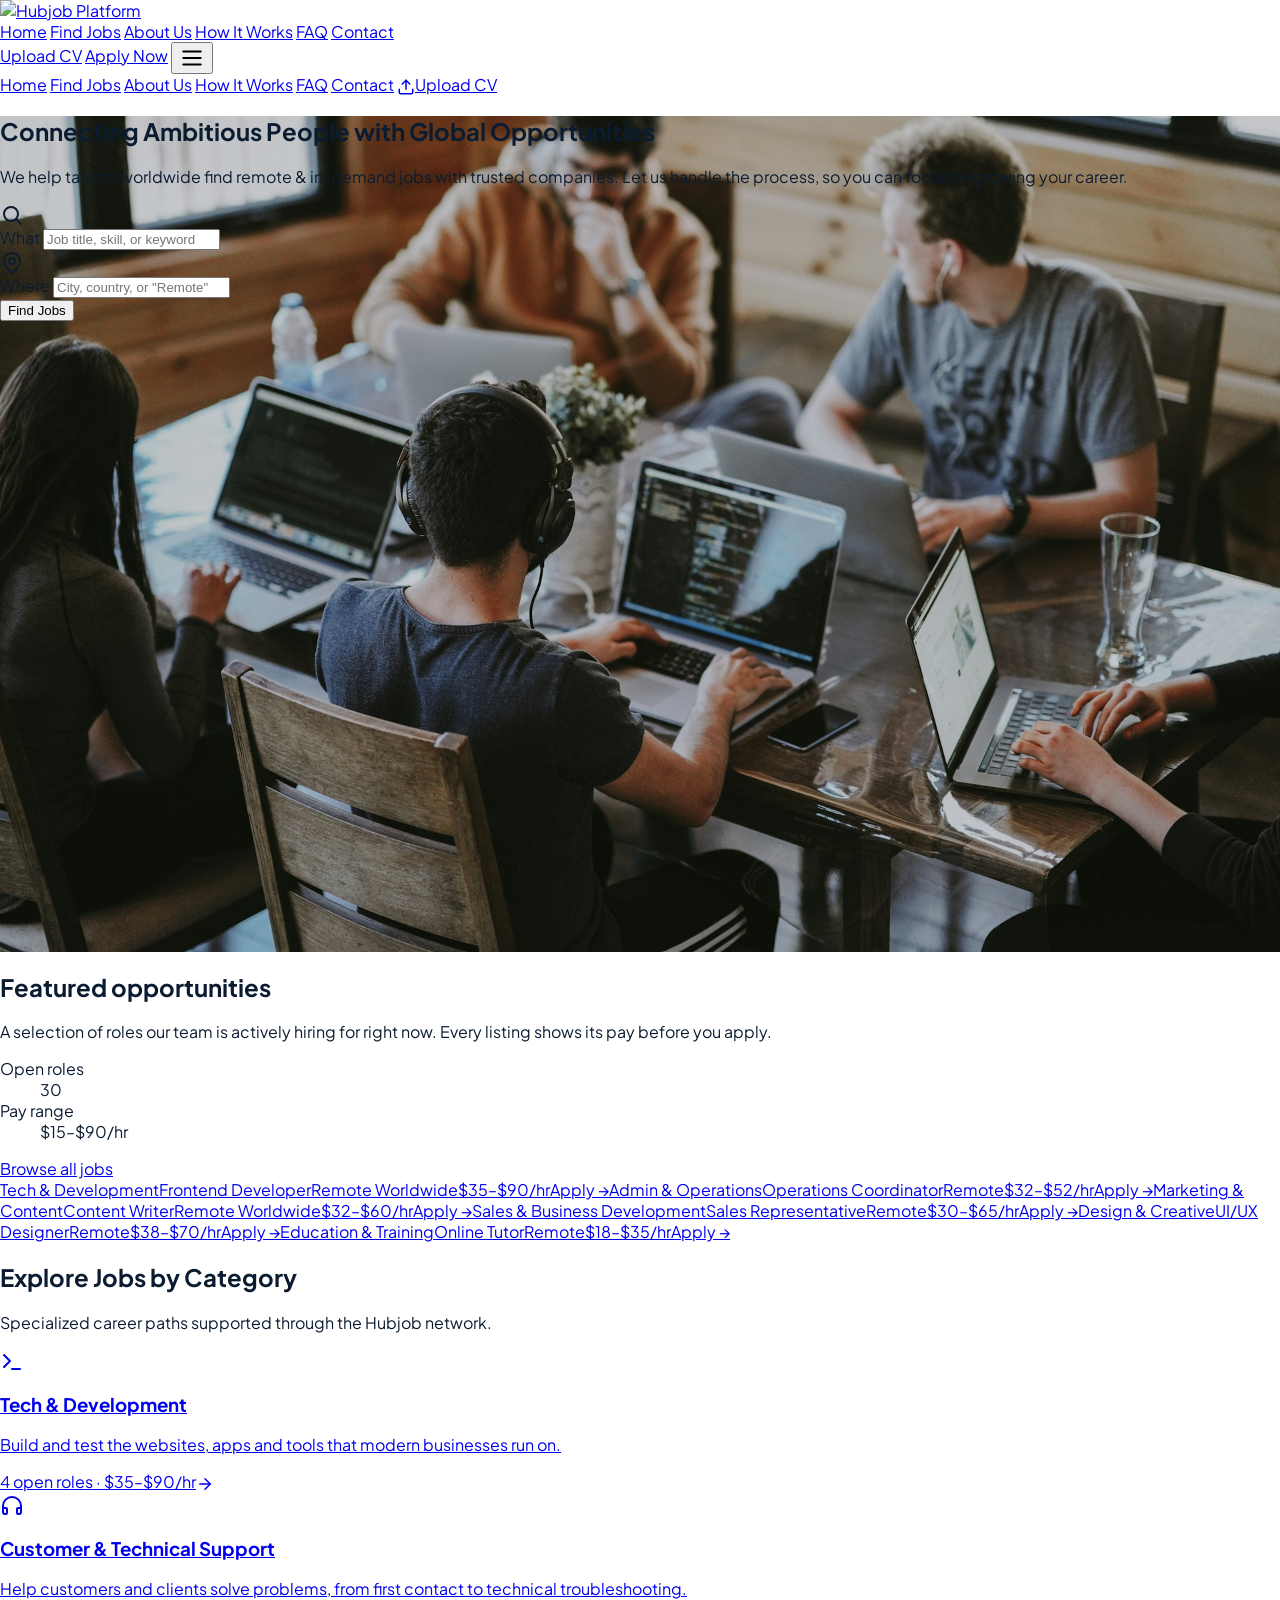
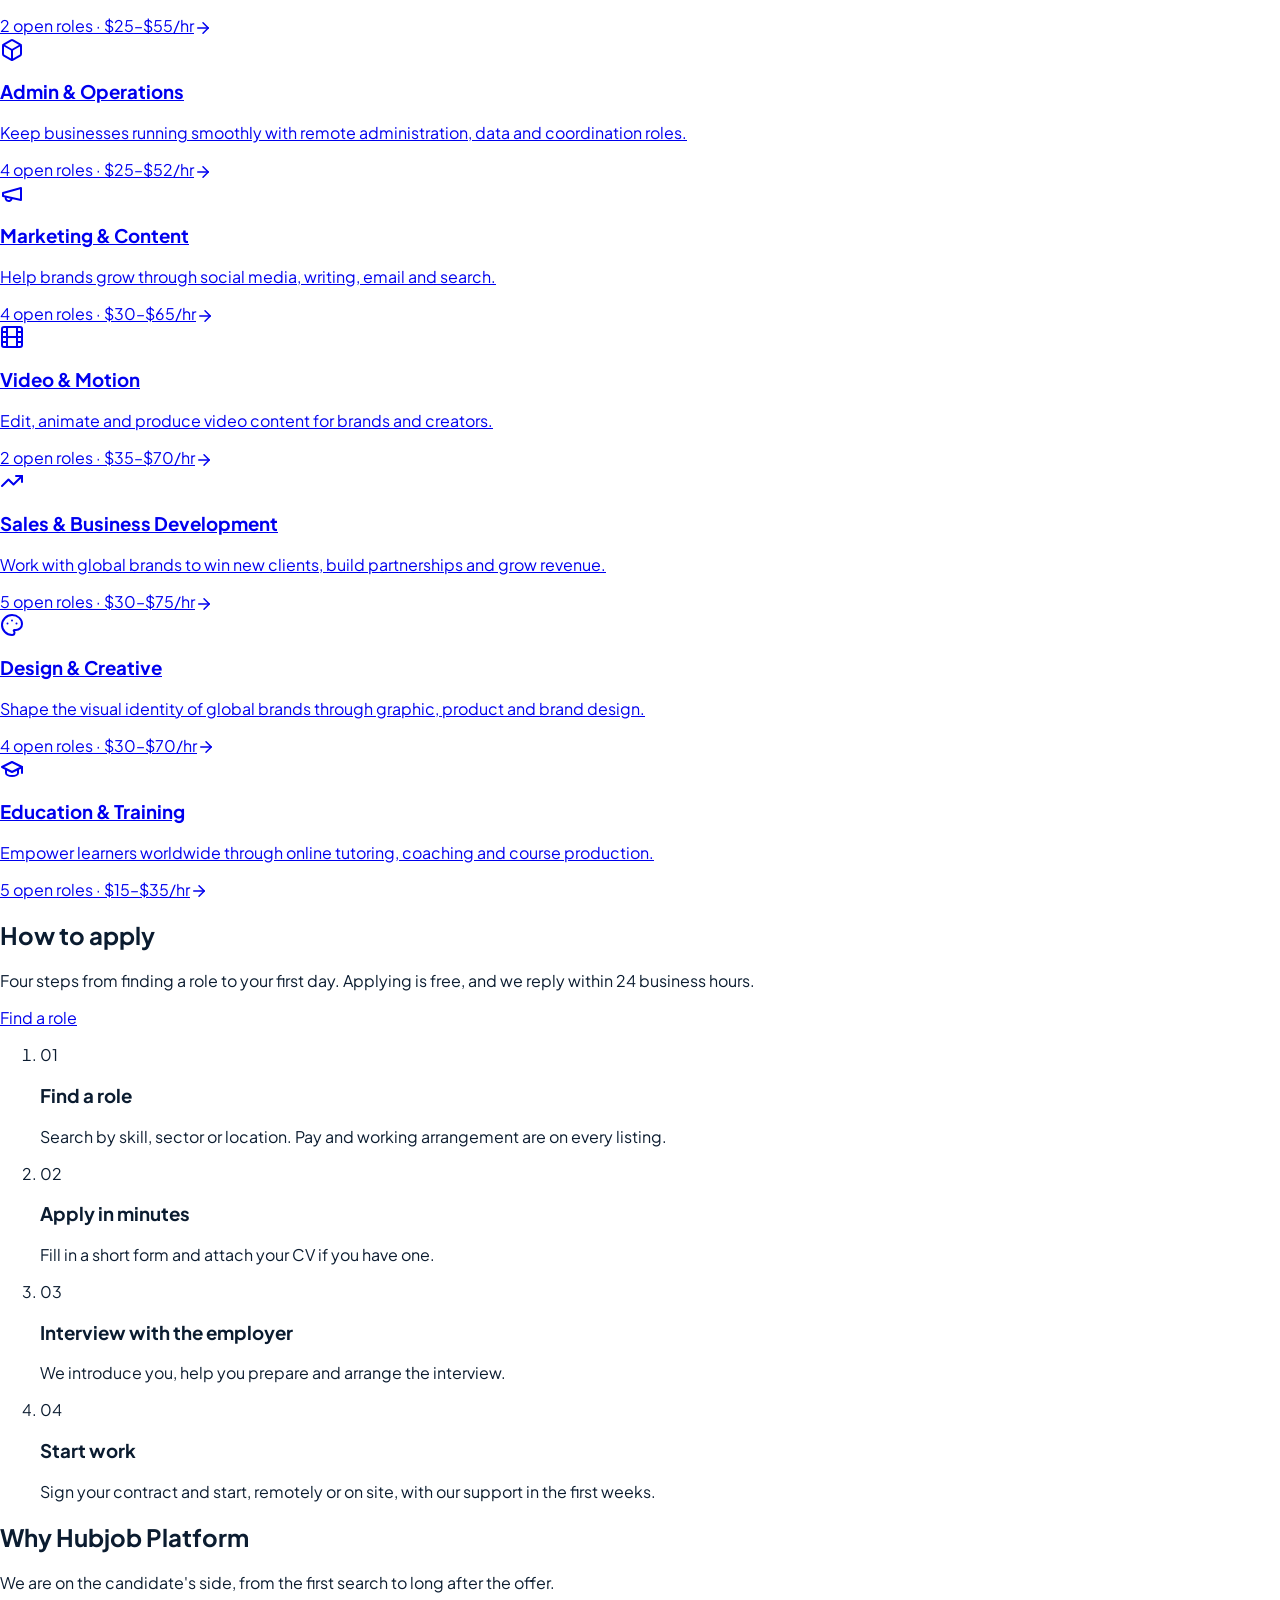
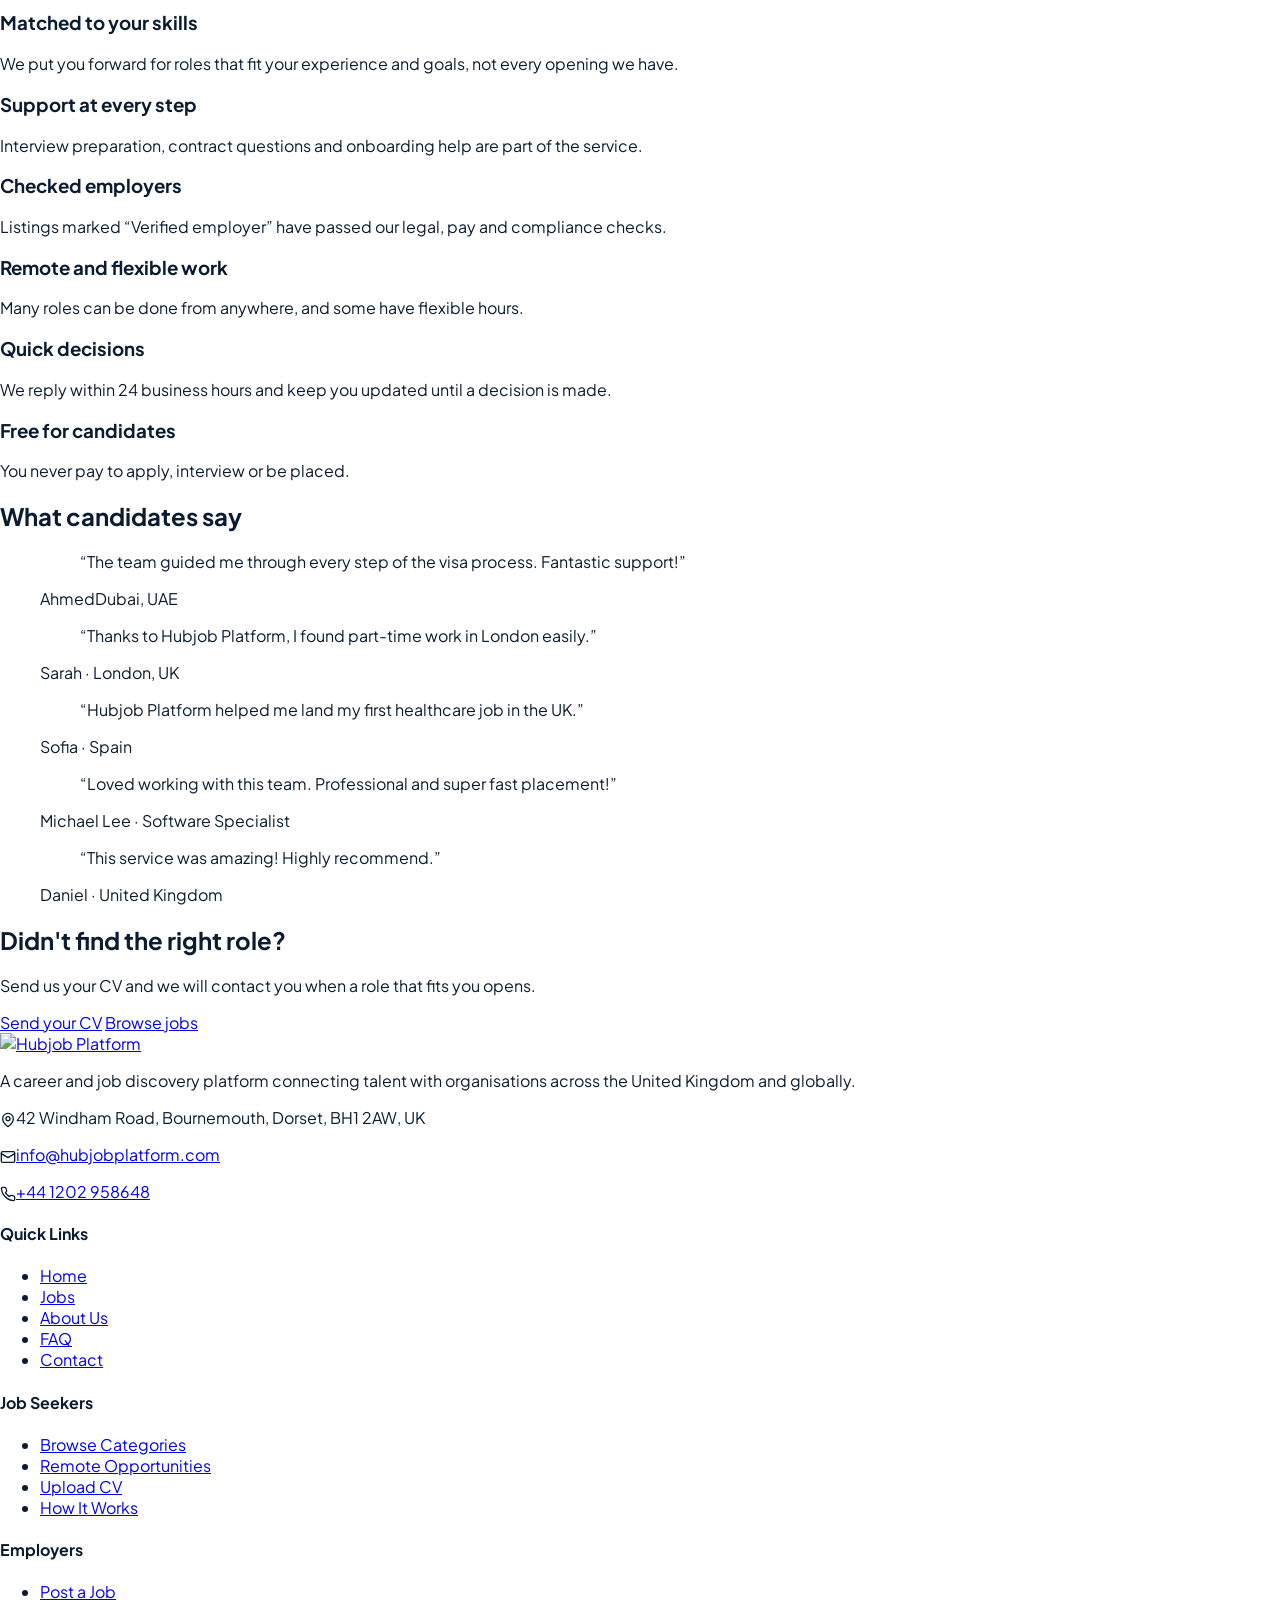
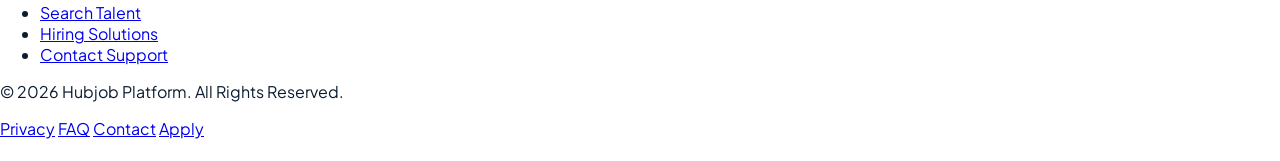
==== commit 7bf5def9: "g" ====
--- a/index.html
+++ b/index.html
@@ -20,10 +20,9 @@
 <link href="https://fonts.googleapis.com" rel="preconnect"/>
 <link crossorigin="" href="https://fonts.gstatic.com" rel="preconnect"/>
 <link href="https://fonts.googleapis.com/css2?family=Plus+Jakarta+Sans:wght@400;500;600;700;800&amp;display=swap" rel="stylesheet"/>
-<link href="https://fonts.googleapis.com/css2?family=Material+Symbols+Outlined:opsz,wght,FILL,GRAD@20..48,100..700,0..1,-50..200&amp;display=block" rel="stylesheet"/>
-<link href="assets/css/site.css?v=4" rel="stylesheet"/>
+<link href="assets/css/site.css?v=5" rel="stylesheet"/>
 <script src="https://cdn.tailwindcss.com?plugins=forms"></script>
-<script src="assets/js/tailwind-config.js?v=4"></script>
+<script src="assets/js/tailwind-config.js?v=5"></script>
 </head>
 <body class="bg-white text-text-main font-sans antialiased selection:bg-slate-200">
 
@@ -45,7 +44,7 @@
 <a class="hidden sm:inline-flex text-[14px] font-medium text-slate-700 hover:text-primary px-3 py-1.5 transition-colors" href="apply.html">Upload CV</a>
 <a class="inline-flex items-center justify-center text-[13px] font-semibold text-white bg-secondary hover:bg-secondary-hover px-4 py-2 rounded-md transition-colors shadow-sm" href="apply.html">Apply Now</a>
 <button aria-controls="mobile-menu" aria-expanded="false" aria-label="Open menu" class="md:hidden inline-flex items-center justify-center w-10 h-10 -mr-2 rounded-md text-primary hover:bg-slate-100 transition-colors" id="mobile-menu-toggle" type="button">
-<span class="material-symbols-outlined text-[26px]">menu</span>
+<svg class="hj-icon" width="26" height="26" viewBox="0 0 24 24" fill="none" stroke="currentColor" stroke-width="2" stroke-linecap="round" stroke-linejoin="round" aria-hidden="true" focusable="false"><path d="M4 6h16M4 12h16M4 18h16"/></svg>
 </button>
 </div>
 </div>
@@ -57,7 +56,7 @@
 <a class="py-3 border-b border-slate-100 text-slate-700 hover:text-primary" href="index.html#how-it-works">How It Works</a>
 <a class="py-3 border-b border-slate-100 text-slate-700 hover:text-primary" href="faq.html">FAQ</a>
 <a class="py-3 text-slate-700 hover:text-primary" href="contact.html">Contact</a>
-<a class="sm:hidden my-3 inline-flex items-center justify-center gap-2 rounded-md border border-slate-300 px-4 py-2.5 text-sm font-semibold text-primary" href="apply.html"><span class="material-symbols-outlined text-[18px]">upload_file</span>Upload CV</a>
+<a class="sm:hidden my-3 inline-flex items-center justify-center gap-2 rounded-md border border-slate-300 px-4 py-2.5 text-sm font-semibold text-primary" href="apply.html"><svg class="hj-icon" width="18" height="18" viewBox="0 0 24 24" fill="none" stroke="currentColor" stroke-width="2" stroke-linecap="round" stroke-linejoin="round" aria-hidden="true" focusable="false"><path d="M21 15v4a2 2 0 0 1-2 2H5a2 2 0 0 1-2-2v-4"/><path d="m17 8-5-5-5 5"/><path d="M12 3v12"/></svg>Upload CV</a>
 </nav>
 </div>
 </header>
@@ -78,7 +77,7 @@
 <div class="relative text-left">
 <form action="jobs.html" autocomplete="off" class="bg-white rounded-lg p-2 shadow-lg text-text-main flex flex-col md:flex-row items-stretch gap-1 md:gap-2 border border-slate-200" id="hero-search" method="get" role="search">
 <div class="flex-1 flex items-center px-3 py-2 gap-2.5">
-<span class="material-symbols-outlined text-slate-400 text-xl">search</span>
+<svg class="hj-icon text-slate-400 text-xl" width="24" height="24" viewBox="0 0 24 24" fill="none" stroke="currentColor" stroke-width="2" stroke-linecap="round" stroke-linejoin="round" aria-hidden="true" focusable="false"><circle cx="11" cy="11" r="7"/><path d="m21 21-4.3-4.3"/></svg>
 <div class="flex flex-col text-left w-full min-w-0">
 <label class="text-[11px] font-bold text-slate-500 uppercase tracking-wider" for="search-what">What</label>
 <input class="w-full p-0 border-0 bg-transparent text-sm text-slate-900 placeholder:text-slate-400 focus:ring-0 leading-normal" id="search-what" name="q" placeholder="Job title, skill, or keyword" type="text"/>
@@ -87,7 +86,7 @@
 <div class="md:hidden h-px mx-3 bg-slate-200"></div>
 <div class="hidden md:block w-px self-stretch bg-slate-200 my-1"></div>
 <div class="flex-1 flex items-center px-3 py-2 gap-2.5">
-<span class="material-symbols-outlined text-slate-400 text-xl">location_on</span>
+<svg class="hj-icon text-slate-400 text-xl" width="24" height="24" viewBox="0 0 24 24" fill="none" stroke="currentColor" stroke-width="2" stroke-linecap="round" stroke-linejoin="round" aria-hidden="true" focusable="false"><path d="M20 10c0 6-8 12-8 12s-8-6-8-12a8 8 0 0 1 16 0Z"/><circle cx="12" cy="10" r="3"/></svg>
 <div class="flex flex-col text-left w-full min-w-0">
 <label class="text-[11px] font-bold text-slate-500 uppercase tracking-wider" for="search-where">Where</label>
 <input class="w-full p-0 border-0 bg-transparent text-sm text-slate-900 placeholder:text-slate-400 focus:ring-0 leading-normal" id="search-where" name="loc" placeholder='City, country, or "Remote"' type="text"/>
@@ -138,66 +137,66 @@
 <div class="grid grid-cols-1 sm:grid-cols-2 lg:grid-cols-4 auto-rows-fr gap-5" id="category-tiles">
 <div class="reveal h-full" style="--reveal-delay:0ms">
 <a class="group flex h-full flex-col rounded-xl border border-slate-200 bg-white p-6 shadow-sm transition-all duration-200 hover:border-secondary/40 hover:shadow-lg" href="jobs.html?category=tech">
-<span class="mb-4 inline-flex h-11 w-11 items-center justify-center rounded-lg bg-primary/5 text-primary transition-colors group-hover:bg-secondary group-hover:text-white"><span class="material-symbols-outlined text-[24px]">terminal</span></span>
+<span class="mb-4 inline-flex h-11 w-11 items-center justify-center rounded-lg bg-primary/5 text-primary transition-colors group-hover:bg-secondary group-hover:text-white"><svg class="hj-icon" width="24" height="24" viewBox="0 0 24 24" fill="none" stroke="currentColor" stroke-width="2" stroke-linecap="round" stroke-linejoin="round" aria-hidden="true" focusable="false"><path d="m4 17 6-6-6-6"/><path d="M12 19h8"/></svg></span>
 <h3 class="text-base font-bold text-slate-900 transition-colors group-hover:text-secondary">Tech &amp; Development</h3>
 <p class="mt-2 text-sm leading-relaxed text-text-muted">Build and test the websites, apps and tools that modern businesses run on.</p>
-<span class="mt-auto pt-5 inline-flex items-center gap-1 text-sm font-semibold text-secondary">View roles <span class="material-symbols-outlined text-[18px] transition-transform group-hover:translate-x-1">arrow_forward</span></span>
+<span class="mt-auto pt-5 inline-flex items-center gap-1 text-sm font-semibold text-secondary">View roles <svg class="hj-icon transition-transform group-hover:translate-x-1" width="18" height="18" viewBox="0 0 24 24" fill="none" stroke="currentColor" stroke-width="2" stroke-linecap="round" stroke-linejoin="round" aria-hidden="true" focusable="false"><path d="M5 12h14"/><path d="m12 5 7 7-7 7"/></svg></span>
 </a>
 </div>
 <div class="reveal h-full" style="--reveal-delay:80ms">
 <a class="group flex h-full flex-col rounded-xl border border-slate-200 bg-white p-6 shadow-sm transition-all duration-200 hover:border-secondary/40 hover:shadow-lg" href="jobs.html?category=support">
-<span class="mb-4 inline-flex h-11 w-11 items-center justify-center rounded-lg bg-primary/5 text-primary transition-colors group-hover:bg-secondary group-hover:text-white"><span class="material-symbols-outlined text-[24px]">support_agent</span></span>
+<span class="mb-4 inline-flex h-11 w-11 items-center justify-center rounded-lg bg-primary/5 text-primary transition-colors group-hover:bg-secondary group-hover:text-white"><svg class="hj-icon" width="24" height="24" viewBox="0 0 24 24" fill="none" stroke="currentColor" stroke-width="2" stroke-linecap="round" stroke-linejoin="round" aria-hidden="true" focusable="false"><path d="M3 14v-2a9 9 0 0 1 18 0v2"/><path d="M3 14h3a1 1 0 0 1 1 1v4a1 1 0 0 1-1 1H5a2 2 0 0 1-2-2v-4Zm18 0h-3a1 1 0 0 0-1 1v4a1 1 0 0 0 1 1h1a2 2 0 0 0 2-2v-4Z"/></svg></span>
 <h3 class="text-base font-bold text-slate-900 transition-colors group-hover:text-secondary">Customer &amp; Technical Support</h3>
 <p class="mt-2 text-sm leading-relaxed text-text-muted">Help customers and clients solve problems, from first contact to technical troubleshooting.</p>
-<span class="mt-auto pt-5 inline-flex items-center gap-1 text-sm font-semibold text-secondary">View roles <span class="material-symbols-outlined text-[18px] transition-transform group-hover:translate-x-1">arrow_forward</span></span>
+<span class="mt-auto pt-5 inline-flex items-center gap-1 text-sm font-semibold text-secondary">View roles <svg class="hj-icon transition-transform group-hover:translate-x-1" width="18" height="18" viewBox="0 0 24 24" fill="none" stroke="currentColor" stroke-width="2" stroke-linecap="round" stroke-linejoin="round" aria-hidden="true" focusable="false"><path d="M5 12h14"/><path d="m12 5 7 7-7 7"/></svg></span>
 </a>
 </div>
 <div class="reveal h-full" style="--reveal-delay:160ms">
 <a class="group flex h-full flex-col rounded-xl border border-slate-200 bg-white p-6 shadow-sm transition-all duration-200 hover:border-secondary/40 hover:shadow-lg" href="jobs.html?category=operations">
-<span class="mb-4 inline-flex h-11 w-11 items-center justify-center rounded-lg bg-primary/5 text-primary transition-colors group-hover:bg-secondary group-hover:text-white"><span class="material-symbols-outlined text-[24px]">inventory_2</span></span>
+<span class="mb-4 inline-flex h-11 w-11 items-center justify-center rounded-lg bg-primary/5 text-primary transition-colors group-hover:bg-secondary group-hover:text-white"><svg class="hj-icon" width="24" height="24" viewBox="0 0 24 24" fill="none" stroke="currentColor" stroke-width="2" stroke-linecap="round" stroke-linejoin="round" aria-hidden="true" focusable="false"><path d="M21 8a2 2 0 0 0-1-1.73l-7-4a2 2 0 0 0-2 0l-7 4A2 2 0 0 0 3 8v8a2 2 0 0 0 1 1.73l7 4a2 2 0 0 0 2 0l7-4A2 2 0 0 0 21 16Z"/><path d="m3.3 7 8.7 5 8.7-5"/><path d="M12 22V12"/></svg></span>
 <h3 class="text-base font-bold text-slate-900 transition-colors group-hover:text-secondary">Admin &amp; Operations</h3>
 <p class="mt-2 text-sm leading-relaxed text-text-muted">Keep businesses running smoothly with remote administration, data and coordination roles.</p>
-<span class="mt-auto pt-5 inline-flex items-center gap-1 text-sm font-semibold text-secondary">View roles <span class="material-symbols-outlined text-[18px] transition-transform group-hover:translate-x-1">arrow_forward</span></span>
+<span class="mt-auto pt-5 inline-flex items-center gap-1 text-sm font-semibold text-secondary">View roles <svg class="hj-icon transition-transform group-hover:translate-x-1" width="18" height="18" viewBox="0 0 24 24" fill="none" stroke="currentColor" stroke-width="2" stroke-linecap="round" stroke-linejoin="round" aria-hidden="true" focusable="false"><path d="M5 12h14"/><path d="m12 5 7 7-7 7"/></svg></span>
 </a>
 </div>
 <div class="reveal h-full" style="--reveal-delay:240ms">
 <a class="group flex h-full flex-col rounded-xl border border-slate-200 bg-white p-6 shadow-sm transition-all duration-200 hover:border-secondary/40 hover:shadow-lg" href="jobs.html?category=marketing">
-<span class="mb-4 inline-flex h-11 w-11 items-center justify-center rounded-lg bg-primary/5 text-primary transition-colors group-hover:bg-secondary group-hover:text-white"><span class="material-symbols-outlined text-[24px]">campaign</span></span>
+<span class="mb-4 inline-flex h-11 w-11 items-center justify-center rounded-lg bg-primary/5 text-primary transition-colors group-hover:bg-secondary group-hover:text-white"><svg class="hj-icon" width="24" height="24" viewBox="0 0 24 24" fill="none" stroke="currentColor" stroke-width="2" stroke-linecap="round" stroke-linejoin="round" aria-hidden="true" focusable="false"><path d="m3 11 18-5v12L3 14v-3z"/><path d="M11.6 16.8a3 3 0 1 1-5.8-1.6"/></svg></span>
 <h3 class="text-base font-bold text-slate-900 transition-colors group-hover:text-secondary">Marketing &amp; Content</h3>
 <p class="mt-2 text-sm leading-relaxed text-text-muted">Help brands grow through social media, writing, email and search.</p>
-<span class="mt-auto pt-5 inline-flex items-center gap-1 text-sm font-semibold text-secondary">View roles <span class="material-symbols-outlined text-[18px] transition-transform group-hover:translate-x-1">arrow_forward</span></span>
+<span class="mt-auto pt-5 inline-flex items-center gap-1 text-sm font-semibold text-secondary">View roles <svg class="hj-icon transition-transform group-hover:translate-x-1" width="18" height="18" viewBox="0 0 24 24" fill="none" stroke="currentColor" stroke-width="2" stroke-linecap="round" stroke-linejoin="round" aria-hidden="true" focusable="false"><path d="M5 12h14"/><path d="m12 5 7 7-7 7"/></svg></span>
 </a>
 </div>
 <div class="reveal h-full" style="--reveal-delay:0ms">
 <a class="group flex h-full flex-col rounded-xl border border-slate-200 bg-white p-6 shadow-sm transition-all duration-200 hover:border-secondary/40 hover:shadow-lg" href="jobs.html?category=media">
-<span class="mb-4 inline-flex h-11 w-11 items-center justify-center rounded-lg bg-primary/5 text-primary transition-colors group-hover:bg-secondary group-hover:text-white"><span class="material-symbols-outlined text-[24px]">movie</span></span>
+<span class="mb-4 inline-flex h-11 w-11 items-center justify-center rounded-lg bg-primary/5 text-primary transition-colors group-hover:bg-secondary group-hover:text-white"><svg class="hj-icon" width="24" height="24" viewBox="0 0 24 24" fill="none" stroke="currentColor" stroke-width="2" stroke-linecap="round" stroke-linejoin="round" aria-hidden="true" focusable="false"><rect x="2" y="2" width="20" height="20" rx="2"/><path d="M7 2v20M17 2v20M2 12h20M2 7h5M2 17h5M17 17h5M17 7h5"/></svg></span>
 <h3 class="text-base font-bold text-slate-900 transition-colors group-hover:text-secondary">Video &amp; Motion</h3>
 <p class="mt-2 text-sm leading-relaxed text-text-muted">Edit, animate and produce video content for brands and creators.</p>
-<span class="mt-auto pt-5 inline-flex items-center gap-1 text-sm font-semibold text-secondary">View roles <span class="material-symbols-outlined text-[18px] transition-transform group-hover:translate-x-1">arrow_forward</span></span>
+<span class="mt-auto pt-5 inline-flex items-center gap-1 text-sm font-semibold text-secondary">View roles <svg class="hj-icon transition-transform group-hover:translate-x-1" width="18" height="18" viewBox="0 0 24 24" fill="none" stroke="currentColor" stroke-width="2" stroke-linecap="round" stroke-linejoin="round" aria-hidden="true" focusable="false"><path d="M5 12h14"/><path d="m12 5 7 7-7 7"/></svg></span>
 </a>
 </div>
 <div class="reveal h-full" style="--reveal-delay:80ms">
 <a class="group flex h-full flex-col rounded-xl border border-slate-200 bg-white p-6 shadow-sm transition-all duration-200 hover:border-secondary/40 hover:shadow-lg" href="jobs.html?category=sales">
-<span class="mb-4 inline-flex h-11 w-11 items-center justify-center rounded-lg bg-primary/5 text-primary transition-colors group-hover:bg-secondary group-hover:text-white"><span class="material-symbols-outlined text-[24px]">trending_up</span></span>
+<span class="mb-4 inline-flex h-11 w-11 items-center justify-center rounded-lg bg-primary/5 text-primary transition-colors group-hover:bg-secondary group-hover:text-white"><svg class="hj-icon" width="24" height="24" viewBox="0 0 24 24" fill="none" stroke="currentColor" stroke-width="2" stroke-linecap="round" stroke-linejoin="round" aria-hidden="true" focusable="false"><path d="m22 7-8.5 8.5-5-5L2 17"/><path d="M16 7h6v6"/></svg></span>
 <h3 class="text-base font-bold text-slate-900 transition-colors group-hover:text-secondary">Sales &amp; Business Development</h3>
 <p class="mt-2 text-sm leading-relaxed text-text-muted">Work with global brands to win new clients, build partnerships and grow revenue.</p>
-<span class="mt-auto pt-5 inline-flex items-center gap-1 text-sm font-semibold text-secondary">View roles <span class="material-symbols-outlined text-[18px] transition-transform group-hover:translate-x-1">arrow_forward</span></span>
+<span class="mt-auto pt-5 inline-flex items-center gap-1 text-sm font-semibold text-secondary">View roles <svg class="hj-icon transition-transform group-hover:translate-x-1" width="18" height="18" viewBox="0 0 24 24" fill="none" stroke="currentColor" stroke-width="2" stroke-linecap="round" stroke-linejoin="round" aria-hidden="true" focusable="false"><path d="M5 12h14"/><path d="m12 5 7 7-7 7"/></svg></span>
 </a>
 </div>
 <div class="reveal h-full" style="--reveal-delay:160ms">
 <a class="group flex h-full flex-col rounded-xl border border-slate-200 bg-white p-6 shadow-sm transition-all duration-200 hover:border-secondary/40 hover:shadow-lg" href="jobs.html?category=design">
-<span class="mb-4 inline-flex h-11 w-11 items-center justify-center rounded-lg bg-primary/5 text-primary transition-colors group-hover:bg-secondary group-hover:text-white"><span class="material-symbols-outlined text-[24px]">palette</span></span>
+<span class="mb-4 inline-flex h-11 w-11 items-center justify-center rounded-lg bg-primary/5 text-primary transition-colors group-hover:bg-secondary group-hover:text-white"><svg class="hj-icon" width="24" height="24" viewBox="0 0 24 24" fill="none" stroke="currentColor" stroke-width="2" stroke-linecap="round" stroke-linejoin="round" aria-hidden="true" focusable="false"><path d="M12 22C6.5 22 2 17.5 2 12S6.5 2 12 2s10 4 10 9c0 3.3-2.7 6-6 6h-1.8c-.3 0-.5.2-.5.5 0 .1.1.2.1.3.4.5.7 1.1.7 1.7A2.5 2.5 0 0 1 12 22z"/><circle cx="7.5" cy="10.5" r="1" fill="currentColor" stroke="none"/><circle cx="12" cy="7.5" r="1" fill="currentColor" stroke="none"/><circle cx="16.5" cy="10.5" r="1" fill="currentColor" stroke="none"/></svg></span>
 <h3 class="text-base font-bold text-slate-900 transition-colors group-hover:text-secondary">Design &amp; Creative</h3>
 <p class="mt-2 text-sm leading-relaxed text-text-muted">Shape the visual identity of global brands through graphic, product and brand design.</p>
-<span class="mt-auto pt-5 inline-flex items-center gap-1 text-sm font-semibold text-secondary">View roles <span class="material-symbols-outlined text-[18px] transition-transform group-hover:translate-x-1">arrow_forward</span></span>
+<span class="mt-auto pt-5 inline-flex items-center gap-1 text-sm font-semibold text-secondary">View roles <svg class="hj-icon transition-transform group-hover:translate-x-1" width="18" height="18" viewBox="0 0 24 24" fill="none" stroke="currentColor" stroke-width="2" stroke-linecap="round" stroke-linejoin="round" aria-hidden="true" focusable="false"><path d="M5 12h14"/><path d="m12 5 7 7-7 7"/></svg></span>
 </a>
 </div>
 <div class="reveal h-full" style="--reveal-delay:240ms">
 <a class="group flex h-full flex-col rounded-xl border border-slate-200 bg-white p-6 shadow-sm transition-all duration-200 hover:border-secondary/40 hover:shadow-lg" href="jobs.html?category=education">
-<span class="mb-4 inline-flex h-11 w-11 items-center justify-center rounded-lg bg-primary/5 text-primary transition-colors group-hover:bg-secondary group-hover:text-white"><span class="material-symbols-outlined text-[24px]">school</span></span>
+<span class="mb-4 inline-flex h-11 w-11 items-center justify-center rounded-lg bg-primary/5 text-primary transition-colors group-hover:bg-secondary group-hover:text-white"><svg class="hj-icon" width="24" height="24" viewBox="0 0 24 24" fill="none" stroke="currentColor" stroke-width="2" stroke-linecap="round" stroke-linejoin="round" aria-hidden="true" focusable="false"><path d="M22 10 12 5 2 10l10 5 10-5z"/><path d="M6 12.5V16c0 1.7 2.7 3 6 3s6-1.3 6-3v-3.5"/><path d="M22 10v6"/></svg></span>
 <h3 class="text-base font-bold text-slate-900 transition-colors group-hover:text-secondary">Education &amp; Training</h3>
 <p class="mt-2 text-sm leading-relaxed text-text-muted">Empower learners worldwide through online tutoring, coaching and course production.</p>
-<span class="mt-auto pt-5 inline-flex items-center gap-1 text-sm font-semibold text-secondary">View roles <span class="material-symbols-outlined text-[18px] transition-transform group-hover:translate-x-1">arrow_forward</span></span>
+<span class="mt-auto pt-5 inline-flex items-center gap-1 text-sm font-semibold text-secondary">View roles <svg class="hj-icon transition-transform group-hover:translate-x-1" width="18" height="18" viewBox="0 0 24 24" fill="none" stroke="currentColor" stroke-width="2" stroke-linecap="round" stroke-linejoin="round" aria-hidden="true" focusable="false"><path d="M5 12h14"/><path d="m12 5 7 7-7 7"/></svg></span>
 </a>
 </div>
 </div>
@@ -328,9 +327,9 @@
 <a class="inline-flex items-center mb-3" href="index.html"><img alt="Hubjob Platform" class="h-8 w-auto object-contain" data-setting-src="logo_url" src="static/images/logo22.png"/></a>
 <p class="text-xs text-text-muted leading-relaxed mb-4">A career and job discovery platform connecting talent with organisations across the United Kingdom and globally.</p>
 <div class="text-xs text-text-muted space-y-1.5">
-<p class="flex items-start gap-1.5"><span class="material-symbols-outlined text-[16px] text-primary">location_on</span><span data-setting="address_full">42 Windham Road, Bournemouth, Dorset, BH1 2AW, UK</span></p>
-<p class="flex items-center gap-1.5"><span class="material-symbols-outlined text-[16px] text-primary">mail</span><a class="hover:text-primary underline" data-setting="contact_email" data-setting-href="contact_email" href="mailto:info@hubjobplatform.com">info@hubjobplatform.com</a></p>
-<p class="flex items-center gap-1.5"><span class="material-symbols-outlined text-[16px] text-primary">call</span><a class="hover:text-primary" data-setting="contact_phone" data-setting-href="phone_href" href="tel:+441202958648">+44 1202 958648</a></p>
+<p class="flex items-start gap-1.5"><svg class="hj-icon text-primary" width="16" height="16" viewBox="0 0 24 24" fill="none" stroke="currentColor" stroke-width="2" stroke-linecap="round" stroke-linejoin="round" aria-hidden="true" focusable="false"><path d="M20 10c0 6-8 12-8 12s-8-6-8-12a8 8 0 0 1 16 0Z"/><circle cx="12" cy="10" r="3"/></svg><span data-setting="address_full">42 Windham Road, Bournemouth, Dorset, BH1 2AW, UK</span></p>
+<p class="flex items-center gap-1.5"><svg class="hj-icon text-primary" width="16" height="16" viewBox="0 0 24 24" fill="none" stroke="currentColor" stroke-width="2" stroke-linecap="round" stroke-linejoin="round" aria-hidden="true" focusable="false"><rect x="2" y="4" width="20" height="16" rx="2"/><path d="m22 7-10 6L2 7"/></svg><a class="hover:text-primary underline" data-setting="contact_email" data-setting-href="contact_email" href="mailto:info@hubjobplatform.com">info@hubjobplatform.com</a></p>
+<p class="flex items-center gap-1.5"><svg class="hj-icon text-primary" width="16" height="16" viewBox="0 0 24 24" fill="none" stroke="currentColor" stroke-width="2" stroke-linecap="round" stroke-linejoin="round" aria-hidden="true" focusable="false"><path d="M22 16.92v3a2 2 0 0 1-2.18 2 19.79 19.79 0 0 1-8.63-3.07 19.5 19.5 0 0 1-6-6A19.79 19.79 0 0 1 2.12 4.18 2 2 0 0 1 4.11 2h3a2 2 0 0 1 2 1.72c.13.96.36 1.9.7 2.81a2 2 0 0 1-.45 2.11L8.09 9.91a16 16 0 0 0 6 6l1.27-1.27a2 2 0 0 1 2.11-.45c.91.34 1.85.57 2.81.7A2 2 0 0 1 22 16.92z"/></svg><a class="hover:text-primary" data-setting="contact_phone" data-setting-href="phone_href" href="tel:+441202958648">+44 1202 958648</a></p>
 </div>
 </div>
 <div>
@@ -375,13 +374,15 @@
 </footer>
 
 <a class="floating-apply-btn fixed bottom-4 right-4 sm:bottom-6 sm:right-6 z-40 inline-flex items-center gap-2 rounded-full bg-secondary hover:bg-secondary-hover px-5 py-3 text-sm font-semibold text-white shadow-lg shadow-secondary/30" href="apply.html" id="floatingApplyBtn">
-<span class="material-symbols-outlined text-[18px]">upload_file</span>
+<svg class="hj-icon" width="18" height="18" viewBox="0 0 24 24" fill="none" stroke="currentColor" stroke-width="2" stroke-linecap="round" stroke-linejoin="round" aria-hidden="true" focusable="false"><path d="M21 15v4a2 2 0 0 1-2 2H5a2 2 0 0 1-2-2v-4"/><path d="m17 8-5-5-5 5"/><path d="M12 3v12"/></svg>
 <span class="sm:hidden">Submit Your CV</span>
 <span class="hidden sm:inline">Submit Your Details with CV</span>
 </a>
 
-<script src="assets/js/site.js?v=4"></script>
-<script src="assets/js/settings.js?v=4"></script>
-<script src="assets/js/home.js?v=4"></script>
+<script src="assets/js/icons.js?v=5"></script>
+<script src="assets/js/site.js?v=5"></script>
+<script src="assets/js/settings.js?v=5"></script>
+<script src="assets/js/live-chat.js?v=5"></script>
+<script src="assets/js/home.js?v=5"></script>
 </body>
 </html>
--- a/assets/css/site.css
+++ b/assets/css/site.css
@@ -15,10 +15,10 @@
   scroll-margin-top: 5rem;
 }
 
-.material-symbols-outlined {
-  font-variation-settings: "FILL" 0, "wght" 400, "GRAD" 0, "opsz" 24;
-  line-height: 1;
-  user-select: none;
+/* Inline SVG icons (assets/js/icons.js): drawn in the page, so no icon font has to download first. */
+.hj-icon {
+  flex: none;
+  vertical-align: middle;
 }
 
 .scrollbar-none {
@@ -76,6 +76,10 @@
   opacity: 1;
   transform: translateY(0);
   pointer-events: auto;
+}
+/* With live chat on, the Apply button stacks above the chat bubble instead of covering it. */
+html.hj-chat-on .floating-apply-btn {
+  bottom: 5.75rem;
 }
 .floating-apply-btn.is-hidden {
   opacity: 0;
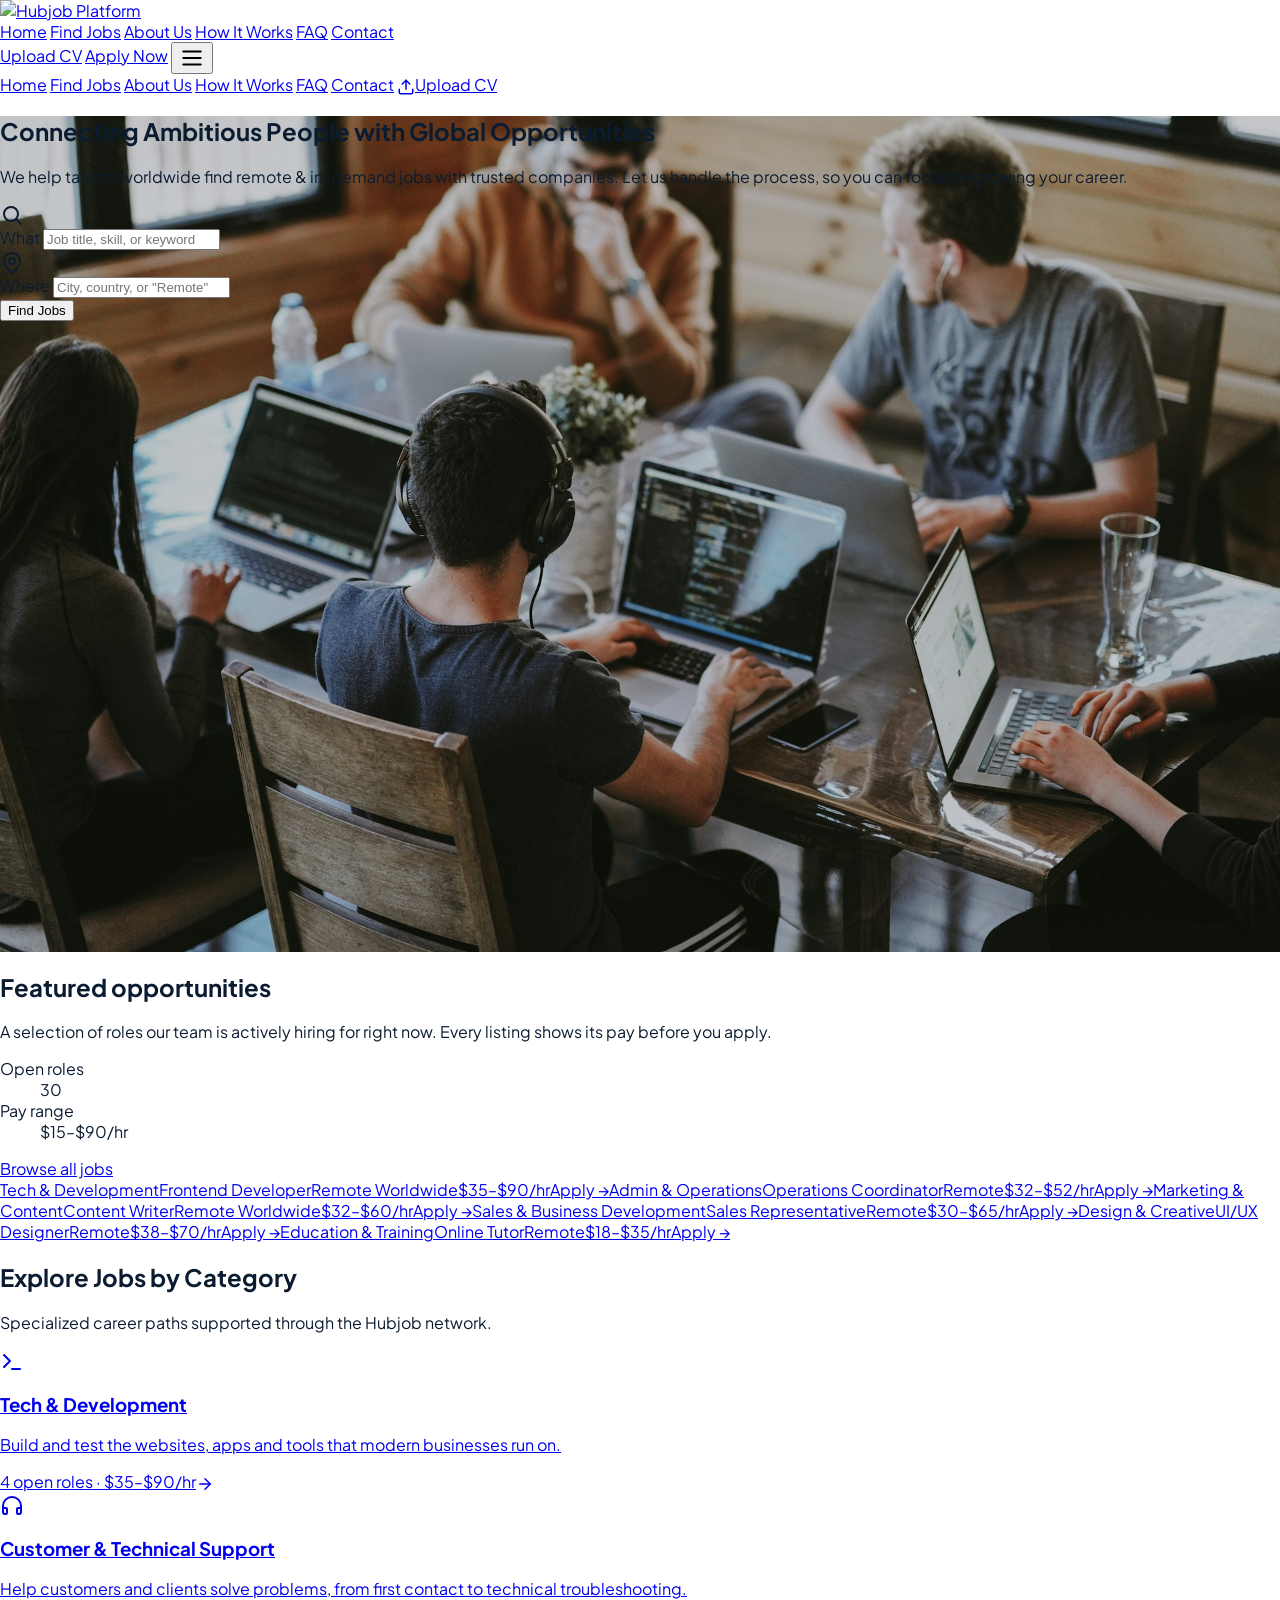
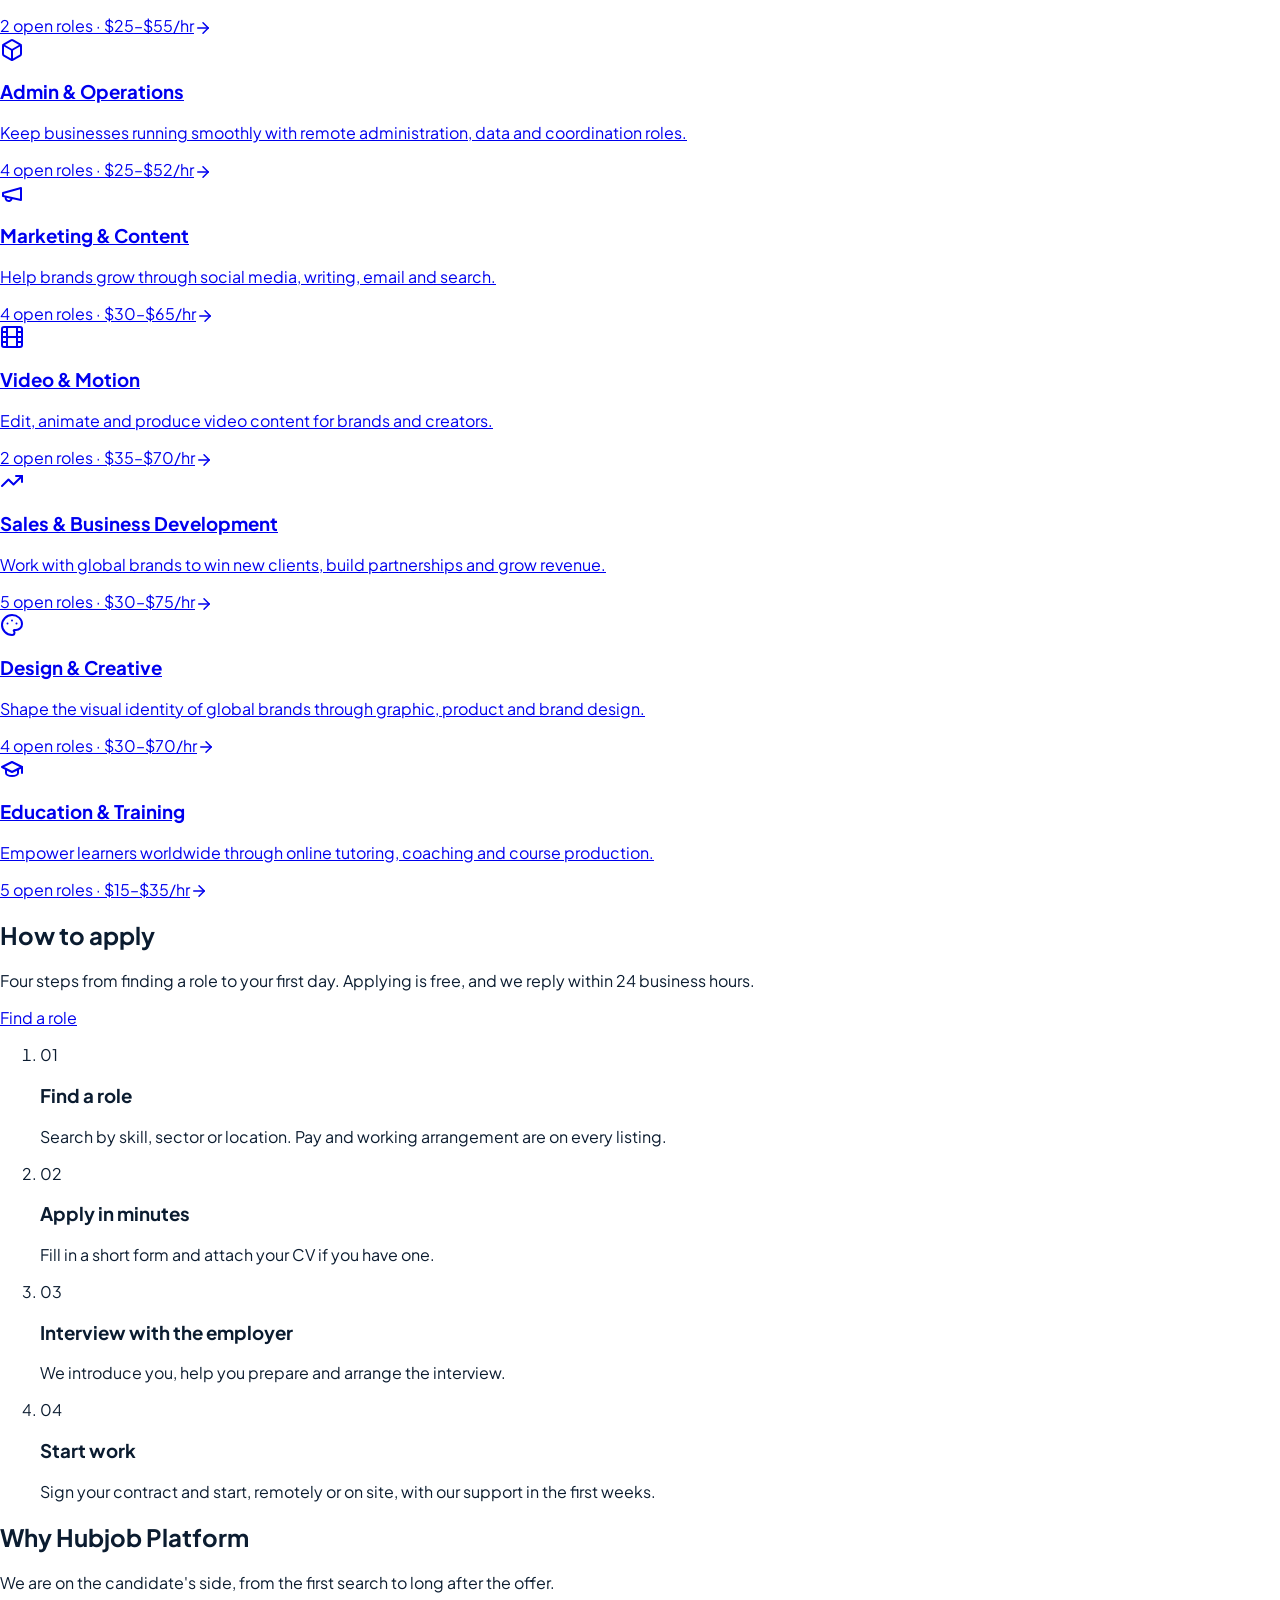
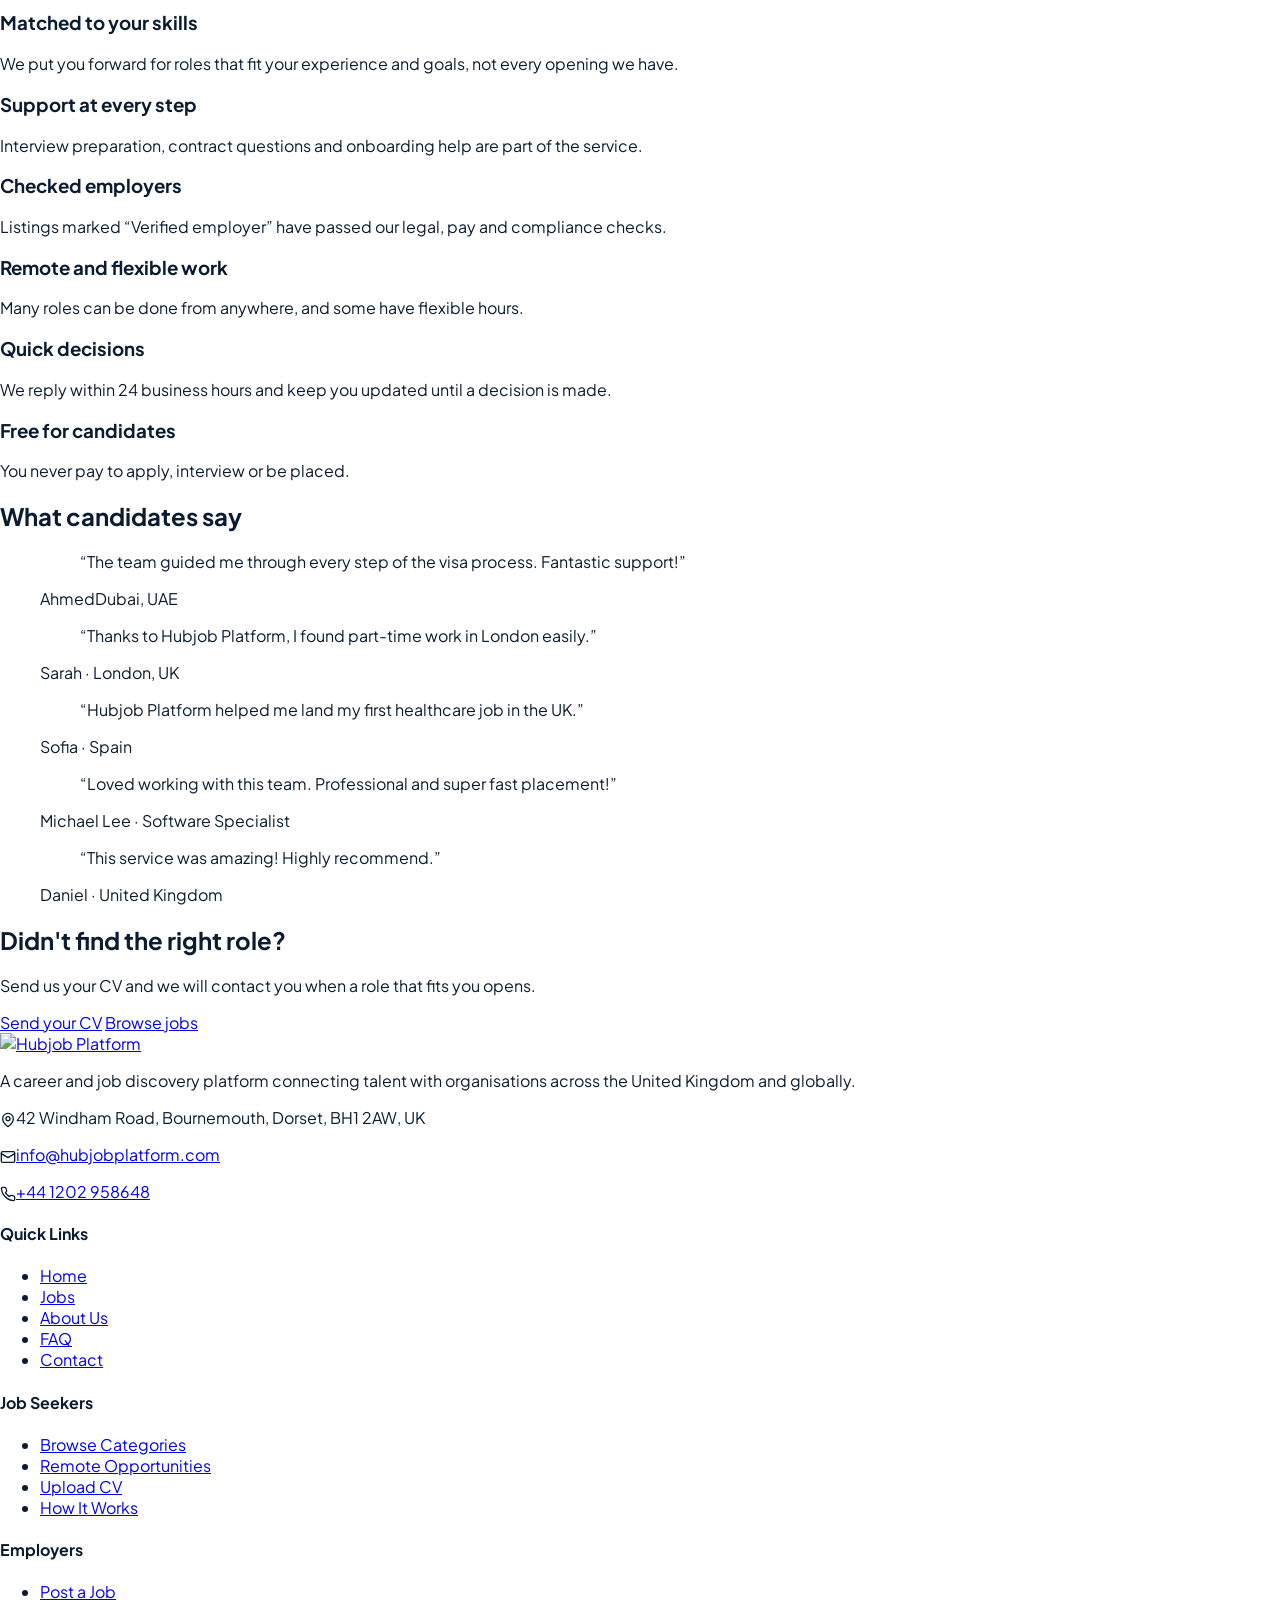
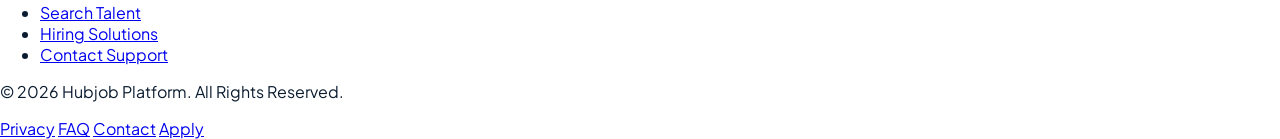
==== commit b0d47a82: "fs" ====
--- a/index.html
+++ b/index.html
@@ -372,13 +372,6 @@
 </div>
 </div>
 </footer>
-
-<a class="floating-apply-btn fixed bottom-4 right-4 sm:bottom-6 sm:right-6 z-40 inline-flex items-center gap-2 rounded-full bg-secondary hover:bg-secondary-hover px-5 py-3 text-sm font-semibold text-white shadow-lg shadow-secondary/30" href="apply.html" id="floatingApplyBtn">
-<svg class="hj-icon" width="18" height="18" viewBox="0 0 24 24" fill="none" stroke="currentColor" stroke-width="2" stroke-linecap="round" stroke-linejoin="round" aria-hidden="true" focusable="false"><path d="M21 15v4a2 2 0 0 1-2 2H5a2 2 0 0 1-2-2v-4"/><path d="m17 8-5-5-5 5"/><path d="M12 3v12"/></svg>
-<span class="sm:hidden">Submit Your CV</span>
-<span class="hidden sm:inline">Submit Your Details with CV</span>
-</a>
-
 <script src="assets/js/icons.js?v=5"></script>
 <script src="assets/js/site.js?v=5"></script>
 <script src="assets/js/settings.js?v=5"></script>
--- a/assets/css/site.css
+++ b/assets/css/site.css
@@ -64,29 +64,6 @@
 .faq-item > summary::-webkit-details-marker {
   display: none;
 }
-
-/* ===== Floating apply button ===== */
-.floating-apply-btn {
-  opacity: 0;
-  transform: translateY(20px);
-  pointer-events: none;
-  transition: opacity 0.6s ease, transform 0.6s ease, background-color 0.2s ease;
-}
-.floating-apply-btn.is-visible {
-  opacity: 1;
-  transform: translateY(0);
-  pointer-events: auto;
-}
-/* With live chat on, the Apply button stacks above the chat bubble instead of covering it. */
-html.hj-chat-on .floating-apply-btn {
-  bottom: 5.75rem;
-}
-.floating-apply-btn.is-hidden {
-  opacity: 0;
-  transform: translateY(20px);
-  pointer-events: none;
-}
-
 /* ===== Application form: country pickers ===== */
 .nationality-wrapper {
   position: relative;
